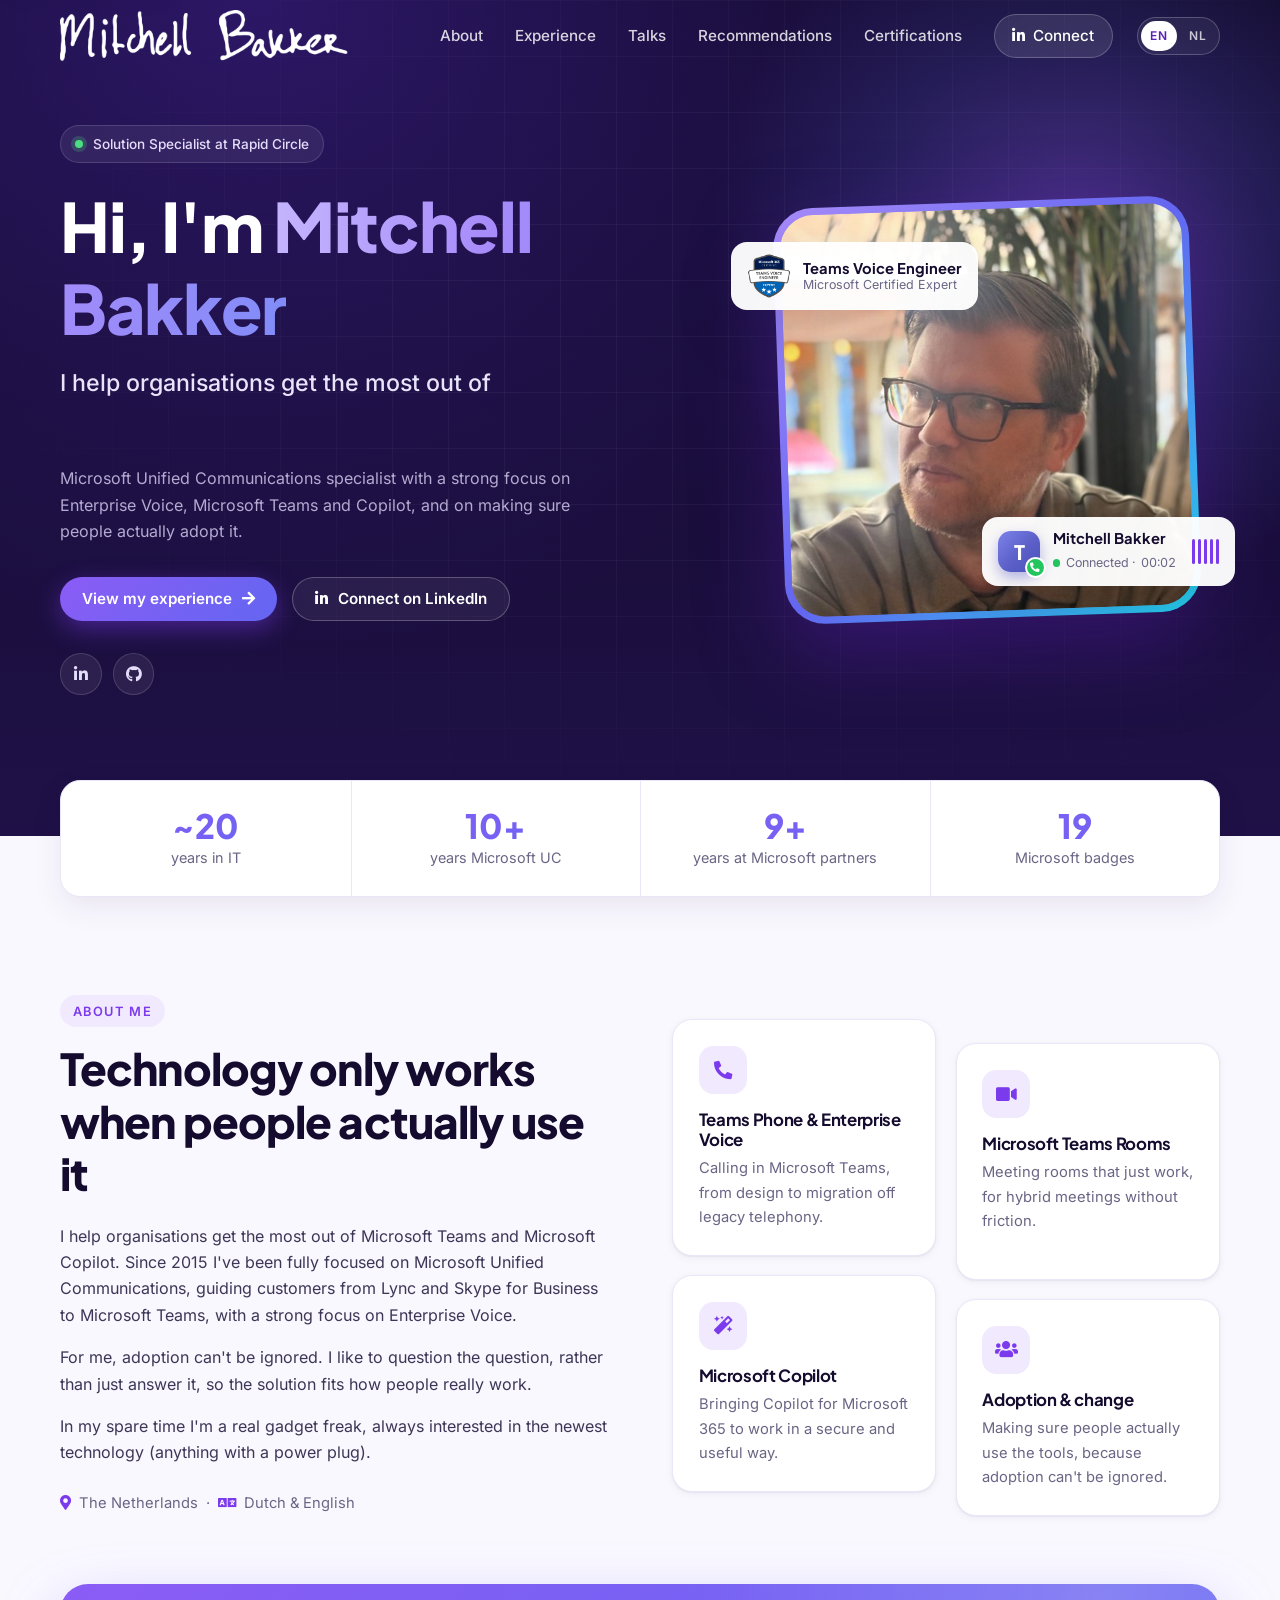
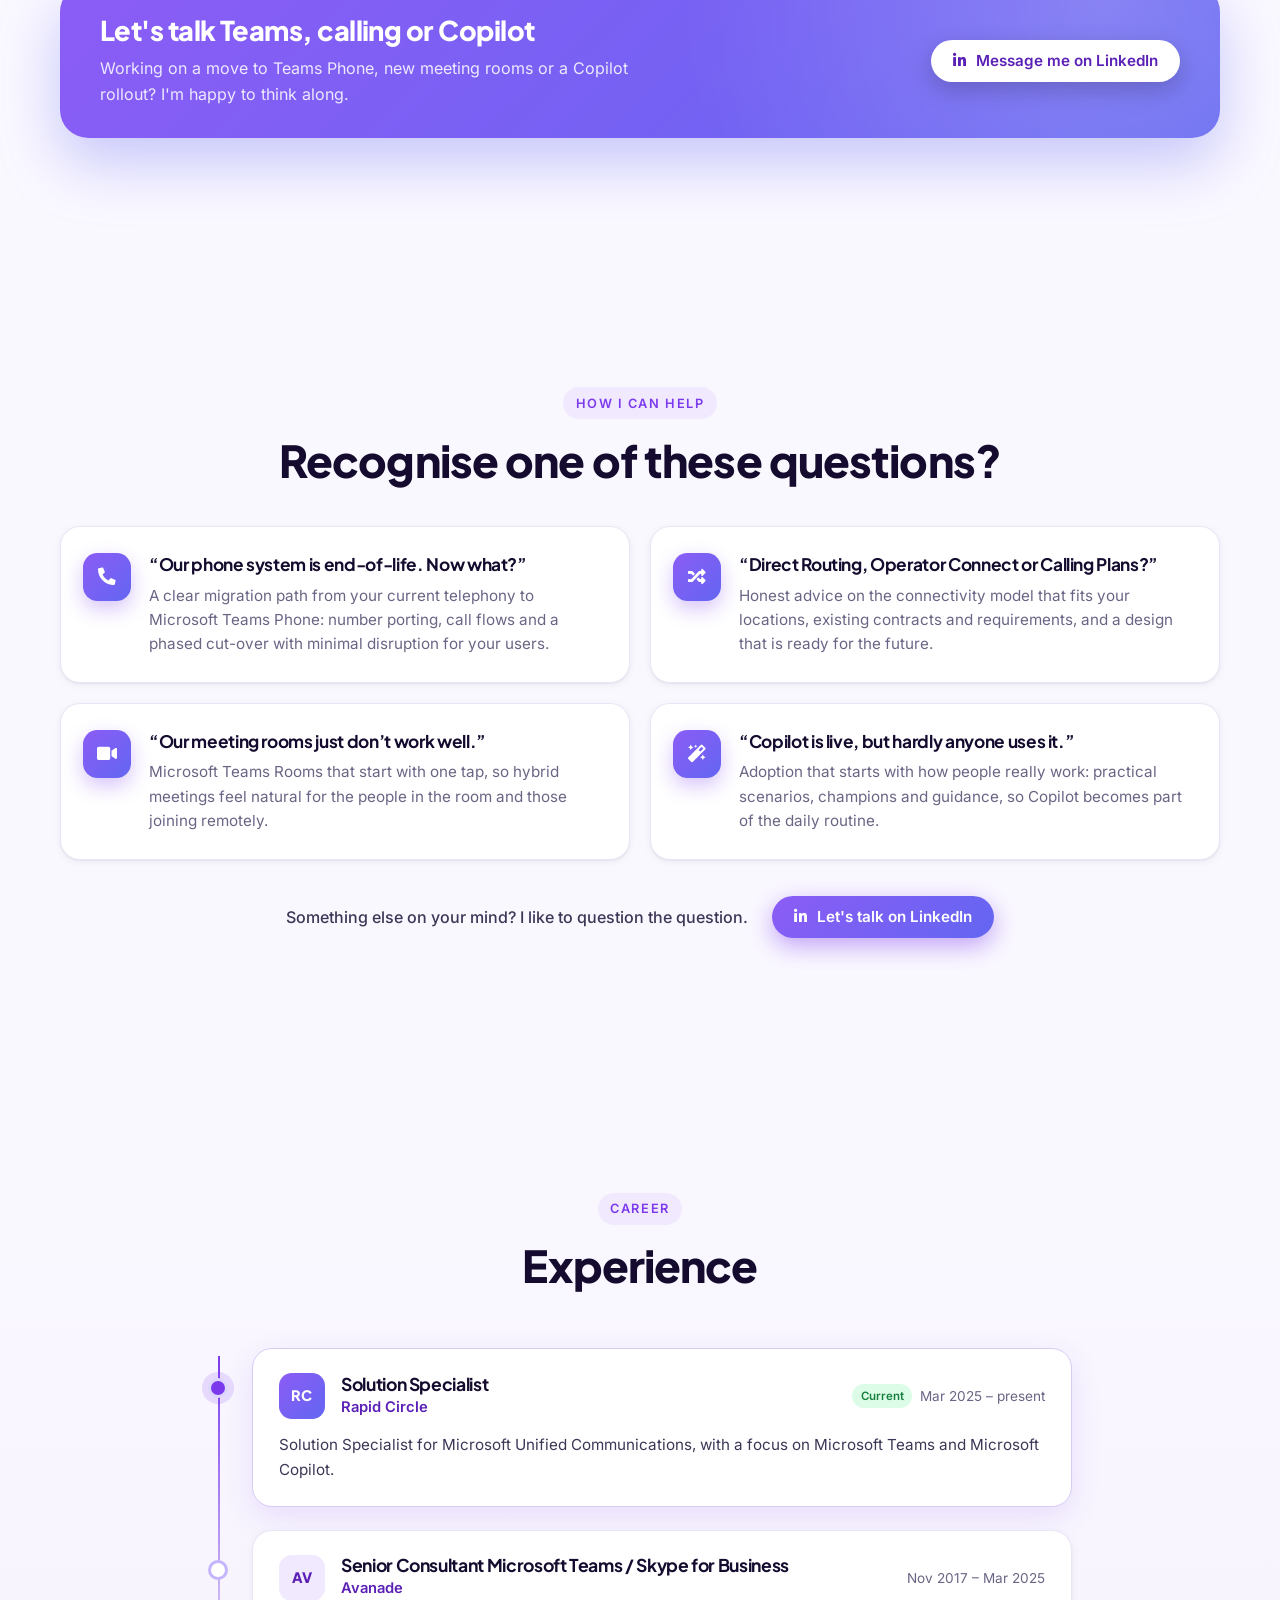
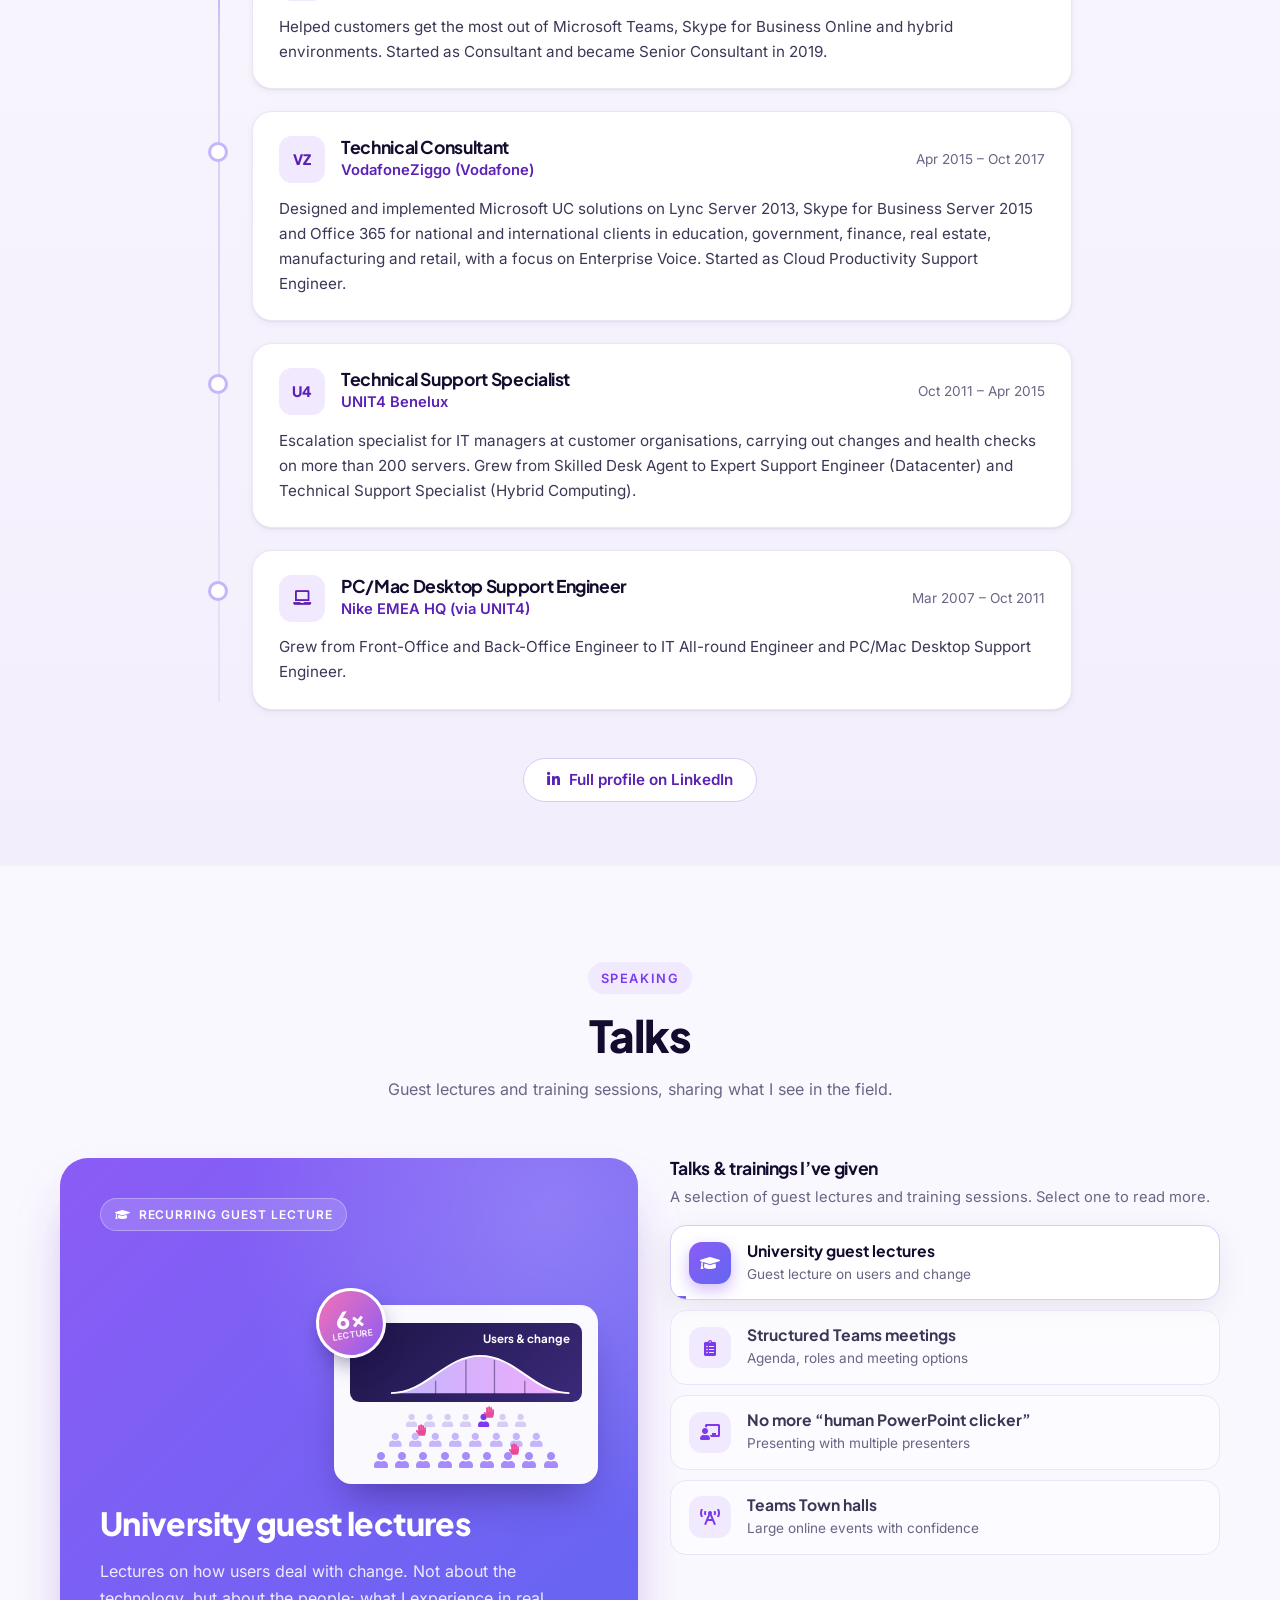
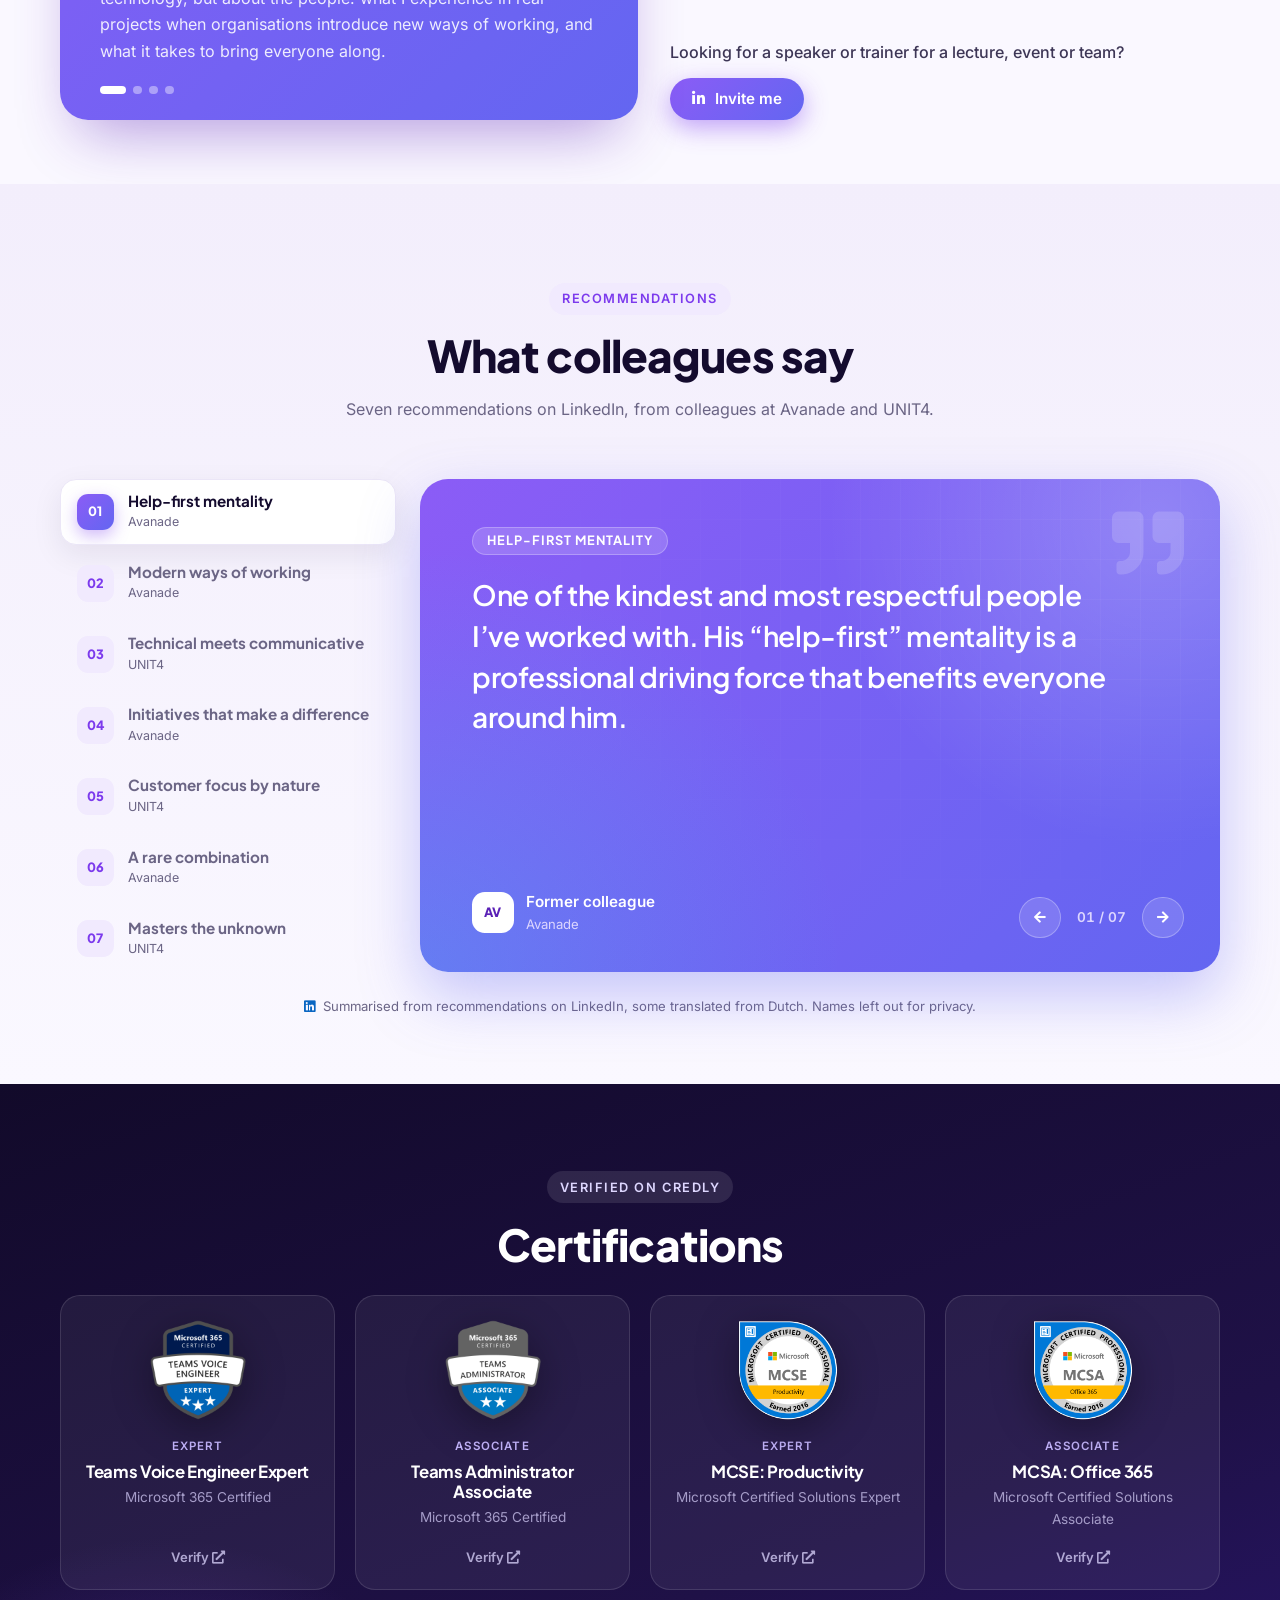
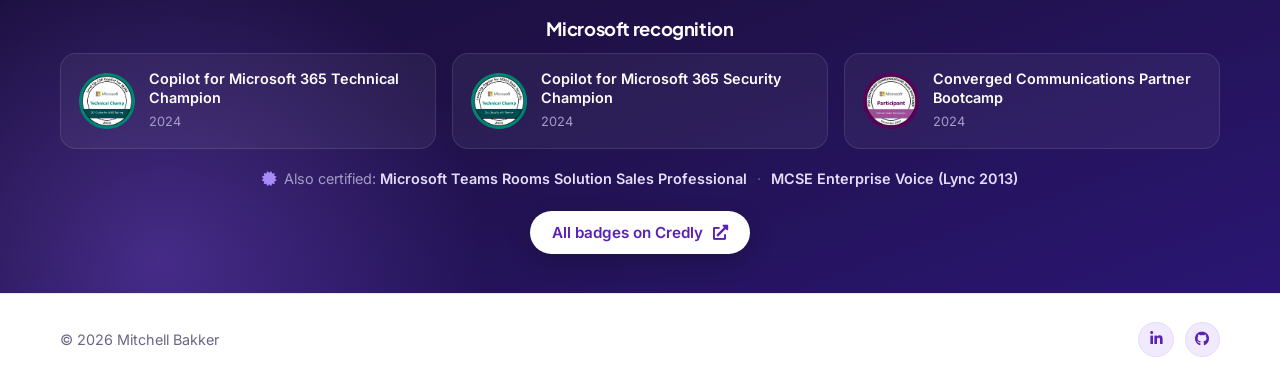
==== index.html @ b96e9a80 "Birthday on 16 November: confetti, party hat on the photo and a dismissable note Runs every year on " ====
<!DOCTYPE html>
<html lang="en">
<head>
    <meta charset="UTF-8">
    <meta name="viewport" content="width=device-width, initial-scale=1.0">
    <title>Mitchell Bakker &ndash; Microsoft Teams &amp; Copilot specialist</title>
    <meta name="description" content="Mitchell Bakker helps organisations get the most out of Microsoft Teams and Copilot. Solution Specialist and certified Teams Voice Engineer Expert.">
    <meta name="referrer" content="strict-origin-when-cross-origin">
    <meta name="theme-color" content="#120a2a">

    <!-- Link previews (LinkedIn, Teams, etc.) -->
    <meta property="og:type" content="website">
    <meta property="og:url" content="https://mitchellbakker.nl/">
    <link rel="canonical" href="https://mitchellbakker.nl/">
    <link rel="alternate" hreflang="en" href="https://mitchellbakker.nl/">
    <link rel="alternate" hreflang="nl" href="https://mitchellbakker.nl/nl/">
    <link rel="alternate" hreflang="x-default" href="https://mitchellbakker.nl/">
    <meta property="og:site_name" content="Mitchell Bakker">
    <meta property="og:locale" content="en_GB">
    <meta property="og:locale:alternate" content="nl_NL">
    <meta property="og:title" content="Mitchell Bakker &ndash; Microsoft Teams &amp; Copilot specialist">
    <meta property="og:description" content="Microsoft Unified Communications specialist at Rapid Circle: Teams Phone, Enterprise Voice, Teams Rooms and Copilot. Certified Teams Voice Engineer Expert with ~20 years in IT.">
    <meta property="og:image" content="https://mitchellbakker.nl/assets/images/profile.jpg">
    <meta property="og:image:secure_url" content="https://mitchellbakker.nl/assets/images/profile.jpg">
    <meta property="og:image:type" content="image/jpeg">
    <meta property="og:image:width" content="600">
    <meta property="og:image:height" content="600">
    <meta property="og:image:alt" content="Photo of Mitchell Bakker">
    <meta name="twitter:card" content="summary">
    <meta name="twitter:title" content="Mitchell Bakker &ndash; Microsoft Teams &amp; Copilot specialist">
    <meta name="twitter:description" content="Microsoft Unified Communications specialist: Teams Phone, Enterprise Voice, Teams Rooms and Copilot.">
    <meta name="twitter:image" content="https://mitchellbakker.nl/assets/images/profile.jpg">

    <link rel="icon" href="./assets/images/favicon.png" type="image/png">
    <link rel="apple-touch-icon" href="./assets/images/apple-touch-icon.png">

    <link rel="preload" href="./assets/fonts/inter-latin.woff2" as="font" type="font/woff2" crossorigin>
    <link rel="preload" href="./assets/fonts/plus-jakarta-sans-latin.woff2" as="font" type="font/woff2" crossorigin>
    <link rel="stylesheet" href="./assets/css/fonts.css">
    <link rel="stylesheet" href="https://cdnjs.cloudflare.com/ajax/libs/font-awesome/5.15.3/css/all.min.css" integrity="sha512-iBBXm8fW90+nuLcSKlbmrPcLa0OT92xO1BIsZ+ywDWZCvqsWgccV3gFoRBv0z+8dLJgyAHIhR35VZc2oM/gI1w==" crossorigin="anonymous" referrerpolicy="no-referrer">
    <link rel="stylesheet" href="./assets/css/main.css?v=20261116a">
    <script>document.documentElement.classList.add("js");</script>
    <script type="application/ld+json">
    {
        "@context": "https://schema.org",
        "@graph": [
            {
                "@type": "WebSite",
                "@id": "https://mitchellbakker.nl/#website",
                "url": "https://mitchellbakker.nl/",
                "name": "Mitchell Bakker",
                "inLanguage": ["en", "nl"],
                "publisher": { "@id": "https://mitchellbakker.nl/#person" }
            },
            {
                "@type": "ProfilePage",
                "@id": "https://mitchellbakker.nl/#profile",
                "url": "https://mitchellbakker.nl/",
                "name": "Mitchell Bakker - Microsoft Teams & Copilot specialist",
                "inLanguage": "en",
                "isPartOf": { "@id": "https://mitchellbakker.nl/#website" },
                "mainEntity": { "@id": "https://mitchellbakker.nl/#person" },
                "dateModified": "2026-11-12T12:00:00+01:00"
            },
            {
                "@type": "Person",
                "@id": "https://mitchellbakker.nl/#person",
                "name": "Mitchell Bakker",
                "url": "https://mitchellbakker.nl/",
                "image": "https://mitchellbakker.nl/assets/images/profile.jpg",
                "description": "Solution Specialist Microsoft Teams & Copilot at Rapid Circle and certified Teams Voice Engineer Expert.",
                "jobTitle": "Solution Specialist Microsoft Teams & Copilot",
                "worksFor": { "@type": "Organization", "name": "Rapid Circle", "url": "https://rapidcircle.com/" },
                "address": { "@type": "PostalAddress", "addressCountry": "NL" },
                "knowsLanguage": ["nl", "en"],
                "knowsAbout": ["Microsoft Teams", "Microsoft Teams Phone", "Enterprise Voice", "Direct Routing", "Operator Connect", "Microsoft Teams Rooms", "Microsoft Copilot", "Unified Communications"],
                "sameAs": [
                    "https://www.linkedin.com/in/mitchelljoshuabakker/",
                    "https://github.com/mitchelljb",
                    "https://www.credly.com/users/mitchell-bakker"
                ]
            }
        ]
    }
    </script>
</head>
<body>

<a class="skip-link" href="#main">Skip to content</a>

<!-- ===== Navigation ===== -->
<header class="nav" id="nav">
    <div class="container nav-inner">
        <a href="#top" class="brand" aria-label="Mitchell Bakker, back to top">
            <span class="signature" aria-hidden="true"></span>
        </a>
        <nav class="nav-links" id="navLinks" aria-label="Main">
            <a href="#about">About</a>
            <a href="#experience">Experience</a>
            <a href="#talks">Talks</a>
            <a href="#recommendations">Recommendations</a>
            <a href="#certifications">Certifications</a>
            <a href="https://www.linkedin.com/in/mitchelljoshuabakker/" class="nav-cta" target="_blank" rel="noopener noreferrer">
                <i class="fab fa-linkedin-in" aria-hidden="true"></i> Connect
            </a>
        </nav>
        <div class="lang-switch" role="group" aria-label="Language">
            <a href="/" lang="en" hreflang="en" aria-current="page" aria-label="English">EN</a>
            <a href="/nl/" lang="nl" hreflang="nl" aria-label="Nederlands">NL</a>
        </div>
        <button class="nav-toggle" id="navToggle" aria-label="Open menu" aria-expanded="false" aria-controls="navLinks">
            <i class="fas fa-bars" aria-hidden="true"></i>
        </button>
    </div>
</header>

<main id="main">

<!-- ===== Hero ===== -->
<section class="hero" id="top">
    <div class="hero-glow" aria-hidden="true"></div>
    <div class="container hero-inner">
        <div class="hero-text">
            <span class="eyebrow"><span class="dot" aria-hidden="true"></span> Solution Specialist at Rapid Circle</span>
            <h1>Hi, I'm <span class="gradient-text">Mitchell Bakker</span></h1>
            <p class="hero-lead">
                I help organisations get the most out of
                <span class="rotator" id="rotator" aria-live="polite">Microsoft Teams</span>
            </p>
            <p class="hero-sub">Microsoft Unified Communications specialist with a strong focus on Enterprise Voice, Microsoft Teams and Copilot, and on making sure people actually adopt it.</p>
            <div class="hero-actions">
                <a href="#experience" class="btn btn-primary">View my experience <i class="fas fa-arrow-right" aria-hidden="true"></i></a>
                <a href="https://www.linkedin.com/in/mitchelljoshuabakker/" class="btn btn-ghost" target="_blank" rel="noopener noreferrer"><i class="fab fa-linkedin-in" aria-hidden="true"></i> Connect on LinkedIn</a>
            </div>
            <ul class="socials" aria-label="Social profiles">
                <li><a href="https://www.linkedin.com/in/mitchelljoshuabakker/" aria-label="LinkedIn" target="_blank" rel="noopener noreferrer"><i class="fab fa-linkedin-in" aria-hidden="true"></i></a></li>
                <li><a href="https://github.com/mitchelljb" aria-label="GitHub" target="_blank" rel="noopener noreferrer"><i class="fab fa-github" aria-hidden="true"></i></a></li>
            </ul>
        </div>

        <div class="hero-visual">
            <div class="ring-pulse" aria-hidden="true"><span></span><span></span><span></span></div>
            <div class="photo-frame">
                <img src="./assets/images/profile.jpg" alt="Mitchell Bakker" width="600" height="600">
            </div>
            <div class="float-card float-card-top">
                <img src="./assets/images/badges/teams-voice-engineer-expert.png" alt="" width="44" height="44">
                <div>
                    <strong>Teams Voice Engineer</strong>
                    <span>Microsoft Certified Expert</span>
                </div>
            </div>
            <div class="float-card float-card-bottom call-card" aria-hidden="true">
                <span class="float-icon call-icon"><span class="teams-tile">T</span><i class="fas fa-phone-alt call-badge"></i></span>
                <div>
                    <strong>Mitchell Bakker</strong>
                    <span class="call-status"><span class="live-dot"></span> Connected · <span class="call-timer" id="callTimer">00:00</span></span>
                </div>
                <span class="wave"><i></i><i></i><i></i><i></i><i></i></span>
            </div>
        </div>
    </div>
</section>

<!-- ===== Key figures ===== -->
<section class="stats" aria-label="Key figures">
    <div class="container stats-grid">
        <div class="stat"><span class="stat-num" data-count="20" data-prefix="~">~20</span><span class="stat-label">years in IT</span></div>
        <div class="stat"><span class="stat-num" data-count="10" data-suffix="+">10+</span><span class="stat-label">years Microsoft UC</span></div>
        <div class="stat"><span class="stat-num" data-count="9" data-suffix="+">9+</span><span class="stat-label">years at Microsoft partners</span></div>
        <div class="stat"><span class="stat-num" data-count="19">19</span><span class="stat-label">Microsoft badges</span></div>
    </div>
</section>


<!-- ===== About ===== -->
<section class="section about" id="about">
    <div class="container about-grid">
        <div class="about-text reveal">
            <span class="section-kicker">About me</span>
            <h2 class="section-title">Technology only works when people actually use it</h2>
            <p>I help organisations get the most out of Microsoft Teams and Microsoft Copilot. Since 2015 I've been fully focused on Microsoft Unified Communications, guiding customers from Lync and Skype for Business to Microsoft Teams, with a strong focus on Enterprise Voice.</p>
            <p>For me, adoption can't be ignored. I like to question the question, rather than just answer it, so the solution fits how people really work.</p>
            <p>In my spare time I'm a real gadget freak, always interested in the newest technology (anything with a power plug).</p>
            <p class="about-meta"><i class="fas fa-map-marker-alt" aria-hidden="true"></i> The Netherlands &nbsp;·&nbsp; <i class="fas fa-language" aria-hidden="true"></i> Dutch &amp; English</p>
        </div>

        <div class="focus-grid">
            <article class="focus-card reveal">
                <span class="focus-icon" aria-hidden="true"><i class="fas fa-phone-alt"></i></span>
                <h3>Teams Phone &amp; Enterprise Voice</h3>
                <p>Calling in Microsoft Teams, from design to migration off legacy telephony.</p>
            </article>
            <article class="focus-card reveal">
                <span class="focus-icon" aria-hidden="true"><i class="fas fa-video"></i></span>
                <h3>Microsoft Teams Rooms</h3>
                <p>Meeting rooms that just work, for hybrid meetings without friction.</p>
            </article>
            <article class="focus-card reveal">
                <span class="focus-icon" aria-hidden="true"><i class="fas fa-magic"></i></span>
                <h3>Microsoft Copilot</h3>
                <p>Bringing Copilot for Microsoft 365 to work in a secure and useful way.</p>
            </article>
            <article class="focus-card reveal">
                <span class="focus-icon" aria-hidden="true"><i class="fas fa-users"></i></span>
                <h3>Adoption &amp; change</h3>
                <p>Making sure people actually use the tools, because adoption can't be ignored.</p>
            </article>
        </div>
    </div>

    <div class="container">
        <div class="contact-card about-contact reveal">
            <div>
                <h2>Let's talk Teams, calling or Copilot</h2>
                <p>Working on a move to Teams Phone, new meeting rooms or a Copilot rollout? I'm happy to think along.</p>
            </div>
            <a href="https://www.linkedin.com/in/mitchelljoshuabakker/" class="btn btn-light" target="_blank" rel="noopener noreferrer"><i class="fab fa-linkedin-in" aria-hidden="true"></i> Message me on LinkedIn</a>
        </div>
    </div>
</section>

<!-- ===== How I can help ===== -->
<section class="section help-section" id="help">
    <div class="container help">
        <div class="help-head reveal">
            <span class="section-kicker">How I can help</span>
            <h2 class="section-title" id="helpTitle">Recognise one of these questions?</h2>
        </div>

        <div class="help-grid">
            <article class="help-card reveal">
                <span class="help-icon" aria-hidden="true"><i class="fas fa-phone-alt"></i></span>
                <h3>&ldquo;Our phone system is end-of-life. Now what?&rdquo;</h3>
                <p>A clear migration path from your current telephony to Microsoft Teams Phone: number porting, call flows and a phased cut-over with minimal disruption for your users.</p>
            </article>
            <article class="help-card reveal">
                <span class="help-icon" aria-hidden="true"><i class="fas fa-random"></i></span>
                <h3>&ldquo;Direct Routing, Operator Connect or Calling Plans?&rdquo;</h3>
                <p>Honest advice on the connectivity model that fits your locations, existing contracts and requirements, and a design that is ready for the future.</p>
            </article>
            <article class="help-card reveal">
                <span class="help-icon" aria-hidden="true"><i class="fas fa-video"></i></span>
                <h3>&ldquo;Our meeting rooms just don&rsquo;t work well.&rdquo;</h3>
                <p>Microsoft Teams Rooms that start with one tap, so hybrid meetings feel natural for the people in the room and those joining remotely.</p>
            </article>
            <article class="help-card reveal">
                <span class="help-icon" aria-hidden="true"><i class="fas fa-magic"></i></span>
                <h3>&ldquo;Copilot is live, but hardly anyone uses it.&rdquo;</h3>
                <p>Adoption that starts with how people really work: practical scenarios, champions and guidance, so Copilot becomes part of the daily routine.</p>
            </article>
        </div>

        <div class="help-cta reveal">
            <p>Something else on your mind? I like to question the question.</p>
            <a href="https://www.linkedin.com/in/mitchelljoshuabakker/" class="btn btn-primary" target="_blank" rel="noopener noreferrer"><i class="fab fa-linkedin-in" aria-hidden="true"></i> Let's talk on LinkedIn</a>
        </div>
    </div>
</section>

<!-- ===== Experience ===== -->
<section class="section experience" id="experience">
    <div class="container">
        <div class="section-head reveal">
            <span class="section-kicker">Career</span>
            <h2 class="section-title">Experience</h2>
        </div>

        <ol class="timeline draw-line">
            <li class="job job-current reveal">
                <div class="job-card">
                    <div class="job-top">
                        <span class="job-logo" aria-hidden="true">RC</span>
                        <div>
                            <h3>Solution Specialist</h3>
                            <p class="job-company">Rapid Circle</p>
                        </div>
                        <span class="job-period"><span class="pill">Current</span> Mar 2025 – present</span>
                    </div>
                    <p>Solution Specialist for Microsoft Unified Communications, with a focus on Microsoft Teams and Microsoft Copilot.</p>
                </div>
            </li>
            <li class="job reveal">
                <div class="job-card">
                    <div class="job-top">
                        <span class="job-logo" aria-hidden="true">AV</span>
                        <div>
                            <h3>Senior Consultant Microsoft Teams / Skype for Business</h3>
                            <p class="job-company">Avanade</p>
                        </div>
                        <span class="job-period">Nov 2017 – Mar 2025</span>
                    </div>
                    <p>Helped customers get the most out of Microsoft Teams, Skype for Business Online and hybrid environments. Started as Consultant and became Senior Consultant in 2019.</p>
                </div>
            </li>
            <li class="job reveal">
                <div class="job-card">
                    <div class="job-top">
                        <span class="job-logo" aria-hidden="true">VZ</span>
                        <div>
                            <h3>Technical Consultant</h3>
                            <p class="job-company">VodafoneZiggo (Vodafone)</p>
                        </div>
                        <span class="job-period">Apr 2015 – Oct 2017</span>
                    </div>
                    <p>Designed and implemented Microsoft UC solutions on Lync Server 2013, Skype for Business Server 2015 and Office 365 for national and international clients in education, government, finance, real estate, manufacturing and retail, with a focus on Enterprise Voice. Started as Cloud Productivity Support Engineer.</p>
                </div>
            </li>
            <li class="job reveal">
                <div class="job-card">
                    <div class="job-top">
                        <span class="job-logo" aria-hidden="true">U4</span>
                        <div>
                            <h3>Technical Support Specialist</h3>
                            <p class="job-company">UNIT4 Benelux</p>
                        </div>
                        <span class="job-period">Oct 2011 – Apr 2015</span>
                    </div>
                    <p>Escalation specialist for IT managers at customer organisations, carrying out changes and health checks on more than 200 servers. Grew from Skilled Desk Agent to Expert Support Engineer (Datacenter) and Technical Support Specialist (Hybrid Computing).</p>
                </div>
            </li>
            <li class="job reveal">
                <div class="job-card">
                    <div class="job-top">
                        <span class="job-logo" aria-hidden="true"><i class="fas fa-laptop"></i></span>
                        <div>
                            <h3>PC/Mac Desktop Support Engineer</h3>
                            <p class="job-company">Nike EMEA HQ (via UNIT4)</p>
                        </div>
                        <span class="job-period">Mar 2007 – Oct 2011</span>
                    </div>
                    <p>Grew from Front-Office and Back-Office Engineer to IT All-round Engineer and PC/Mac Desktop Support Engineer.</p>
                </div>
            </li>
        </ol>

        <div class="center reveal">
            <a href="https://www.linkedin.com/in/mitchelljoshuabakker/" class="btn btn-outline" target="_blank" rel="noopener noreferrer"><i class="fab fa-linkedin-in" aria-hidden="true"></i> Full profile on LinkedIn</a>
        </div>
    </div>
</section>

<!-- ===== Talks ===== -->
<section class="section talks" id="talks">
    <div class="container">
        <div class="section-head reveal">
            <span class="section-kicker">Speaking</span>
            <h2 class="section-title">Talks</h2>
            <p class="section-sub">Guest lectures and training sessions, sharing what I see in the field.</p>
        </div>

        <div class="talks-grid" id="talksCarousel">
            <div class="talk-feature reveal">
                <article class="talk-slide is-active" id="talk-1" role="tabpanel" aria-labelledby="talk-tab-1">
                    <span class="talk-badge"><i class="fas fa-graduation-cap" aria-hidden="true"></i> Recurring guest lecture</span>
                    <div class="talk-visual tv-hall">
                        <span class="tv-stamp"><strong>6&times;</strong><small>lecture</small></span>
                        <div class="tv-projector" aria-hidden="true">
                            <span class="tv-slide-title">Users &amp; change</span>
                            <svg class="tv-curve" viewBox="0 0 200 60" preserveAspectRatio="none" focusable="false">
                                <defs><linearGradient id="tvCurveFill" x1="0" y1="0" x2="1" y2="0"><stop offset="0" stop-color="#c4b5fd"/><stop offset="1" stop-color="#f0abfc"/></linearGradient></defs>
                                <path class="tv-curve-area" d="M0 58 C40 58 60 4 100 4 C140 4 160 58 200 58 Z" fill="url(#tvCurveFill)"/>
                                <path class="tv-curve-line" d="M0 58 C40 58 60 4 100 4 C140 4 160 58 200 58" fill="none" stroke="#fff" stroke-width="2.5"/>
                                <g stroke="rgba(30,20,70,.45)" stroke-width="1.5"><line x1="50" y1="40" x2="50" y2="60"/><line x1="84" y1="10" x2="84" y2="60"/><line x1="116" y1="10" x2="116" y2="60"/><line x1="150" y1="40" x2="150" y2="60"/></g>
                            </svg>
                        </div>
                        <div class="tv-audience" aria-hidden="true"><span><i class="fas fa-user"></i><i class="fas fa-user"></i><i class="fas fa-user"></i><i class="fas fa-user"></i><i class="fas fa-user up"><b class="fas fa-hand-paper"></b></i><i class="fas fa-user"></i><i class="fas fa-user"></i></span><span><i class="fas fa-user"></i><i class="fas fa-user up"><b class="fas fa-hand-paper"></b></i><i class="fas fa-user"></i><i class="fas fa-user"></i><i class="fas fa-user"></i><i class="fas fa-user"></i><i class="fas fa-user"></i><i class="fas fa-user"></i></span><span><i class="fas fa-user"></i><i class="fas fa-user"></i><i class="fas fa-user"></i><i class="fas fa-user"></i><i class="fas fa-user"></i><i class="fas fa-user"></i><i class="fas fa-user up"><b class="fas fa-hand-paper"></b></i><i class="fas fa-user"></i><i class="fas fa-user"></i></span></div>
                    </div>
                    <h3>University guest lectures</h3>
                    <p class="talk-text">Lectures on how users deal with change. Not about the technology, but about the people: what I experience in real projects when organisations introduce new ways of working, and what it takes to bring everyone along.</p>
                </article>
                <article class="talk-slide" id="talk-2" role="tabpanel" aria-labelledby="talk-tab-2">
                    <span class="talk-badge"><i class="fas fa-clipboard-list" aria-hidden="true"></i> Training session</span>
                    <div class="talk-visual" aria-hidden="true">
                        <div class="tv-head"><span class="tv-ico"><i class="fas fa-calendar-alt"></i></span><span><strong>Weekly sync</strong><small>10:00 – 10:30</small></span><span class="tv-pill tv-ok">On time</span></div>
                        <ul class="tv-agenda">
                            <li class="done"><i class="fas fa-check-circle"></i> Welcome &amp; goals</li>
                            <li class="done"><i class="fas fa-check-circle"></i> Decisions</li>
                            <li class="now"><i class="fas fa-dot-circle"></i> Action items</li>
                        </ul>
                        <div class="tv-chips"><span><i class="fas fa-user-tie"></i> Organizer</span><span><i class="fas fa-pen"></i> Note taker</span></div>
                    </div>
                    <h3>Structured Teams meetings</h3>
                    <p class="talk-text">Getting more out of every meeting: preparing with a clear agenda, assigning roles and using the right meeting options, so meetings start on time, stay on track and end with clear outcomes.</p>
                </article>
                <article class="talk-slide" id="talk-3" role="tabpanel" aria-labelledby="talk-tab-3">
                    <span class="talk-badge"><i class="fas fa-chalkboard-teacher" aria-hidden="true"></i> Training session</span>
                    <div class="talk-visual" aria-hidden="true">
                        <div class="tv-screen"><span class="tv-slidenr">Slide 4 / 12</span><span class="tv-bar"></span><span class="tv-bar short"></span></div>
                        <div class="tv-person"><span class="tv-avatar">MB</span><span><strong>Presenting</strong><small>Controls own slides</small></span><span class="tv-pill"><i class="fas fa-mouse-pointer"></i></span></div>
                        <div class="tv-person tv-next"><span class="tv-avatar alt">LS</span><span><strong>Up next</strong><small>Takes over in one click</small></span></div>
                    </div>
                    <h3>No more &ldquo;human PowerPoint clicker&rdquo;</h3>
                    <p class="talk-text">Presenting together without anyone having to say &ldquo;next slide, please&rdquo;. Every presenter takes control of their own part of the presentation, so the hand-overs are smooth and the audience stays engaged.</p>
                </article>
                <article class="talk-slide" id="talk-4" role="tabpanel" aria-labelledby="talk-tab-4">
                    <span class="talk-badge"><i class="fas fa-broadcast-tower" aria-hidden="true"></i> Training session</span>
                    <div class="talk-visual" aria-hidden="true">
                        <div class="tv-head"><span class="tv-live">LIVE</span><span><strong>Town hall</strong><small>All-hands Q4</small></span></div>
                        <p class="tv-big">1,250 <small>attendees</small></p>
                        <div class="tv-wave"><i></i><i></i><i></i><i></i><i></i><i></i><i></i><i></i><i></i><i></i></div>
                        <div class="tv-chips"><span><i class="fas fa-comments"></i> Q&amp;A · 24 questions</span><span><i class="fas fa-heart"></i> 312</span></div>
                    </div>
                    <h3>Teams Town halls</h3>
                    <p class="talk-text">Large online events done right: setting up a town hall, preparing presenters and organisers, and running the event so a large audience gets a professional experience.</p>
                </article>
                <div class="talk-dots"><button class="talk-dot is-active" type="button" tabindex="-1" aria-hidden="true"></button><button class="talk-dot" type="button" tabindex="-1" aria-hidden="true"></button><button class="talk-dot" type="button" tabindex="-1" aria-hidden="true"></button><button class="talk-dot" type="button" tabindex="-1" aria-hidden="true"></button></div>
            </div>

            <div class="talk-side">
                <h3 class="talk-side-title reveal">Talks &amp; trainings I&rsquo;ve given</h3>
                <p class="talk-side-sub reveal">A selection of guest lectures and training sessions. Select one to read more.</p>
                <div class="talk-tabs reveal" role="tablist" aria-label="Talks">
                    <button class="talk-tab is-active" type="button" role="tab" id="talk-tab-1" aria-controls="talk-1" aria-selected="true">
                        <span class="talk-icon" aria-hidden="true"><i class="fas fa-graduation-cap"></i></span>
                        <span class="talk-tab-text"><strong>University guest lectures</strong><small>Guest lecture on users and change</small></span>
                        <span class="talk-progress" aria-hidden="true"></span>
                    </button>
                    <button class="talk-tab" type="button" role="tab" id="talk-tab-2" aria-controls="talk-2" aria-selected="false" tabindex="-1">
                        <span class="talk-icon" aria-hidden="true"><i class="fas fa-clipboard-list"></i></span>
                        <span class="talk-tab-text"><strong>Structured Teams meetings</strong><small>Agenda, roles and meeting options</small></span>
                        <span class="talk-progress" aria-hidden="true"></span>
                    </button>
                    <button class="talk-tab" type="button" role="tab" id="talk-tab-3" aria-controls="talk-3" aria-selected="false" tabindex="-1">
                        <span class="talk-icon" aria-hidden="true"><i class="fas fa-chalkboard-teacher"></i></span>
                        <span class="talk-tab-text"><strong>No more &ldquo;human PowerPoint clicker&rdquo;</strong><small>Presenting with multiple presenters</small></span>
                        <span class="talk-progress" aria-hidden="true"></span>
                    </button>
                    <button class="talk-tab" type="button" role="tab" id="talk-tab-4" aria-controls="talk-4" aria-selected="false" tabindex="-1">
                        <span class="talk-icon" aria-hidden="true"><i class="fas fa-broadcast-tower"></i></span>
                        <span class="talk-tab-text"><strong>Teams Town halls</strong><small>Large online events with confidence</small></span>
                        <span class="talk-progress" aria-hidden="true"></span>
                    </button>
                </div>
                <div class="talk-cta reveal">
                    <p>Looking for a speaker or trainer for a lecture, event or team?</p>
                    <a href="https://www.linkedin.com/in/mitchelljoshuabakker/" class="btn btn-primary" target="_blank" rel="noopener noreferrer"><i class="fab fa-linkedin-in" aria-hidden="true"></i> Invite me</a>
                </div>
            </div>
        </div>
    </div>
</section>

<!-- ===== Recommendations ===== -->
<section class="section recommendations" id="recommendations">
    <div class="container">
        <div class="section-head reveal">
            <span class="section-kicker">Recommendations</span>
            <h2 class="section-title">What colleagues say</h2>
            <p class="section-sub">Seven recommendations on LinkedIn, from colleagues at Avanade and UNIT4.</p>
        </div>

        <div class="reco reveal" id="reco">
            <div class="reco-tabs" role="tablist" aria-label="Recommendations">
                <button class="reco-tab is-active" type="button" role="tab" id="reco-tab-1" aria-controls="reco-1" aria-selected="true">
                    <span class="reco-num">01</span>
                    <span class="reco-tab-text"><strong>Help-first mentality</strong><small>Avanade</small></span>
                    <span class="reco-progress" aria-hidden="true"></span>
                </button>
                <button class="reco-tab" type="button" role="tab" id="reco-tab-2" aria-controls="reco-2" aria-selected="false" tabindex="-1">
                    <span class="reco-num">02</span>
                    <span class="reco-tab-text"><strong>Modern ways of working</strong><small>Avanade</small></span>
                    <span class="reco-progress" aria-hidden="true"></span>
                </button>
                <button class="reco-tab" type="button" role="tab" id="reco-tab-3" aria-controls="reco-3" aria-selected="false" tabindex="-1">
                    <span class="reco-num">03</span>
                    <span class="reco-tab-text"><strong>Technical meets communicative</strong><small>UNIT4</small></span>
                    <span class="reco-progress" aria-hidden="true"></span>
                </button>
                <button class="reco-tab" type="button" role="tab" id="reco-tab-4" aria-controls="reco-4" aria-selected="false" tabindex="-1">
                    <span class="reco-num">04</span>
                    <span class="reco-tab-text"><strong>Initiatives that make a difference</strong><small>Avanade</small></span>
                    <span class="reco-progress" aria-hidden="true"></span>
                </button>
                <button class="reco-tab" type="button" role="tab" id="reco-tab-5" aria-controls="reco-5" aria-selected="false" tabindex="-1">
                    <span class="reco-num">05</span>
                    <span class="reco-tab-text"><strong>Customer focus by nature</strong><small>UNIT4</small></span>
                    <span class="reco-progress" aria-hidden="true"></span>
                </button>
                <button class="reco-tab" type="button" role="tab" id="reco-tab-6" aria-controls="reco-6" aria-selected="false" tabindex="-1">
                    <span class="reco-num">06</span>
                    <span class="reco-tab-text"><strong>A rare combination</strong><small>Avanade</small></span>
                    <span class="reco-progress" aria-hidden="true"></span>
                </button>
                <button class="reco-tab" type="button" role="tab" id="reco-tab-7" aria-controls="reco-7" aria-selected="false" tabindex="-1">
                    <span class="reco-num">07</span>
                    <span class="reco-tab-text"><strong>Masters the unknown</strong><small>UNIT4</small></span>
                    <span class="reco-progress" aria-hidden="true"></span>
                </button>
            </div>

            <div class="reco-stage">
                <span class="reco-mark" aria-hidden="true"><i class="fas fa-quote-right"></i></span>
                <figure class="reco-slide is-active" id="reco-1" role="tabpanel" aria-labelledby="reco-tab-1">
                    <h3>Help-first mentality</h3>
                    <blockquote>One of the kindest and most respectful people I&rsquo;ve worked with. His &ldquo;help-first&rdquo; mentality is a professional driving force that benefits everyone around him.</blockquote>
                    <figcaption><span class="reco-org">AV</span><span><strong>Former colleague</strong><small>Avanade</small></span></figcaption>
                </figure>
                <figure class="reco-slide" id="reco-2" role="tabpanel" aria-labelledby="reco-tab-2">
                    <h3>Modern ways of working</h3>
                    <blockquote>A very skilled consultant, not only in Microsoft Teams, but especially in guiding teams towards modern ways of working. A gentle yet firm trainer.</blockquote>
                    <figcaption><span class="reco-org">AV</span><span><strong>Former colleague</strong><small>Avanade</small></span></figcaption>
                </figure>
                <figure class="reco-slide" id="reco-3" role="tabpanel" aria-labelledby="reco-tab-3">
                    <h3>Technical meets communicative</h3>
                    <blockquote>A living example of the combination of technical and communication skills. He turns problems into challenges.</blockquote>
                    <figcaption><span class="reco-org">U4</span><span><strong>Former colleague</strong><small>UNIT4</small></span></figcaption>
                </figure>
                <figure class="reco-slide" id="reco-4" role="tabpanel" aria-labelledby="reco-tab-4">
                    <h3>Initiatives that make a difference</h3>
                    <blockquote>He asks good questions and is always willing to help. His own initiatives at customers led to breakthroughs more than once.</blockquote>
                    <figcaption><span class="reco-org">AV</span><span><strong>Former colleague</strong><small>Avanade</small></span></figcaption>
                </figure>
                <figure class="reco-slide" id="reco-5" role="tabpanel" aria-labelledby="reco-tab-5">
                    <h3>Customer focus by nature</h3>
                    <blockquote>Customer focus is something he doesn&rsquo;t need to learn; he simply has it. He keeps his agreements and makes no empty promises.</blockquote>
                    <figcaption><span class="reco-org">U4</span><span><strong>Former colleague</strong><small>UNIT4</small></span></figcaption>
                </figure>
                <figure class="reco-slide" id="reco-6" role="tabpanel" aria-labelledby="reco-tab-6">
                    <h3>A rare combination</h3>
                    <blockquote>His technical side in combination with his communication side is quite rare. Always making time, bringing great energy and taking ownership.</blockquote>
                    <figcaption><span class="reco-org">AV</span><span><strong>Former HR colleague</strong><small>Avanade</small></span></figcaption>
                </figure>
                <figure class="reco-slide" id="reco-7" role="tabpanel" aria-labelledby="reco-tab-7">
                    <h3>Masters the unknown</h3>
                    <blockquote>Unknown territory is a challenge he explores with pleasure and passion until he masters it. A reliable and knowledgeable colleague.</blockquote>
                    <figcaption><span class="reco-org">U4</span><span><strong>Former technical colleague</strong><small>UNIT4</small></span></figcaption>
                </figure>
                <div class="reco-nav">
                    <button class="reco-arrow" type="button" id="recoPrev" aria-label="Previous recommendation"><i class="fas fa-arrow-left" aria-hidden="true"></i></button>
                    <span class="reco-count" id="recoCount" aria-hidden="true">01 / 07</span>
                    <button class="reco-arrow" type="button" id="recoNext" aria-label="Next recommendation"><i class="fas fa-arrow-right" aria-hidden="true"></i></button>
                </div>
            </div>
        </div>

        <p class="reco-note reveal"><i class="fab fa-linkedin" aria-hidden="true"></i> Summarised from recommendations on LinkedIn, some translated from Dutch. Names left out for privacy.</p>
    </div>
</section>

<!-- ===== Certifications ===== -->
<section class="section certifications" id="certifications">
    <div class="certs-glow" aria-hidden="true"></div>
    <div class="container">
        <div class="section-head reveal">
            <span class="section-kicker kicker-light">Verified on Credly</span>
            <h2 class="section-title">Certifications</h2>
        </div>

        <div class="cert-grid">
            <a class="cert reveal" href="https://www.credly.com/badges/181684f0-67d7-4929-856a-082e7b8ff54a" target="_blank" rel="noopener noreferrer">
                <img src="./assets/images/badges/teams-voice-engineer-expert.png" alt="Teams Voice Engineer Expert badge" loading="lazy" width="120" height="120">
                <span class="cert-level">Expert</span>
                <h3>Teams Voice Engineer Expert</h3>
                <p>Microsoft 365 Certified</p>
                <span class="cert-link">Verify <i class="fas fa-external-link-alt" aria-hidden="true"></i></span>
            </a>
            <a class="cert reveal" href="https://www.credly.com/badges/367732a5-4a5f-4462-ab70-3dc1d523ff4a" target="_blank" rel="noopener noreferrer">
                <img src="./assets/images/badges/teams-administrator-associate.png" alt="Teams Administrator Associate badge" loading="lazy" width="120" height="120">
                <span class="cert-level">Associate</span>
                <h3>Teams Administrator Associate</h3>
                <p>Microsoft 365 Certified</p>
                <span class="cert-link">Verify <i class="fas fa-external-link-alt" aria-hidden="true"></i></span>
            </a>
            <a class="cert reveal" href="https://www.credly.com/badges/d22a4619-54c8-4c70-91ab-75a980134766" target="_blank" rel="noopener noreferrer">
                <img src="./assets/images/badges/mcse-productivity.png" alt="MCSE: Productivity badge" loading="lazy" width="120" height="120">
                <span class="cert-level">Expert</span>
                <h3>MCSE: Productivity</h3>
                <p>Microsoft Certified Solutions Expert</p>
                <span class="cert-link">Verify <i class="fas fa-external-link-alt" aria-hidden="true"></i></span>
            </a>
            <a class="cert reveal" href="https://www.credly.com/badges/f7c8e473-79fa-46b7-988f-339f30c01029" target="_blank" rel="noopener noreferrer">
                <img src="./assets/images/badges/mcsa-office365.png" alt="MCSA: Office 365 badge" loading="lazy" width="120" height="120">
                <span class="cert-level">Associate</span>
                <h3>MCSA: Office 365</h3>
                <p>Microsoft Certified Solutions Associate</p>
                <span class="cert-link">Verify <i class="fas fa-external-link-alt" aria-hidden="true"></i></span>
            </a>
        </div>

        <h3 class="recognition-title reveal">Microsoft recognition</h3>
        <div class="recognition-grid">
            <a class="recognition reveal" href="https://www.credly.com/badges/03fb0992-9df7-4ef9-8bad-7c4cf33e3658" target="_blank" rel="noopener noreferrer">
                <img src="./assets/images/badges/copilot-technical-champion.png" alt="Copilot for Microsoft 365 Technical Champion badge" loading="lazy" width="56" height="56">
                <div><strong>Copilot for Microsoft 365 Technical Champion</strong><span>2024</span></div>
            </a>
            <a class="recognition reveal" href="https://www.credly.com/badges/a45adf00-aac7-4d8d-9649-2f53030bc73b" target="_blank" rel="noopener noreferrer">
                <img src="./assets/images/badges/copilot-security-champion.png" alt="Copilot for Microsoft 365 Security Champion badge" loading="lazy" width="56" height="56">
                <div><strong>Copilot for Microsoft 365 Security Champion</strong><span>2024</span></div>
            </a>
            <a class="recognition reveal" href="https://www.credly.com/badges/7e3f49d0-f2a8-4c89-b8b0-32f3e580a378" target="_blank" rel="noopener noreferrer">
                <img src="./assets/images/badges/converged-communications-bootcamp.png" alt="Converged Communications Partner Bootcamp badge" loading="lazy" width="56" height="56">
                <div><strong>Converged Communications Partner Bootcamp</strong><span>2024</span></div>
            </a>
        </div>

        <p class="also-certified reveal">
            <i class="fas fa-certificate" aria-hidden="true"></i> Also certified:
            <strong>Microsoft Teams Rooms Solution Sales Professional</strong>
            <span class="sep" aria-hidden="true">·</span>
            <strong>MCSE Enterprise Voice (Lync 2013)</strong>
        </p>

        <div class="center reveal">
            <a href="https://www.credly.com/users/mitchell-bakker" class="btn btn-light" target="_blank" rel="noopener noreferrer">All badges on Credly <i class="fas fa-external-link-alt" aria-hidden="true"></i></a>
        </div>
    </div>
</section>

</main>

<footer class="footer">
    <div class="container footer-inner">
        <p>© <span id="year">2026</span> Mitchell Bakker</p>
        <ul class="socials socials-small" aria-label="Social profiles">
            <li><a href="https://www.linkedin.com/in/mitchelljoshuabakker/" aria-label="LinkedIn" target="_blank" rel="noopener noreferrer"><i class="fab fa-linkedin-in" aria-hidden="true"></i></a></li>
            <li><a href="https://github.com/mitchelljb" aria-label="GitHub" target="_blank" rel="noopener noreferrer"><i class="fab fa-github" aria-hidden="true"></i></a></li>
        </ul>
    </div>
</footer>

<a href="#top" class="to-top" id="toTop" aria-label="Back to top">
    <svg class="to-top-ring" viewBox="0 0 52 52" aria-hidden="true" focusable="false"><circle class="to-top-track" cx="26" cy="26" r="24"/><circle class="to-top-progress" id="toTopProgress" cx="26" cy="26" r="24"/></svg>
    <i class="fas fa-arrow-up" aria-hidden="true"></i>
</a>

<script src="./assets/js/main.js?v=20261116a"></script>
</body>
</html>
---- assets/css/fonts.css ----
/* Self-hosted fonts, SIL Open Font License 1.1: Inter (Rasmus Andersson), Plus Jakarta Sans (Tokotype) */
@font-face {
  font-family: "Inter"; font-style: normal; font-weight: 400 600; font-display: swap;
  src: url("../fonts/inter-latin-ext.woff2") format("woff2");
  unicode-range: U+0100-02BA, U+02BD-02C5, U+02C7-02CC, U+02CE-02D7, U+02DD-02FF, U+0304, U+0308, U+0329, U+1D00-1DBF, U+1E00-1E9F, U+1EF2-1EFF, U+2020, U+20A0-20AB, U+20AD-20C4, U+2113, U+2C60-2C7F, U+A720-A7FF;
}
@font-face {
  font-family: "Inter"; font-style: normal; font-weight: 400 600; font-display: swap;
  src: url("../fonts/inter-latin.woff2") format("woff2");
  unicode-range: U+0000-00FF, U+0131, U+0152-0153, U+02BB-02BC, U+02C6, U+02DA, U+02DC, U+0304, U+0308, U+0329, U+2000-206F, U+20AC, U+2122, U+2191, U+2193, U+2212, U+2215, U+FEFF, U+FFFD;
}
@font-face {
  font-family: "Plus Jakarta Sans"; font-style: normal; font-weight: 600 800; font-display: swap;
  src: url("../fonts/plus-jakarta-sans-latin-ext.woff2") format("woff2");
  unicode-range: U+0100-02BA, U+02BD-02C5, U+02C7-02CC, U+02CE-02D7, U+02DD-02FF, U+0304, U+0308, U+0329, U+1D00-1DBF, U+1E00-1E9F, U+1EF2-1EFF, U+2020, U+20A0-20AB, U+20AD-20C4, U+2113, U+2C60-2C7F, U+A720-A7FF;
}
@font-face {
  font-family: "Plus Jakarta Sans"; font-style: normal; font-weight: 600 800; font-display: swap;
  src: url("../fonts/plus-jakarta-sans-latin.woff2") format("woff2");
  unicode-range: U+0000-00FF, U+0131, U+0152-0153, U+02BB-02BC, U+02C6, U+02DA, U+02DC, U+0304, U+0308, U+0329, U+2000-206F, U+20AC, U+2122, U+2191, U+2193, U+2212, U+2215, U+FEFF, U+FFFD;
}
---- assets/css/main.css ----
/* =========================================================
   Mitchell Bakker - personal site
   ========================================================= */
:root {
  --ink: #140b2e;
  --ink-soft: #3d3656;
  --muted: #6b6585;
  --bg: #faf8ff;
  --surface: #ffffff;
  --line: #ebe6f7;
  --violet: #7c3aed;
  --violet-dark: #5b21b6;
  --night: #120a2a;
  --night-2: #1f1147;
  --grad: linear-gradient(135deg, #8b5cf6 0%, #6366f1 100%);
  --radius: 1.25rem;
  --shadow-sm: 0 1px 2px rgba(20, 11, 46, 0.06), 0 2px 8px rgba(20, 11, 46, 0.05);
  --shadow-md: 0 10px 30px rgba(20, 11, 46, 0.08);
  --shadow-lg: 0 24px 60px rgba(20, 11, 46, 0.16);
  --font-head: "Plus Jakarta Sans", "Inter", system-ui, sans-serif;
  --font-body: "Inter", system-ui, -apple-system, "Segoe UI", sans-serif;
}

*, *::before, *::after { box-sizing: border-box; margin: 0; padding: 0; }
html { scroll-behavior: smooth; scroll-padding-top: 5rem; -webkit-text-size-adjust: 100%; }
body {
  font-family: var(--font-body);
  font-size: 1rem;
  line-height: 1.65;
  color: var(--ink-soft);
  background: var(--bg);
  -webkit-font-smoothing: antialiased;
  overflow-x: hidden;
}
img { max-width: 100%; display: block; }
a { color: inherit; text-decoration: none; }
ul, ol { list-style: none; }
h1, h2, h3 { font-family: var(--font-head); color: var(--ink); line-height: 1.2; letter-spacing: -0.02em; }
::selection { background: var(--violet); color: #fff; }
:focus-visible { outline: 3px solid #a78bfa; outline-offset: 3px; border-radius: 6px; }

.container { width: min(1160px, 100% - 2.5rem); margin-inline: auto; }
.center { text-align: center; margin-top: 3rem; }

.skip-link {
  position: absolute; left: 1rem; top: -4rem; z-index: 200;
  background: var(--surface); color: var(--ink); padding: 0.6rem 1rem; border-radius: 0.6rem;
  font-weight: 600; box-shadow: var(--shadow-md);
}
.skip-link:focus { top: 1rem; }

/* ---------- Buttons ---------- */
.btn {
  display: inline-flex; align-items: center; gap: 0.6rem;
  padding: 0.85rem 1.4rem; border-radius: 999px;
  font-weight: 600; font-size: 0.95rem; line-height: 1;
  transition: transform 0.2s ease, box-shadow 0.2s ease, background 0.2s ease, color 0.2s ease;
}
.btn:hover { transform: translateY(-2px); }
.btn-primary { background: var(--grad); color: #fff; box-shadow: 0 8px 24px rgba(124, 58, 237, 0.45); }
.btn-primary:hover { box-shadow: 0 12px 30px rgba(124, 58, 237, 0.6); }
.btn-primary i { transition: transform 0.2s ease; }
.btn-primary:hover i { transform: translateX(3px); }
.btn-ghost { color: #fff; border: 1px solid rgba(255, 255, 255, 0.25); background: rgba(255, 255, 255, 0.06); }
.btn-ghost:hover { background: rgba(255, 255, 255, 0.14); }
.btn-outline { color: var(--violet-dark); border: 1.5px solid #d8ccf5; background: var(--surface); }
.btn-outline:hover { border-color: var(--violet); box-shadow: var(--shadow-md); }
.btn-light { background: #fff; color: var(--violet-dark); box-shadow: 0 8px 24px rgba(0, 0, 0, 0.2); }
.btn-light:hover { box-shadow: 0 12px 30px rgba(0, 0, 0, 0.3); }

/* ---------- Navigation ---------- */
.nav {
  position: fixed; inset: 0 0 auto 0; z-index: 100;
  transition: background 0.3s ease, box-shadow 0.3s ease;
}
.nav-inner { display: flex; align-items: center; gap: 1.5rem; height: 4.5rem; }
.nav-inner .brand { margin-right: auto; }
.brand { display: flex; align-items: center; color: #fff; }
.signature {
  display: block; width: 18rem; aspect-ratio: 800 / 144; background: #fff;
  -webkit-mask: url("../images/signature.png") no-repeat center / contain;
          mask: url("../images/signature.png") no-repeat center / contain;
  transition: background 0.3s ease;
}
.nav.scrolled .signature { background: linear-gradient(90deg, #6d28d9, #4f46e5); }
.nav-links { display: flex; align-items: center; gap: 2rem; }
.nav-links a { color: rgba(255, 255, 255, 0.82); font-weight: 500; font-size: 0.95rem; position: relative; }
.nav-links a:not(.nav-cta)::after {
  content: ""; position: absolute; left: 0; right: 0; bottom: -0.35rem; height: 2px; border-radius: 2px;
  background: currentColor; transform: scaleX(0); transition: transform 0.2s ease;
}
.nav-links a:hover::after, .nav-links a.active::after { transform: scaleX(1); }
.nav-links a:hover, .nav-links a.active { color: #fff; }
.nav-cta {
  display: inline-flex; align-items: center; gap: 0.5rem;
  padding: 0.55rem 1.1rem; border-radius: 999px;
  background: rgba(255, 255, 255, 0.1); border: 1px solid rgba(255, 255, 255, 0.22); color: #fff !important;
}
.nav-cta:hover { background: rgba(255, 255, 255, 0.2); }
.nav-toggle { display: none; background: none; border: 0; color: #fff; font-size: 1.4rem; cursor: pointer; padding: 0.4rem; }

.nav.scrolled { background: rgba(255, 255, 255, 0.88); backdrop-filter: saturate(180%) blur(14px); -webkit-backdrop-filter: saturate(180%) blur(14px); box-shadow: 0 1px 0 var(--line); }
.nav.scrolled .brand, .nav.scrolled .nav-toggle { color: var(--ink); }
.nav.scrolled .nav-links a { color: var(--ink-soft); }
.nav.scrolled .nav-links a:hover, .nav.scrolled .nav-links a.active { color: var(--violet-dark); }
.nav.scrolled .nav-cta { background: var(--grad); border-color: transparent; color: #fff !important; }

/* ---------- Hero ---------- */
.hero {
  position: relative; overflow: hidden; isolation: isolate;
  background: radial-gradient(ellipse at 20% 0%, #2c1766 0%, transparent 55%), linear-gradient(180deg, var(--night) 0%, var(--night-2) 100%);
  color: #c9c2e3;
  padding: 9rem 0 8rem;
}
.hero::before {
  content: ""; position: absolute; inset: 0; z-index: -1;
  background-image: linear-gradient(rgba(255, 255, 255, 0.045) 1px, transparent 1px), linear-gradient(90deg, rgba(255, 255, 255, 0.045) 1px, transparent 1px);
  background-size: 56px 56px;
  -webkit-mask-image: radial-gradient(ellipse at 60% 40%, #000 30%, transparent 75%);
          mask-image: radial-gradient(ellipse at 60% 40%, #000 30%, transparent 75%);
}
.hero-glow {
  position: absolute; z-index: -1; width: 46rem; height: 46rem; right: -10rem; top: -8rem; border-radius: 50%;
  background: radial-gradient(circle, rgba(139, 92, 246, 0.45) 0%, rgba(99, 102, 241, 0.18) 40%, transparent 70%);
}
.hero-inner { display: grid; grid-template-columns: 1.15fr 0.85fr; gap: 4rem; align-items: center; }
.eyebrow {
  display: inline-flex; align-items: center; gap: 0.6rem;
  padding: 0.4rem 0.9rem; border-radius: 999px; font-size: 0.85rem; font-weight: 500; color: #e4ddfb;
  background: rgba(255, 255, 255, 0.07); border: 1px solid rgba(255, 255, 255, 0.14);
}
.eyebrow .dot { width: 0.5rem; height: 0.5rem; border-radius: 50%; background: #4ade80; box-shadow: 0 0 0 4px rgba(74, 222, 128, 0.2); }
.hero h1 { color: #fff; font-size: clamp(2.5rem, 5.5vw, 4.25rem); font-weight: 800; margin: 1.4rem 0 1rem; }
.gradient-text { background: linear-gradient(90deg, #c4b5fd 0%, #a78bfa 45%, #818cf8 100%); -webkit-background-clip: text; background-clip: text; color: transparent; }
.hero-lead { font-size: clamp(1.15rem, 2vw, 1.45rem); color: #e9e4fb; font-weight: 500; }
.rotator { display: block; width: fit-content; margin-top: 0.35rem; white-space: nowrap; color: #fff; font-weight: 700; border-bottom: 3px solid #8b5cf6; transition: opacity 0.35s ease, transform 0.35s ease; }
.rotator.out { opacity: 0; transform: translateY(6px); }
.hero-sub { margin-top: 1rem; max-width: 34rem; color: #b3abd1; }
.hero-actions { display: flex; flex-wrap: wrap; gap: 0.9rem; margin-top: 2rem; }

.socials { display: flex; gap: 0.7rem; margin-top: 2rem; }
.socials a {
  display: grid; place-items: center; width: 2.6rem; height: 2.6rem; border-radius: 50%;
  color: #e4ddfb; background: rgba(255, 255, 255, 0.07); border: 1px solid rgba(255, 255, 255, 0.14);
  transition: background 0.2s ease, transform 0.2s ease;
}
.socials a:hover { background: var(--violet); color: #fff; transform: translateY(-2px); }

.hero-visual { position: relative; justify-self: center; width: min(26rem, 100%); }
.photo-frame {
  position: relative; aspect-ratio: 1; padding: 0.45rem; border-radius: 2.5rem;
  background: linear-gradient(135deg, #a78bfa, #6366f1 50%, #22d3ee);
  box-shadow: 0 30px 80px rgba(76, 29, 149, 0.55);
  transform: rotate(-2deg);
}
.photo-frame img { width: 100%; height: 100%; object-fit: cover; border-radius: 2.1rem; }
.float-card {
  position: absolute; display: flex; align-items: center; gap: 0.75rem;
  padding: 0.75rem 1rem; border-radius: 1rem; background: rgba(255, 255, 255, 0.96);
  box-shadow: var(--shadow-lg); color: var(--ink); animation: float 6s ease-in-out infinite;
}
.float-card img { width: 2.75rem; height: 2.75rem; }
.float-card strong { display: block; font-family: var(--font-head); font-size: 0.92rem; line-height: 1.25; }
.float-card span { display: block; font-size: 0.78rem; color: var(--muted); line-height: 1.3; }
.float-card-top { left: -3rem; top: 2.5rem; }
.float-card-bottom { right: -2.5rem; bottom: 2rem; animation-delay: -3s; }
.float-card .float-icon { display: grid; place-items: center; width: 2.6rem; height: 2.6rem; border-radius: 0.8rem; background: var(--grad); color: #fff; font-size: 1.05rem; }
@keyframes float { 0%, 100% { transform: translateY(0); } 50% { transform: translateY(-10px); } }

/* ---------- Stats ---------- */
.stats { position: relative; z-index: 2; margin-top: -3.5rem; }
.stats-grid {
  display: grid; grid-template-columns: repeat(4, 1fr);
  background: var(--surface); border: 1px solid var(--line); border-radius: var(--radius); box-shadow: var(--shadow-md);
}
.stat { padding: 1.6rem 1rem; text-align: center; }
.stat + .stat { border-left: 1px solid var(--line); }
.stat-num { display: block; font-family: var(--font-head); font-size: 2.1rem; font-weight: 800; background: var(--grad); -webkit-background-clip: text; background-clip: text; color: transparent; line-height: 1.1; }
.stat-num.pop { animation: stat-pop 0.6s cubic-bezier(0.34, 1.56, 0.64, 1); }
@keyframes stat-pop { 0% { transform: scale(1); } 40% { transform: scale(1.35); } 100% { transform: scale(1); } }
.stat-label { font-size: 0.9rem; color: var(--muted); }

/* ---------- Sections ---------- */
.section { padding: 6.5rem 0; position: relative; }
.section-head { text-align: center; margin-bottom: 3.5rem; }
.section-kicker {
  display: inline-block; font-size: 0.8rem; font-weight: 600; letter-spacing: 0.12em; text-transform: uppercase;
  color: var(--violet); background: #f1eafe; padding: 0.35rem 0.8rem; border-radius: 999px;
}
.kicker-light { color: #ddd6fe; background: rgba(255, 255, 255, 0.1); }
.section-title { font-size: clamp(1.9rem, 3.6vw, 2.75rem); font-weight: 800; margin-top: 0.9rem; }

/* ---------- About ---------- */
.about { padding-top: 6rem; }
.about-grid { display: grid; grid-template-columns: 1fr 1fr; gap: 4rem; align-items: center; }
.about-text .section-title { margin-bottom: 1.4rem; }
.about-text p + p { margin-top: 1rem; }
.about-text .about-meta { margin-top: 1.6rem; font-size: 0.92rem; color: var(--muted); }
.about-meta i { color: var(--violet); margin-right: 0.25rem; }
.focus-grid { display: grid; grid-template-columns: 1fr 1fr; gap: 1.2rem; }
.focus-card {
  background: var(--surface); border: 1px solid var(--line); border-radius: var(--radius); padding: 1.6rem;
  box-shadow: var(--shadow-sm); transition: box-shadow 0.25s ease, border-color 0.25s ease;
}
.focus-card:nth-child(even) { margin-top: 1.5rem; margin-bottom: -1.5rem; }
.focus-card:hover { box-shadow: var(--shadow-md); border-color: #d8ccf5; }
.focus-icon { display: grid; place-items: center; width: 3rem; height: 3rem; border-radius: 0.9rem; background: #f1eafe; color: var(--violet); font-size: 1.15rem; margin-bottom: 1rem; }
.focus-card h3 { font-size: 1.05rem; margin-bottom: 0.4rem; }
.focus-card p { font-size: 0.92rem; color: var(--muted); }

/* ---------- Experience ---------- */
.experience { background: linear-gradient(180deg, var(--bg) 0%, #f3eefc 100%); }
.timeline { position: relative; max-width: 54rem; margin-inline: auto; padding-left: 2.75rem; }
.timeline::before { content: ""; position: absolute; left: 0.6rem; top: 0.5rem; bottom: 0.5rem; width: 2px; background: linear-gradient(180deg, var(--violet), #d8ccf5 30%, #e9e3f7); }
.job { position: relative; }
.job + .job { margin-top: 1.4rem; }
.job::before {
  content: ""; position: absolute; left: -2.75rem; top: 1.9rem; width: 1.25rem; height: 1.25rem; border-radius: 50%;
  background: var(--surface); border: 3px solid #c4b5fd;
}
.job-current::before { background: var(--violet); border-color: #ddd6fe; box-shadow: 0 0 0 6px rgba(124, 58, 237, 0.15); }
.job-card {
  background: var(--surface); border: 1px solid var(--line); border-radius: var(--radius); padding: 1.5rem 1.6rem;
  box-shadow: var(--shadow-sm); transition: box-shadow 0.25s ease, transform 0.25s ease;
}
.job-card:hover { box-shadow: var(--shadow-md); transform: translateX(4px); }
.job-current .job-card { border-color: #d8ccf5; box-shadow: 0 10px 30px rgba(124, 58, 237, 0.12); }
.job-top { display: grid; grid-template-columns: auto 1fr auto; gap: 1rem; align-items: center; margin-bottom: 0.8rem; }
.job-logo { display: grid; place-items: center; width: 2.9rem; height: 2.9rem; border-radius: 0.8rem; background: #f1eafe; color: var(--violet-dark); font-family: var(--font-head); font-weight: 800; font-size: 0.9rem; }
.job-current .job-logo { background: var(--grad); color: #fff; }
.job h3 { font-size: 1.1rem; }
.job-company { color: var(--violet-dark); font-weight: 600; font-size: 0.92rem; }
.job-period { font-size: 0.85rem; color: var(--muted); white-space: nowrap; display: inline-flex; align-items: center; gap: 0.5rem; }
.pill { font-size: 0.72rem; font-weight: 600; color: #15803d; background: #dcfce7; padding: 0.15rem 0.55rem; border-radius: 999px; }
.job-card > p { font-size: 0.95rem; }

/* ---------- Certifications ---------- */
.certifications {
  overflow: hidden; isolation: isolate; color: #c9c2e3;
  background: linear-gradient(160deg, var(--night) 0%, var(--night-2) 60%, #2a1673 100%);
}
.certs-glow { position: absolute; z-index: -1; left: -12rem; bottom: -20rem; width: 44rem; height: 44rem; border-radius: 50%; background: radial-gradient(circle, rgba(139, 92, 246, 0.35), transparent 65%); }
.certifications .section-title { color: #fff; }
.cert-grid { display: grid; grid-template-columns: repeat(4, 1fr); gap: 1.25rem; }
.cert {
  position: relative; display: flex; flex-direction: column; align-items: center; text-align: center;
  padding: 2rem 1.25rem 1.5rem; border-radius: var(--radius);
  background: rgba(255, 255, 255, 0.06); border: 1px solid rgba(255, 255, 255, 0.12);
  transition: transform 0.25s ease, background 0.25s ease, border-color 0.25s ease;
}
.cert:hover { transform: translateY(-6px); background: rgba(255, 255, 255, 0.1); border-color: rgba(196, 181, 253, 0.5); }
.cert img { width: 7.5rem; height: 7.5rem; object-fit: contain; filter: drop-shadow(0 10px 20px rgba(0, 0, 0, 0.35)); }
.cert-level { margin-top: 1.1rem; font-size: 0.72rem; font-weight: 600; letter-spacing: 0.1em; text-transform: uppercase; color: #c4b5fd; }
.cert h3 { color: #fff; font-size: 1.05rem; margin-top: 0.35rem; }
.cert p { font-size: 0.85rem; color: #a59cc8; margin-top: 0.25rem; }
.cert-link { margin-top: auto; padding-top: 1rem; font-size: 0.82rem; font-weight: 600; color: #ddd6fe; opacity: 0.75; transition: opacity 0.2s ease; }
.cert:hover .cert-link { opacity: 1; }
.recognition-title { color: #fff; text-align: center; font-size: 1.15rem; margin: 3.5rem 0 1.25rem; }
.recognition-grid { display: grid; grid-template-columns: repeat(3, 1fr); gap: 1rem; }
.recognition {
  display: flex; align-items: center; gap: 0.9rem; padding: 0.9rem 1.1rem; border-radius: 1rem;
  background: rgba(255, 255, 255, 0.05); border: 1px solid rgba(255, 255, 255, 0.1); transition: background 0.2s ease;
}
.recognition:hover { background: rgba(255, 255, 255, 0.1); }
.recognition img { width: 3.5rem; height: 3.5rem; flex-shrink: 0; }
.recognition strong { display: block; color: #fff; font-size: 0.9rem; font-weight: 600; line-height: 1.35; }
.recognition span { font-size: 0.8rem; color: #a59cc8; }
.also-certified { margin: 1.5rem auto 0; max-width: 60rem; text-align: center; font-size: 0.9rem; line-height: 1.7; color: #a59cc8; }
.also-certified i { color: #a78bfa; margin-right: 0.25rem; }
.also-certified strong { color: #e4ddfb; font-weight: 600; white-space: nowrap; }
.also-certified .sep { margin: 0 0.4rem; color: #6b628f; }

/* ---------- Contact ---------- */
.contact-card {
  display: flex; align-items: center; justify-content: space-between; gap: 2rem; flex-wrap: wrap;
  padding: 2.75rem 3rem; border-radius: 1.75rem; color: #ede9fe;
  background: radial-gradient(circle at 90% 10%, rgba(255, 255, 255, 0.2), transparent 40%), var(--grad);
  box-shadow: 0 24px 60px rgba(99, 102, 241, 0.35);
}
.contact-card h2 { color: #fff; font-size: clamp(1.5rem, 2.8vw, 2rem); font-weight: 800; }
.contact-card p { margin-top: 0.5rem; max-width: 36rem; }

/* ---------- Footer ---------- */
.footer { background: var(--surface); color: var(--muted); border-top: 1px solid var(--line); padding: 1.75rem 0; font-size: 0.9rem; }
.footer .socials a { color: var(--violet-dark); background: #f1eafe; border-color: #e4dafa; }
.footer .socials a:hover { color: #fff; background: var(--violet); border-color: var(--violet); }
.footer-inner { display: flex; align-items: center; justify-content: space-between; gap: 1rem; flex-wrap: wrap; }
.socials-small { margin-top: 0; }
.socials-small a { width: 2.2rem; height: 2.2rem; font-size: 0.9rem; }

/* ---------- Back to top ---------- */
.to-top {
  position: fixed; right: 1.5rem; bottom: 1.5rem; z-index: 90;
  display: grid; place-items: center; width: 3.25rem; height: 3.25rem; border-radius: 50%;
  color: #fff; font-size: 1.05rem; background: var(--grad);
  box-shadow: 0 10px 28px rgba(124, 58, 237, 0.45), 0 0 0 4px rgba(255, 255, 255, 0.55);
  opacity: 0; visibility: hidden; transform: translateY(1rem) scale(0.85);
  transition: opacity 0.3s ease, transform 0.3s ease, visibility 0s linear 0.3s, box-shadow 0.2s ease;
}
.to-top.show { opacity: 1; visibility: visible; transform: none; transition: opacity 0.3s ease, transform 0.3s ease, visibility 0s, box-shadow 0.2s ease; }
.to-top:hover { box-shadow: 0 14px 34px rgba(124, 58, 237, 0.6), 0 0 0 4px rgba(255, 255, 255, 0.75); }
.to-top:hover i { transform: translateY(-3px); }
.to-top:focus-visible { outline: 3px solid var(--violet); outline-offset: 4px; }
.to-top i { position: relative; transition: transform 0.2s ease; }
/* ring around the button that fills up as you scroll down the page */
.to-top-ring { position: absolute; inset: 0; width: 100%; height: 100%; transform: rotate(-90deg); }
.to-top-ring circle { fill: none; stroke-width: 2.5; }
.to-top-track { stroke: rgba(255, 255, 255, 0.25); }
.to-top-progress { stroke: #fff; stroke-linecap: round; stroke-dasharray: 150.8; stroke-dashoffset: 150.8; }
html:not(.js) .to-top { opacity: 1; visibility: visible; transform: none; }
html:not(.js) .to-top-ring { display: none; }
@media (max-width: 640px) {
  .to-top { right: 1rem; bottom: 1rem; width: 2.9rem; height: 2.9rem; font-size: 0.95rem; }
}

/* ---------- Reveal on scroll ---------- */
.js .reveal { opacity: 0; transform: translateY(24px); transition: opacity 0.7s ease, transform 0.7s ease; }
.js .reveal.visible { opacity: 1; transform: none; }

/* ---------- Responsive ---------- */
@media (max-width: 960px) {
  .hero { padding: 7.5rem 0 7rem; }
  .hero-inner { grid-template-columns: 1fr; gap: 3.5rem; text-align: center; }
  .hero-sub, .rotator { margin-inline: auto; }
  .hero-actions, .socials { justify-content: center; }
  .hero-visual { width: min(20rem, 78%); }
  .float-card { text-align: left; }
  .float-card-top { left: -2.5rem; }
  .float-card-bottom { right: -2rem; }
  .about-grid { grid-template-columns: 1fr; gap: 3rem; }
  .cert-grid { grid-template-columns: repeat(2, 1fr); }
  .recognition-grid { grid-template-columns: 1fr; max-width: 32rem; margin-inline: auto; }
}
@media (max-width: 760px) {
  .stats-grid { grid-template-columns: repeat(2, 1fr); }
  .stat:nth-child(3) { border-left: 0; }
  .stat:nth-child(n+3) { border-top: 1px solid var(--line); }
  .job-top { grid-template-columns: auto 1fr; }
  .job-period { grid-column: 1 / -1; }
  .contact-card { padding: 2rem; }
}
@media (max-width: 520px) {
  .signature { width: 14rem; }
  .container { width: calc(100% - 2rem); }
  .section { padding: 4.5rem 0; }
  .focus-grid { grid-template-columns: 1fr; }
  .focus-card:nth-child(even) { margin: 0; }
  .cert-grid { grid-template-columns: 1fr 1fr; gap: 0.8rem; }
  .cert { padding: 1.4rem 0.8rem 1.1rem; }
  .cert img { width: 5.5rem; height: 5.5rem; }
  .cert h3 { font-size: 0.95rem; }
  .timeline { padding-left: 2rem; }
  .timeline::before { left: 0.45rem; }
  .job::before { left: -2rem; width: 1rem; height: 1rem; }
  .float-card { padding: 0.55rem 0.75rem; gap: 0.55rem; }
  .float-card-top { left: -1.5rem; top: 1rem; }
  .float-card-bottom { right: -1.25rem; bottom: 0.5rem; }
  .float-card strong { font-size: 0.8rem; }
  .float-card span { font-size: 0.7rem; }
  .float-card img, .float-card .float-icon { width: 2.1rem; height: 2.1rem; }
}
/* Phones: the whole hero fits on the first screen, with the photo between
   the heading and the rest of the text. The text block is "unwrapped" with
   display: contents so its parts can be ordered around the photo; desktop
   and tablet keep the normal two-block layout. */
@media (max-width: 640px) {
  .hero { padding: 5.5rem 0 4.75rem; }
  .hero-inner { display: flex; flex-direction: column; align-items: center; gap: 0; }
  .hero-text { display: contents; }
  .eyebrow { display: none; }
  .hero h1 { order: 1; margin: 0 0 0.6rem; font-size: clamp(2rem, 9vw, 2.5rem); }
  .hero-lead { order: 2; font-size: 1.1rem; }
  .hero-visual { order: 3; width: min(15rem, 60%); margin: 1.6rem 0 1.5rem; }
  .hero-sub { order: 4; margin-top: 0; font-size: 0.95rem; line-height: 1.55; }
  .hero-actions { order: 5; flex-wrap: nowrap; gap: 0.6rem; margin-top: 1.1rem; width: 100%; justify-content: center; }
  .hero-actions .btn { padding: 0.75rem 1rem; font-size: 0.85rem; gap: 0.45rem; white-space: nowrap; }
  .socials { order: 6; margin-top: 1rem; }
}
/* narrow phones (360px and similar): keep both buttons and the menu button inside the screen */
@media (max-width: 380px) {
  .signature { width: 12rem; }
  .hero-actions { gap: 0.45rem; }
  .hero-actions .btn { padding: 0.7rem 0.75rem; font-size: 0.8rem; gap: 0.35rem; }
}
@media (prefers-reduced-motion: reduce) {
  html { scroll-behavior: auto; }
  *, *::before, *::after { animation: none !important; transition: none !important; }
  .js .reveal { opacity: 1; transform: none; }
}

/* =========================================================
   Motion & Teams calling touches
   ========================================================= */

/* drifting hero glow */
.hero-glow { animation: drift 18s ease-in-out infinite alternate; }
@keyframes drift {
  0% { transform: translate(0, 0) scale(1); }
  50% { transform: translate(-6rem, 4rem) scale(1.1); }
  100% { transform: translate(-2rem, -3rem) scale(0.95); }
}

/* incoming-call ripples behind the photo */
.ring-pulse { position: absolute; inset: 0; z-index: -1; pointer-events: none; }
.ring-pulse span {
  position: absolute; inset: 8%; border-radius: 50%;
  border: 2px solid rgba(167, 139, 250, 0.55);
  animation: ripple 3.6s cubic-bezier(0.2, 0.6, 0.4, 1) infinite;
}
.ring-pulse span:nth-child(2) { animation-delay: 1.2s; }
.ring-pulse span:nth-child(3) { animation-delay: 2.4s; }
@keyframes ripple {
  0% { transform: scale(0.85); opacity: 0.9; }
  100% { transform: scale(1.55); opacity: 0; }
}

/* "Teams Phone · Connected" card */
.call-card { gap: 0.8rem; }
.float-card .call-icon { position: relative; overflow: visible; background: linear-gradient(135deg, #7b83eb 0%, #5b5fc7 55%, #4b53bc 100%); box-shadow: 0 6px 14px rgba(91, 95, 199, 0.45); }
.float-card .teams-tile { display: block; font-family: var(--font-head); font-weight: 800; font-size: 1.25rem; color: #fff; line-height: 1; }
.float-card .call-badge {
  position: absolute; right: -0.35rem; bottom: -0.35rem; display: grid; place-items: center;
  width: 1.3rem; height: 1.3rem; border-radius: 50%; font-size: 0.6rem; color: #fff;
  background: #22c55e; border: 2px solid #fff; animation: phone-ring 4s ease-in-out infinite;
}
.call-status { display: inline-flex !important; align-items: center; gap: 0.35rem; font-variant-numeric: tabular-nums; }
.live-dot { width: 0.45rem; height: 0.45rem; border-radius: 50%; background: #22c55e; animation: blink 1.6s ease-in-out infinite; }
@keyframes blink { 50% { opacity: 0.3; } }
.float-card .wave { display: inline-flex; align-items: center; gap: 3px; height: 1.6rem; margin-left: 0.2rem; }
.wave i { display: block; width: 3px; height: 100%; border-radius: 3px; background: var(--violet); transform-origin: center; animation: wave 1.1s ease-in-out infinite; }
.wave i:nth-child(2) { animation-delay: -0.9s; }
.wave i:nth-child(3) { animation-delay: -0.6s; }
.wave i:nth-child(4) { animation-delay: -0.3s; }
.wave i:nth-child(5) { animation-delay: -0.75s; }
@keyframes wave { 0%, 100% { transform: scaleY(0.3); } 50% { transform: scaleY(1); } }
@keyframes phone-ring {
  0%, 70%, 100% { transform: rotate(0); }
  74% { transform: rotate(-14deg); } 78% { transform: rotate(14deg); }
  82% { transform: rotate(-10deg); } 86% { transform: rotate(10deg); } 90% { transform: rotate(0); }
}


/* ringing phone icon on hover */
.focus-card:hover .fa-phone-alt { display: inline-block; animation: phone-ring-fast 0.8s ease-in-out; }
@keyframes phone-ring-fast {
  0%, 100% { transform: rotate(0); }
  15% { transform: rotate(-18deg); } 30% { transform: rotate(18deg); }
  45% { transform: rotate(-12deg); } 60% { transform: rotate(12deg); } 75% { transform: rotate(-5deg); }
}
.focus-card { transition: box-shadow 0.25s ease, border-color 0.25s ease, translate 0.25s ease; }
.focus-card:hover { translate: 0 -4px; }

/* How I can help */
.help { margin-top: 0; }
.help-head { text-align: center; margin-bottom: 2.5rem; }
.help-grid { display: grid; grid-template-columns: repeat(2, 1fr); gap: 1.25rem; }
.help-card {
  position: relative; display: grid; grid-template-columns: auto 1fr; column-gap: 1.1rem; align-items: start;
  padding: 1.6rem 1.6rem 1.6rem 1.4rem; border-radius: var(--radius); overflow: hidden;
  background: var(--surface); border: 1px solid var(--line); box-shadow: var(--shadow-sm);
  transition: box-shadow 0.25s ease, border-color 0.25s ease, translate 0.25s ease;
}
.help-card::before {
  content: ""; position: absolute; left: 0; top: 0; bottom: 0; width: 4px;
  background: var(--grad); transform: scaleY(0); transform-origin: top; transition: transform 0.35s ease;
}
.help-card:hover { translate: 0 -4px; box-shadow: var(--shadow-md); border-color: #d8ccf5; }
.help-card:hover::before { transform: scaleY(1); }
.help-icon {
  grid-row: span 2; display: grid; place-items: center; width: 3rem; height: 3rem; border-radius: 0.9rem;
  background: var(--grad); color: #fff; font-size: 1.1rem; box-shadow: 0 8px 20px rgba(124, 58, 237, 0.3);
}
.help-card h3 { font-size: 1.08rem; line-height: 1.35; margin-bottom: 0.45rem; }
.help-card p { color: var(--muted); font-size: 0.95rem; line-height: 1.6; }
.help-card:hover .fa-phone-alt { display: inline-block; animation: phone-ring-fast 0.8s ease-in-out; }
.help-cta { display: flex; flex-wrap: wrap; align-items: center; justify-content: center; gap: 1rem 1.5rem; margin-top: 2.25rem; text-align: center; }
.help-cta p { color: var(--ink-soft); font-weight: 500; }

/* timeline line draws itself */
.js .draw-line::before { transform: scaleY(0); transform-origin: top; transition: transform 1.8s ease; }
.js .draw-line.visible::before { transform: scaleY(1); }

/* card shine on certifications */
.cert { overflow: hidden; }
.cert::after {
  content: ""; position: absolute; top: 0; left: -60%; width: 40%; height: 100%;
  background: linear-gradient(100deg, transparent, rgba(255, 255, 255, 0.12), transparent);
  transform: skewX(-20deg); transition: left 0.7s ease;
}
.cert:hover::after { left: 120%; }

@media (max-width: 760px) {
  .help { margin-top: 0; }
  .help-grid { grid-template-columns: 1fr; }
  .help-card { padding: 1.3rem 1.2rem; column-gap: 0.9rem; }
  .help-icon { width: 2.6rem; height: 2.6rem; font-size: 1rem; }
}
@media (max-width: 520px) {
  .float-card .wave { display: none; }
}

/* =========================================================
   404 page
   ========================================================= */
.page-404 { display: flex; flex-direction: column; min-height: 100vh; background: var(--night); }
.hero-404 { flex: 1; display: flex; align-items: center; padding: 7.5rem 0 5rem; text-align: center; }
.notfound { display: flex; flex-direction: column; align-items: center; }
.notfound .hero-sub { margin-inline: auto; }
.notfound .hero-actions { justify-content: center; }
.hero-404 h1 { margin: 0.25rem 0 0.5rem; font-size: clamp(2rem, 4.5vw, 3.25rem); }
.code-404 {
  font-family: var(--font-head); font-weight: 800; line-height: 1; letter-spacing: -0.04em;
  font-size: clamp(6rem, 20vw, 11rem); margin-top: 1.75rem;
}
.call-ended {
  /* everything below is in em, so this one font-size scales the whole card (4x the original) */
  font-size: min(4rem, 7.5vw);
  display: inline-flex; align-items: center; gap: 0.8em; padding: 0.7em 1.1em 0.7em 0.75em;
  border-radius: 1em; background: rgba(255, 255, 255, 0.96); color: var(--ink); text-align: left;
  box-shadow: var(--shadow-lg); animation: blob-float 6s ease-in-out infinite;
}
.call-ended strong { display: block; font-family: var(--font-head); font-size: 0.92em; line-height: 1.25; }
.call-ended span:not(.call-ended-icon) { display: block; font-size: 0.78em; color: var(--muted); }
.call-ended-icon {
  display: grid; place-items: center; width: 2.63em; height: 2.63em; border-radius: 50%; /* 2.5x the card em, own font-size is 0.95em */
  background: #c4314b; color: #fff; font-size: 0.95em;
}
@keyframes blob-float { 0%, 100% { transform: translateY(0); } 50% { transform: translateY(-0.5em); } }

/* =========================================================
   Recommendations
   ========================================================= */
.recommendations { padding-top: 1.5rem; background: linear-gradient(180deg, #f3eefc 0%, var(--bg) 100%); }
.section-sub { margin: 0.9rem auto 0; max-width: 40rem; color: var(--muted); }

.reco { display: grid; grid-template-columns: 21rem 1fr; gap: 1.5rem; align-items: stretch; }

/* selector list */
.reco-tabs { display: flex; flex-direction: column; gap: 0.3rem; }
.reco-tab {
  position: relative; display: flex; align-items: center; gap: 0.9rem; width: 100%; overflow: hidden;
  padding: 0.7rem 1rem; border-radius: 1rem; text-align: left; cursor: pointer;
  font: inherit; color: var(--muted); background: transparent; border: 1px solid transparent;
  transition: background 0.25s ease, border-color 0.25s ease, box-shadow 0.25s ease, color 0.25s ease;
}
.reco-tab:hover { background: rgba(255, 255, 255, 0.6); color: var(--ink-soft); }
.reco-tab:focus-visible { outline: 2px solid var(--violet); outline-offset: 2px; }
.reco-tab.is-active { background: var(--surface); border-color: var(--line); box-shadow: var(--shadow-md); color: var(--ink); }
.reco-num {
  display: grid; place-items: center; flex-shrink: 0; width: 2.3rem; height: 2.3rem; border-radius: 0.7rem;
  font-family: var(--font-head); font-weight: 800; font-size: 0.8rem; color: var(--violet); background: #f1eafe;
  transition: background 0.25s ease, color 0.25s ease;
}
.reco-tab.is-active .reco-num { background: var(--grad); color: #fff; box-shadow: 0 6px 16px rgba(124, 58, 237, 0.35); }
.reco-tab-text strong { display: block; font-family: var(--font-head); font-size: 0.95rem; font-weight: 700; line-height: 1.3; }
.reco-tab-text small { display: block; font-size: 0.78rem; color: var(--muted); margin-top: 0.1rem; }
.reco-progress { position: absolute; left: 0; bottom: 0; height: 3px; width: 0; background: var(--grad); }
.reco-progress { transition: width 0.1s linear; }
.reco-tab:not(.is-active) .reco-progress { transition: none; }

/* stage */
.reco-stage {
  position: relative; display: grid; overflow: hidden; isolation: isolate;
  padding: 3rem 3.25rem 2.25rem; border-radius: 1.75rem; color: #ede9fe;
  background: radial-gradient(circle at 92% 8%, rgba(255, 255, 255, 0.22), transparent 38%),
              radial-gradient(circle at 0% 100%, rgba(34, 211, 238, 0.25), transparent 45%), var(--grad);
  box-shadow: 0 24px 60px rgba(99, 102, 241, 0.35);
}
.reco-stage::after {
  content: ""; position: absolute; inset: 0; z-index: -1; opacity: 0.5;
  background-image: linear-gradient(rgba(255, 255, 255, 0.07) 1px, transparent 1px), linear-gradient(90deg, rgba(255, 255, 255, 0.07) 1px, transparent 1px);
  background-size: 40px 40px;
  -webkit-mask-image: radial-gradient(ellipse at 80% 20%, #000 10%, transparent 65%);
          mask-image: radial-gradient(ellipse at 80% 20%, #000 10%, transparent 65%);
}
.reco-mark { position: absolute; right: 2.25rem; top: 1.75rem; font-size: 4.5rem; line-height: 1; color: rgba(255, 255, 255, 0.16); }
.reco-slide { grid-area: 1 / 1; display: flex; flex-direction: column; margin: 0; }
.js .reco-slide { opacity: 0; visibility: hidden; transform: translateY(-8px); transition: opacity 0.25s ease, transform 0.25s ease, visibility 0s linear 0.25s; }
.js .reco-slide.is-active { opacity: 1; visibility: visible; transform: none; transition: opacity 0.45s ease 0.25s, transform 0.45s ease 0.25s, visibility 0s linear 0.25s; }
.reco-slide h3 {
  display: inline-block; align-self: flex-start; margin-bottom: 1.25rem; padding: 0.35rem 0.85rem; border-radius: 999px;
  font-size: 0.8rem; font-weight: 700; letter-spacing: 0.08em; text-transform: uppercase; color: #fff;
  background: rgba(255, 255, 255, 0.16); border: 1px solid rgba(255, 255, 255, 0.25);
}
.reco-slide blockquote {
  max-width: 40rem; font-family: var(--font-head); font-weight: 600; letter-spacing: -0.01em;
  font-size: clamp(1.25rem, 2.3vw, 1.75rem); line-height: 1.45; color: #fff;
}
.reco-slide figcaption { display: flex; align-items: center; gap: 0.8rem; margin-top: auto; padding-top: 2rem; }
.reco-slide figcaption strong { display: block; color: #fff; font-size: 0.95rem; }
.reco-slide figcaption small { display: block; font-size: 0.82rem; color: #ddd6fe; }
.reco-org {
  display: grid; place-items: center; flex-shrink: 0; width: 2.6rem; height: 2.6rem; border-radius: 0.8rem;
  font-family: var(--font-head); font-size: 0.8rem; font-weight: 800; color: var(--violet-dark); background: #fff;
}
.reco-nav { position: absolute; right: 2.25rem; bottom: 2.1rem; display: flex; align-items: center; gap: 0.75rem; }
.reco-count { font-size: 0.85rem; font-weight: 600; color: #ddd6fe; font-variant-numeric: tabular-nums; min-width: 3.6rem; text-align: center; }
.reco-arrow {
  display: grid; place-items: center; width: 2.6rem; height: 2.6rem; border-radius: 50%; cursor: pointer;
  color: #fff; background: rgba(255, 255, 255, 0.14); border: 1px solid rgba(255, 255, 255, 0.28);
  transition: background 0.2s ease, transform 0.2s ease;
}
.reco-arrow:hover { background: rgba(255, 255, 255, 0.28); transform: translateY(-2px); }
.reco-arrow:focus-visible { outline: 2px solid #fff; outline-offset: 2px; }
.reco-note { margin-top: 1.5rem; text-align: center; font-size: 0.82rem; color: var(--muted); }
.reco-note i { color: #0a66c2; margin-right: 0.3rem; }

/* without JavaScript: show every recommendation, no controls */
html:not(.js) .reco-nav, html:not(.js) .reco-progress { display: none; }
html:not(.js) .reco-slide + .reco-slide { margin-top: 2.5rem; }

@media (max-width: 960px) {
  .reco { grid-template-columns: 1fr; }
  .reco-tabs {
    flex-direction: row; overflow-x: auto; scroll-snap-type: x mandatory; scrollbar-width: none;
    margin-inline: -1rem; padding: 0.25rem 1rem 0.75rem;
  }
  .reco-tabs::-webkit-scrollbar { display: none; }
  .reco-tab { flex: 0 0 auto; width: auto; scroll-snap-align: start; padding: 0.6rem 0.9rem; }
  .reco-tab-text small { display: none; }
  .reco-tab-text strong { white-space: nowrap; font-size: 0.88rem; }
  .reco-num { width: 1.9rem; height: 1.9rem; }
}
@media (max-width: 640px) {
  .reco-stage { padding: 2.25rem 1.5rem 5.5rem; border-radius: 1.4rem; }
  .reco-mark { right: 1.25rem; top: 1.25rem; font-size: 3.25rem; }
  .reco-nav { left: 1.5rem; right: 1.5rem; bottom: 1.5rem; justify-content: space-between; }
}

/* =========================================================
   One screen per section (desktop and laptop)
   Every section fills the viewport and scrolling snaps to the next one.
   Sections taller than the screen (e.g. Experience) scroll normally inside.
   ========================================================= */
@media (min-width: 961px) and (min-height: 600px) {
  html { scroll-snap-type: y mandatory; scroll-padding-top: 0; }
  main > section.section, .hero { scroll-snap-align: start; }

  /* hero + key figures together form the first screen */
  .hero { min-height: calc(100vh - 4rem); display: flex; flex-direction: column; justify-content: center; padding: 6.5rem 0 7.5rem; }
  .stats { margin-bottom: 0; }

  main > section.section { min-height: 100vh; display: flex; flex-direction: column; justify-content: center; padding: 6rem 0 4rem; }
  .recommendations { padding-top: 6rem; }

}
@media (min-width: 961px) and (min-height: 600px) {
  .certifications .section-head { margin-bottom: 2.25rem; }
  .certifications .recognition-title { margin: 2.25rem 0 1rem; }
  .certifications .center { margin-top: 1.75rem; }
}
@media (min-width: 961px) and (min-height: 600px) {
  main > section.certifications { padding: 5rem 0 3rem; }
}

/* contact banner at the bottom of the About screen */
.about-contact { margin-top: 4rem; padding: 1.9rem 2.5rem; }
.about-contact h2 { font-size: clamp(1.3rem, 2.3vw, 1.7rem); }
@media (min-width: 961px) and (min-height: 600px) {
  main > section.about { padding: 5rem 0 2.5rem; }
  .about-contact { margin-top: 4.25rem; }
  .footer { scroll-snap-align: end; }
}
/* Certifications + footer together form the last screen */
@media (min-width: 961px) and (min-height: 600px) {
  main > section.certifications { min-height: calc(100vh - 5.7rem); padding: 4.75rem 0 1.75rem; }
  .certifications .section-head { margin-bottom: 1.5rem; }
  .certifications .cert { padding: 1.5rem 1.25rem 1.25rem; }
  .certifications .cert img { width: 6.25rem; height: 6.25rem; }
  .certifications .recognition-title { margin: 1.75rem 0 0.85rem; }
  .certifications .also-certified { margin-top: 1.1rem; }
  .certifications .center { margin-top: 1.25rem; }
}
@media (max-width: 520px) {
  .about-contact { padding: 1.75rem 1.5rem; margin-top: 2.5rem; }
}

/* ===== Language switch ===== */
.lang-switch {
  display: inline-flex; padding: 3px; border-radius: 999px; gap: 2px;
  border: 1px solid rgba(255, 255, 255, 0.22); background: rgba(255, 255, 255, 0.06);
}
.lang-switch a {
  padding: 0.3rem 0.6rem; border-radius: 999px; font-size: 0.75rem; font-weight: 700; letter-spacing: 0.06em;
  color: rgba(255, 255, 255, 0.75); transition: background 0.2s ease, color 0.2s ease;
}
.lang-switch a:hover { color: #fff; }
.lang-switch a[aria-current] { background: #fff; color: var(--violet-dark); }
.nav.scrolled .lang-switch { border-color: var(--line); background: #f5f1fd; }
.nav.scrolled .lang-switch a { color: var(--ink-soft); }
.nav.scrolled .lang-switch a[aria-current] { background: var(--grad); color: #fff; }

/* Collapse the menu earlier now that it holds more items */
@media (max-width: 1180px) {
  .nav-inner { gap: 0.75rem; }
  .nav-toggle { display: block; }
  .nav-links {
    position: absolute; top: 4.5rem; left: 1rem; right: 1rem; flex-direction: column; align-items: stretch; gap: 0.25rem;
    padding: 0.75rem; border-radius: 1rem; background: #fff; box-shadow: var(--shadow-lg);
    opacity: 0; visibility: hidden; transform: translateY(-8px); transition: opacity 0.2s ease, transform 0.2s ease, visibility 0.2s;
  }
  .nav-links.open { opacity: 1; visibility: visible; transform: none; }
  .nav-links a { color: var(--ink) !important; padding: 0.75rem 1rem; border-radius: 0.6rem; }
  .nav-links a:hover { background: #f5f1fd; }
  .nav-links a::after { display: none; }
  .nav-links .nav-cta { justify-content: center; background: var(--grad); border: 0; color: #fff !important; margin-top: 0.25rem; }
  .nav.scrolled .nav-links a { color: var(--ink); }
}

/* ===== Talks ===== */
.talks-grid { display: grid; grid-template-columns: 1.05fr 1fr; gap: 2rem; align-items: stretch; }
.talk-feature {
  position: relative; overflow: hidden; display: grid;
  padding: 2.5rem 2.5rem 3.5rem; border-radius: 1.75rem; color: #fff; min-height: 25rem;
  background: radial-gradient(circle at 85% 10%, rgba(255, 255, 255, 0.18), transparent 45%), var(--grad);
  box-shadow: 0 30px 60px -20px rgba(91, 33, 182, 0.45);
}
.talk-slide { grid-area: 1 / 1; display: flex; flex-direction: column; justify-content: flex-end; }
.js .talk-slide { opacity: 0; visibility: hidden; transform: translateY(-8px); transition: opacity 0.25s ease, transform 0.25s ease, visibility 0s linear 0.25s; }
.js .talk-slide.is-active { opacity: 1; visibility: visible; transform: none; transition: opacity 0.45s ease 0.25s, transform 0.45s ease 0.25s, visibility 0s linear 0.25s; }
html:not(.js) .talk-feature { display: block; }
html:not(.js) .talk-slide + .talk-slide { margin-top: 2.5rem; }
html:not(.js) .talk-dots, html:not(.js) .talk-progress { display: none; }
.talk-watermark {
  position: absolute; right: -1.5rem; top: -1.5rem; font-size: 12rem; line-height: 1;
  color: rgba(255, 255, 255, 0.13); transform: rotate(-12deg); pointer-events: none;
}
.talk-badge {
  align-self: flex-start; display: inline-flex; align-items: center; gap: 0.5rem; margin-bottom: auto;
  padding: 0.35rem 0.85rem; border-radius: 999px; font-size: 0.75rem; font-weight: 700; letter-spacing: 0.08em; text-transform: uppercase;
  background: rgba(255, 255, 255, 0.16); border: 1px solid rgba(255, 255, 255, 0.3);
}
/* small Teams-style illustrations on the training slides */
.talk-visual {
  align-self: flex-end; width: 16.5rem; margin-top: 1rem; padding: 1rem; border-radius: 1.1rem;
  background: rgba(255, 255, 255, 0.96); color: var(--ink); font-size: 0.82rem; line-height: 1.3;
  box-shadow: 0 22px 40px -14px rgba(30, 12, 80, 0.45);
}
.is-active > .talk-visual { animation: float 6s ease-in-out infinite; }
.talk-visual strong { display: block; font-family: var(--font-head); font-size: 0.86rem; }
.talk-visual small { display: block; color: var(--muted); font-size: 0.72rem; }
.tv-head, .tv-person { display: flex; align-items: center; gap: 0.6rem; }
.tv-head > span:nth-child(2), .tv-person > span:nth-child(2) { flex: 1; min-width: 0; }
.tv-ico, .tv-avatar { flex: none; display: grid; place-items: center; width: 2rem; height: 2rem; border-radius: 0.6rem; background: var(--grad); color: #fff; font-size: 0.75rem; font-weight: 700; }
.tv-avatar { border-radius: 50%; }
.tv-avatar.alt { background: linear-gradient(135deg, #f59e0b, #ec4899); }
.tv-pill { flex: none; padding: 0.2rem 0.55rem; border-radius: 999px; font-size: 0.68rem; font-weight: 700; background: #f1eafe; color: var(--violet); }
.tv-ok { background: #dcfce7; color: #15803d; }
.tv-agenda { list-style: none; margin: 0.8rem 0 0; padding: 0; display: grid; gap: 0.35rem; }
.tv-agenda li { display: flex; align-items: center; gap: 0.5rem; padding: 0.4rem 0.55rem; border-radius: 0.55rem; background: #f7f4fe; }
.tv-agenda .done { color: var(--muted); }
.tv-agenda .done i { color: #22c55e; }
.tv-agenda .now { background: #ede4fe; color: var(--ink); font-weight: 600; }
.tv-agenda .now i { color: var(--violet); }
.tv-chips { display: flex; flex-wrap: wrap; gap: 0.35rem; margin-top: 0.75rem; }
.tv-chips span { display: inline-flex; align-items: center; gap: 0.35rem; padding: 0.2rem 0.55rem; border-radius: 999px; font-size: 0.7rem; font-weight: 600; background: #f1eafe; color: var(--violet); }
.tv-screen { display: grid; gap: 0.4rem; padding: 0.65rem 0.8rem 0.8rem; margin-bottom: 0.6rem; border-radius: 0.7rem; background: linear-gradient(135deg, #1e1446, #3b2a7a); }
.tv-slidenr { justify-self: end; font-size: 0.62rem; font-weight: 600; color: rgba(255, 255, 255, 0.7); }
.tv-bar { height: 0.45rem; width: 75%; border-radius: 999px; background: rgba(255, 255, 255, 0.85); }
.tv-bar.short { width: 45%; background: rgba(255, 255, 255, 0.45); }
.tv-person { padding: 0.35rem 0.5rem; border-radius: 0.6rem; background: #f7f4fe; }
.tv-person + .tv-person { margin-top: 0.35rem; }
.tv-next { opacity: 0.75; }
.tv-live { flex: none; display: inline-flex; align-items: center; gap: 0.3rem; padding: 0.2rem 0.5rem; border-radius: 0.4rem; background: #ef4444; color: #fff; font-size: 0.66rem; font-weight: 800; letter-spacing: 0.06em; }
.tv-live::before { content: ""; width: 0.4rem; height: 0.4rem; border-radius: 50%; background: #fff; animation: blink 1.4s ease-in-out infinite; }
.tv-big { margin: 0.7rem 0 0.3rem; font-family: var(--font-head); font-size: 1.6rem; font-weight: 800; line-height: 1; }
.tv-big small { display: inline; font-size: 0.75rem; font-weight: 600; }
/* guest lecture: a lecture hall with the adoption curve on screen */
.tv-hall { position: relative; padding-top: 1.1rem; }
.tv-stamp {
  position: absolute; top: -1.1rem; left: -1.1rem; z-index: 1; display: grid; place-items: center; align-content: center;
  width: 4.4rem; height: 4.4rem; border-radius: 50%; text-align: center; color: #fff;
  background: linear-gradient(135deg, #f472b6, #8b5cf6); border: 3px solid #fff; box-shadow: 0 10px 22px -6px rgba(30, 12, 80, 0.5);
  transform: rotate(-8deg);
}
.tv-stamp strong { font-family: var(--font-head); font-size: 1.45rem; font-weight: 800; line-height: 1; }
.tv-stamp small { display: block; color: rgba(255, 255, 255, 0.9); font-size: 0.55rem; font-weight: 700; letter-spacing: 0.04em; text-transform: uppercase; line-height: 1.1; max-width: 3.4rem; }
.tv-projector { display: grid; gap: 0.35rem; padding: 0.6rem 0.75rem 0.5rem 2.6rem; border-radius: 0.6rem; background: linear-gradient(135deg, #1e1446, #3b2a7a); }
.tv-slide-title { justify-self: end; color: #fff; font-family: var(--font-head); font-size: 0.72rem; font-weight: 700; }
.tv-curve { display: block; width: 100%; height: 2.6rem; overflow: visible; }
.tv-curve-line { stroke-dasharray: 260; stroke-dashoffset: 0; }
.is-active .tv-curve-line { animation: curve-draw 1.4s ease 0.4s both; }
@keyframes curve-draw { from { stroke-dashoffset: 260; } }
.tv-audience { display: grid; justify-items: center; gap: 0.3rem; margin-top: 0.8rem; }
.tv-audience span { display: flex; gap: 0.45rem; }
.tv-audience i { position: relative; font-size: 0.8rem; color: #d8ccf5; }
.tv-audience span:nth-child(2) i { font-size: 0.9rem; color: #c4b5fd; }
.tv-audience span:nth-child(3) i { font-size: 1rem; color: #a78bfa; }
.tv-audience i.up { color: var(--violet); }
.tv-audience i b { position: absolute; left: 55%; bottom: 85%; font-size: 0.72rem; color: #ec4899; transform-origin: bottom left; }
.is-active .tv-audience i b { animation: hand 1.6s ease-in-out infinite; }
@keyframes hand { 0%, 100% { transform: rotate(8deg); } 50% { transform: rotate(-10deg); } }
.tv-wave { display: flex; align-items: center; gap: 0.3rem; height: 1.5rem; }
.tv-wave i { flex: 1; height: 100%; border-radius: 0.2rem; background: var(--grad); animation: wave 1.2s ease-in-out infinite; }
.tv-wave i:nth-child(2n) { animation-delay: -0.4s; }
.tv-wave i:nth-child(3n) { animation-delay: -0.8s; }
.tv-wave i:nth-child(5n) { animation-delay: -0.2s; }
.talk-slide h3 { position: relative; color: #fff; font-size: clamp(1.5rem, 2.6vw, 2rem); font-weight: 800; margin-top: 2.5rem; }
.talk-visual + h3 { margin-top: 1.25rem; }
.talk-text { position: relative; margin-top: 1rem; color: rgba(255, 255, 255, 0.88); max-width: 32rem; }
.talk-dots { position: absolute; left: 2.5rem; bottom: 1.6rem; display: flex; gap: 0.45rem; }
.talk-dot {
  width: 0.55rem; height: 0.55rem; padding: 0; border: 0; border-radius: 999px; cursor: pointer;
  background: rgba(255, 255, 255, 0.4); transition: width 0.3s ease, background 0.3s ease;
}
.talk-dot.is-active { width: 1.6rem; background: #fff; }

.talk-side { display: flex; flex-direction: column; }
.talk-side-title { font-size: 1.1rem; margin-bottom: 0.35rem; }
.talk-side-sub { color: var(--muted); font-size: 0.92rem; margin-bottom: 1rem; }
.talk-tabs { display: grid; gap: 0.6rem; }
.talk-tab {
  position: relative; overflow: hidden; display: flex; align-items: center; gap: 1rem; width: 100%; text-align: left;
  padding: 0.9rem 1.15rem; border-radius: 1rem; cursor: pointer; font: inherit; color: var(--ink-soft);
  background: rgba(255, 255, 255, 0.55); border: 1px solid var(--line);
  transition: background 0.2s ease, box-shadow 0.2s ease, border-color 0.2s ease, transform 0.2s ease;
}
.talk-tab:hover { background: var(--surface); transform: translateX(4px); }
.talk-tab:focus-visible { outline: 2px solid var(--violet); outline-offset: 2px; }
.talk-tab.is-active { background: var(--surface); border-color: #d8ccf5; box-shadow: var(--shadow-md); color: var(--ink); }
.talk-icon {
  flex: none; display: grid; place-items: center; width: 2.6rem; height: 2.6rem; border-radius: 0.8rem;
  background: #f1eafe; color: var(--violet); transition: background 0.2s ease, color 0.2s ease, box-shadow 0.2s ease;
}
.talk-tab.is-active .talk-icon { background: var(--grad); color: #fff; box-shadow: 0 6px 16px rgba(124, 58, 237, 0.35); }
.talk-tab-text strong { display: block; font-family: var(--font-head); font-size: 0.98rem; line-height: 1.3; }
.talk-tab-text small { display: block; color: var(--muted); font-size: 0.85rem; margin-top: 0.1rem; }
.talk-progress { position: absolute; left: 0; bottom: 0; height: 3px; width: 0; background: var(--grad); transition: width 0.1s linear; }
.talk-tab:not(.is-active) .talk-progress { transition: none; }
.talk-cta { margin-top: auto; padding-top: 1.5rem; display: flex; flex-wrap: wrap; align-items: center; gap: 0.75rem 1.25rem; }
.talk-cta p { color: var(--ink-soft); font-weight: 500; }
@media (max-width: 960px) {
  .talks-grid { grid-template-columns: 1fr; }
  .talk-feature { min-height: 22rem; }
}
@media (max-width: 600px) {
  .talk-visual { align-self: stretch; width: auto; max-width: 17rem; margin-top: 1.25rem; }
  .is-active > .talk-visual { animation: none; }
}
@media (max-width: 520px) {
  .talk-feature { padding: 1.75rem 1.75rem 3.25rem; }
  .talk-dots { left: 1.75rem; }
  .talk-tab-text small { display: none; }
}
@media (prefers-reduced-motion: reduce) {
  .js .talk-slide, .js .talk-slide.is-active { transition: none; transform: none; }
  .is-active > .talk-visual, .tv-wave i, .tv-live::before, .is-active .tv-curve-line, 
}

/* Birthday (16 November): party hat, note and confetti; shown by main.js */
.bday-hat {
  position: absolute; z-index: 3; top: -3.3rem; right: 0.6rem; width: 4.2rem; height: 5.4rem;
  transform-origin: 50% 100%; transform: rotate(16deg); animation: bday-wiggle 2.6s ease-in-out infinite; pointer-events: none;
}
.bday-cone {
  position: absolute; left: 0; right: 0; bottom: 0; height: 5rem;
  background: repeating-linear-gradient(135deg, transparent 0 0.7rem, rgba(255, 255, 255, 0.35) 0.7rem 1.05rem), linear-gradient(160deg, #f472b6 0%, #8b5cf6 55%, #6366f1 100%);
  clip-path: polygon(50% 0, 100% 100%, 0 100%);
}
.bday-cone::after { content: ''; position: absolute; left: 0; right: 0; bottom: 0; height: 0.5rem; background: #facc15; }
.bday-pom { position: absolute; top: 0; left: 50%; width: 1.15rem; height: 1.15rem; margin-left: -0.575rem; border-radius: 50%; background: #facc15; box-shadow: 0 0 0 3px #fff; }
@keyframes bday-wiggle { 0%, 100% { transform: rotate(16deg); } 50% { transform: rotate(7deg); } }

.bday-note {
  position: fixed; z-index: 95; left: 50%; top: 5.25rem; display: flex; align-items: center; gap: 0.6rem;
  padding: 0.6rem 0.6rem 0.6rem 1.1rem; border-radius: 999px; color: #fff; font-family: var(--font-head); font-weight: 700;
  background: linear-gradient(135deg, #f472b6, #8b5cf6 55%, #6366f1); box-shadow: 0 14px 30px -10px rgba(30, 12, 80, 0.55);
  opacity: 0; transform: translate(-50%, -0.75rem); transition: opacity 0.4s ease, transform 0.4s ease; white-space: nowrap;
}
.bday-note.show { opacity: 1; transform: translate(-50%, 0); }
.bday-note.is-hiding { opacity: 0; transform: translate(-50%, -0.75rem); }
.bday-close {
  display: grid; place-items: center; width: 1.9rem; height: 1.9rem; border: 0; border-radius: 50%; cursor: pointer;
  color: #fff; background: rgba(255, 255, 255, 0.2); font-size: 0.85rem;
}
.bday-close:hover, .bday-close:focus-visible { background: rgba(255, 255, 255, 0.35); }
.bday-confetti { position: fixed; inset: 0; z-index: 150; width: 100%; height: 100%; pointer-events: none; }
@media (max-width: 640px) {
  .bday-note { top: auto; bottom: 1rem; left: 1rem; font-size: 0.9rem; transform: translateY(0.75rem); }
  .bday-note.show { transform: none; }
  .bday-note.is-hiding { transform: translateY(0.75rem); }
  .bday-hat { top: -2.5rem; right: 0.2rem; width: 3rem; height: 3.9rem; }
  .bday-cone { height: 3.6rem; }
  .bday-pom { width: 0.85rem; height: 0.85rem; margin-left: -0.425rem; }
}
@media (prefers-reduced-motion: reduce) {
  .bday-hat { animation: none; }
}
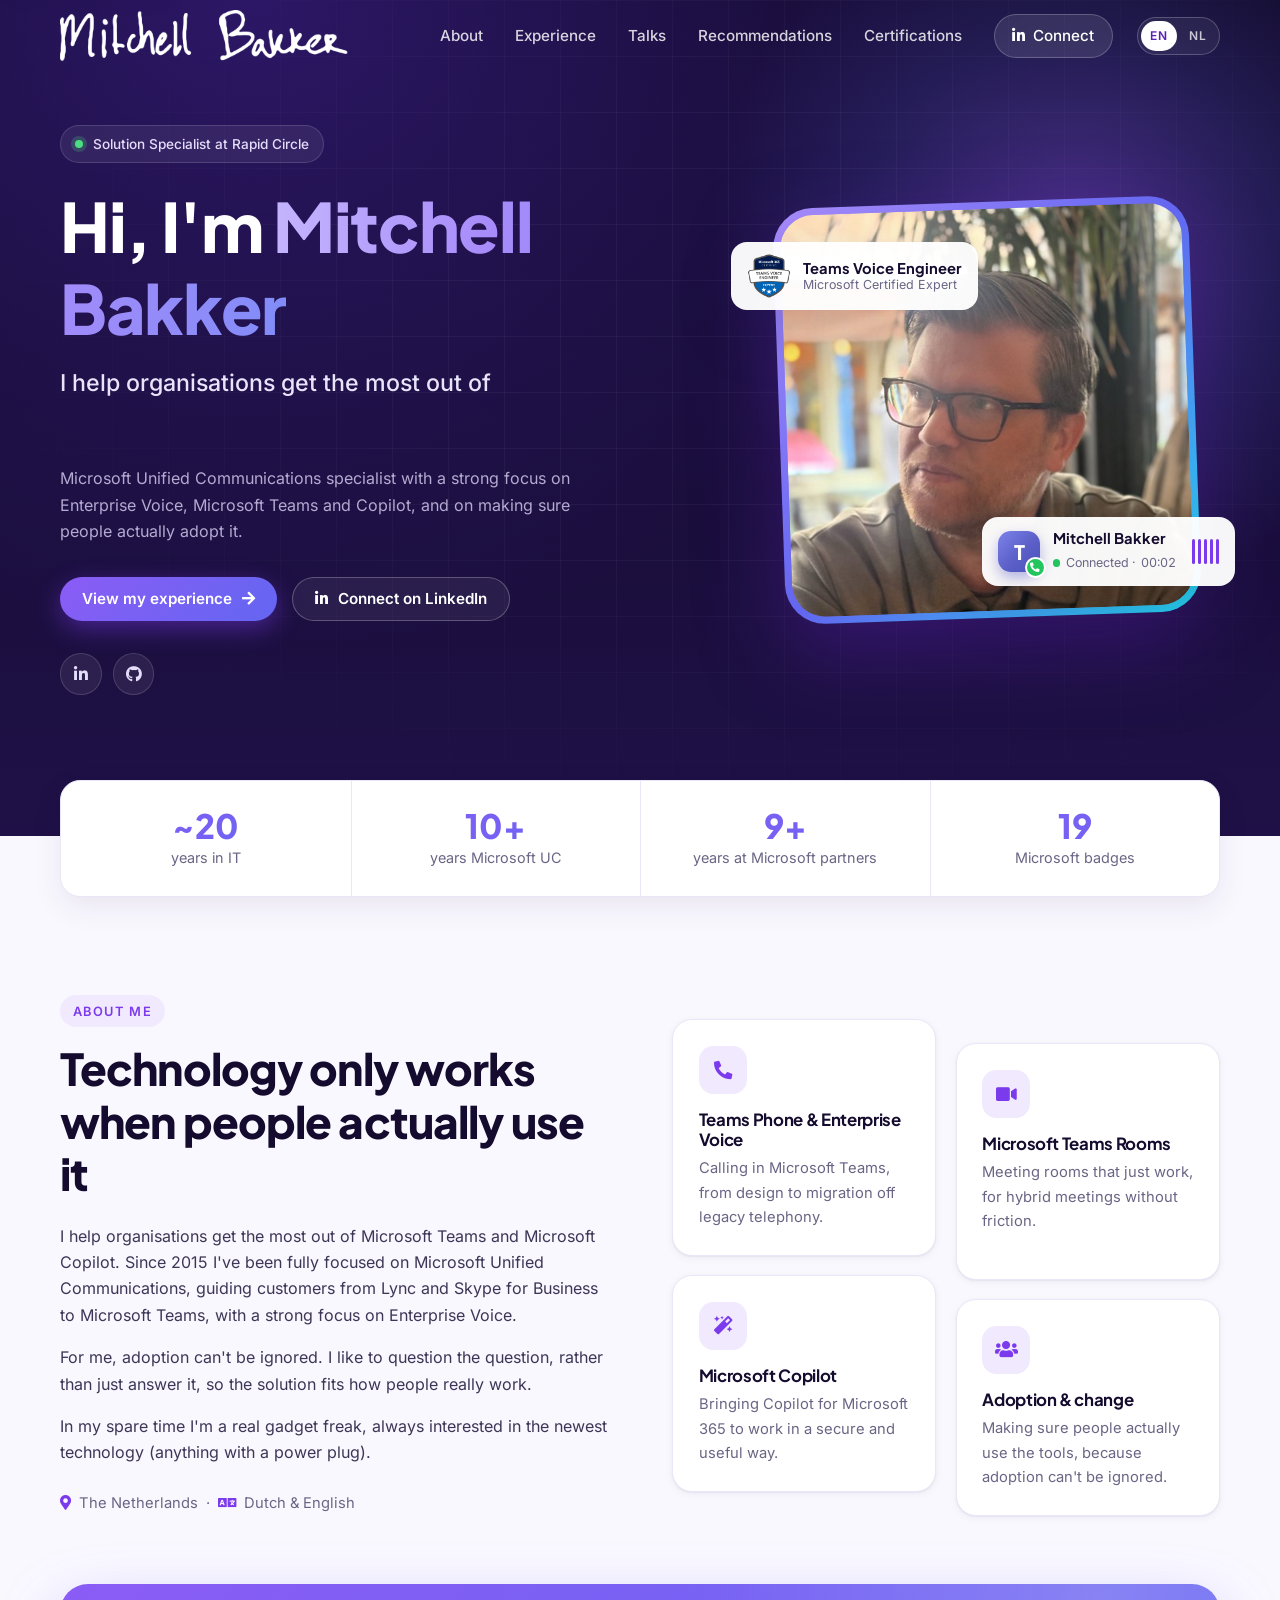
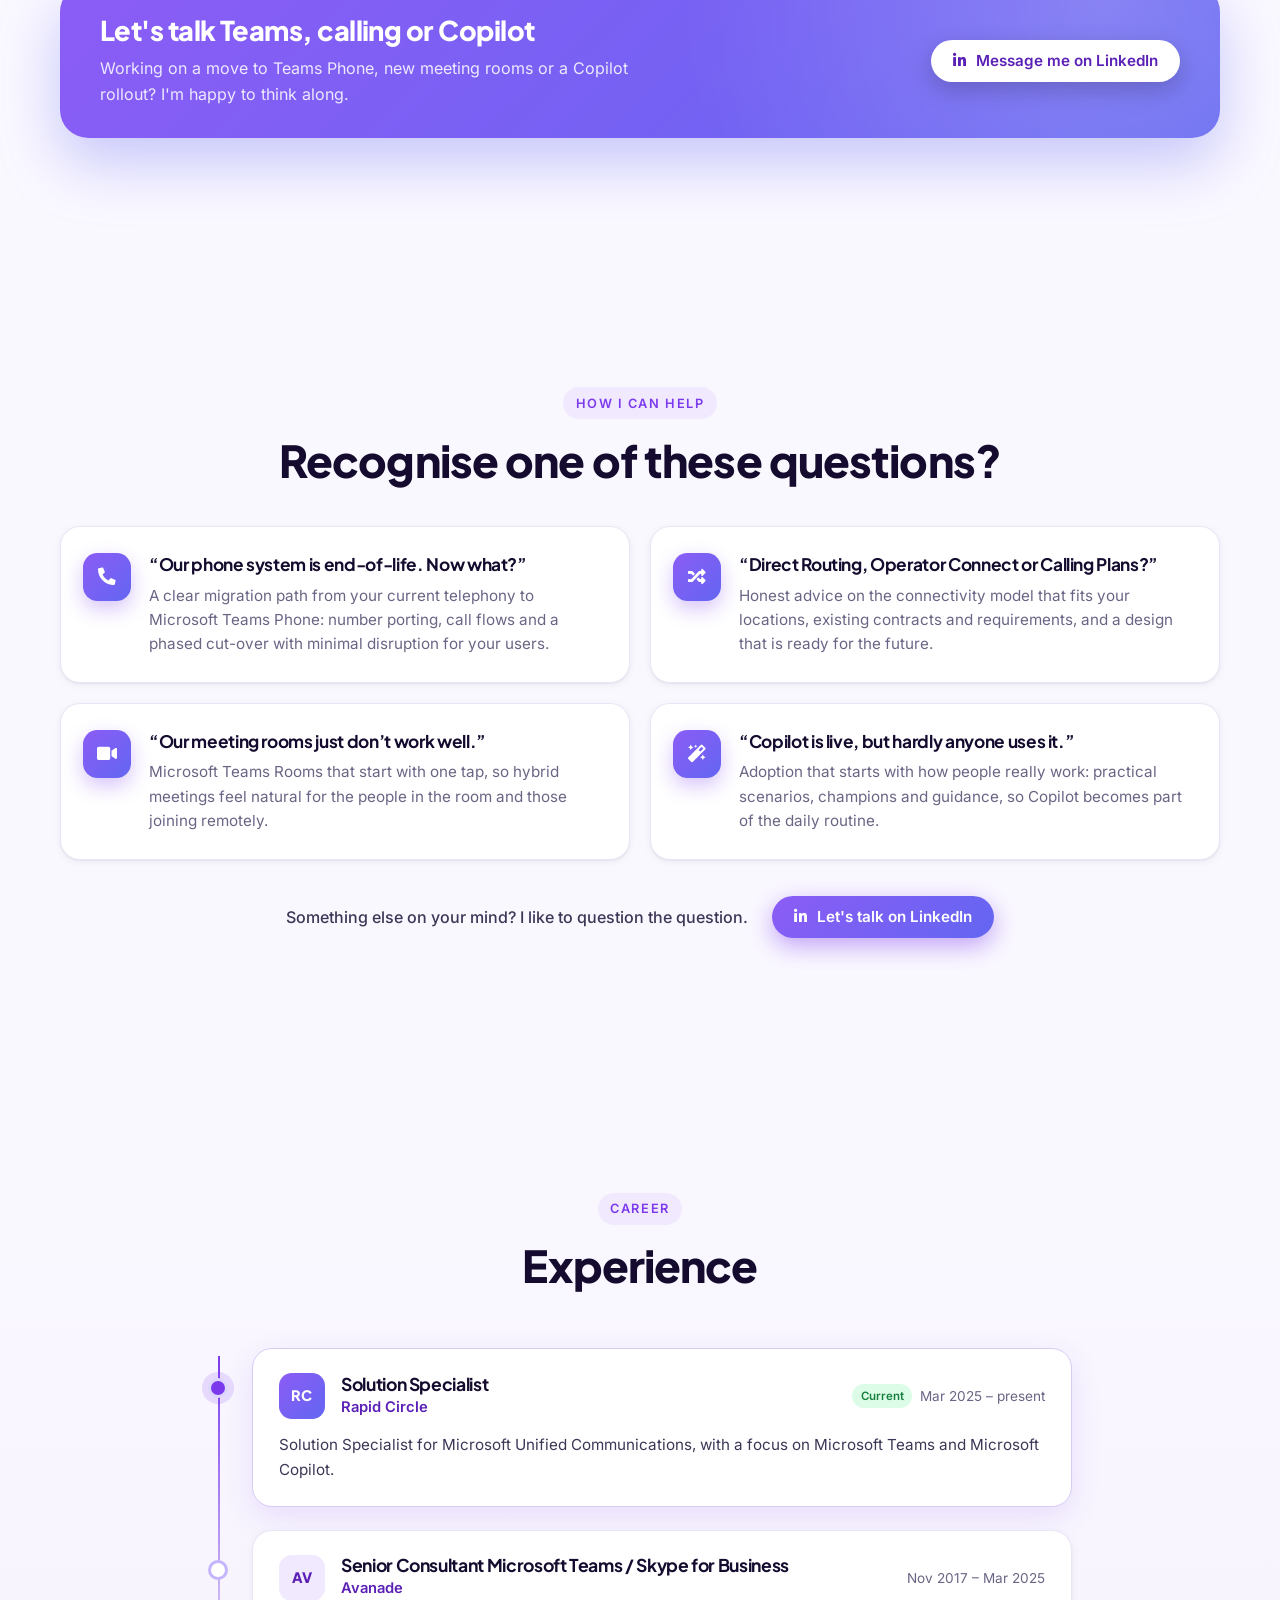
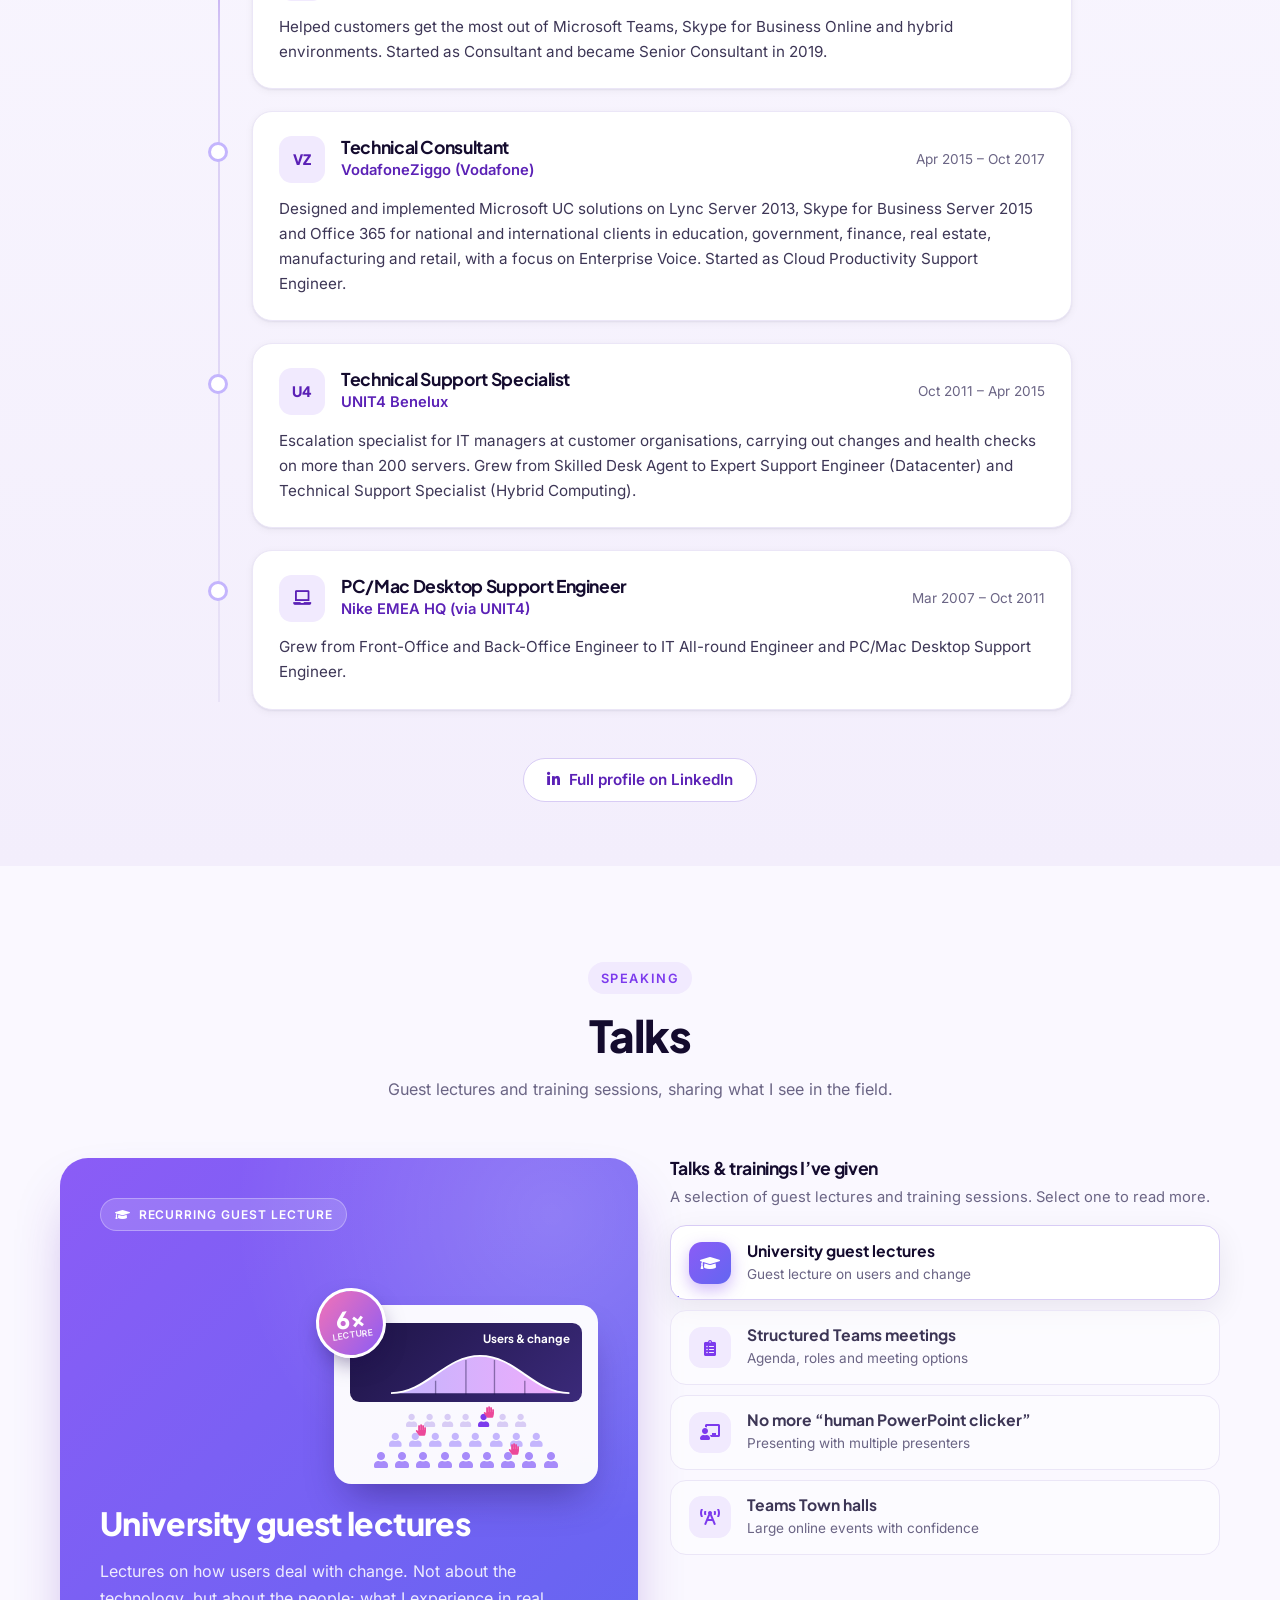
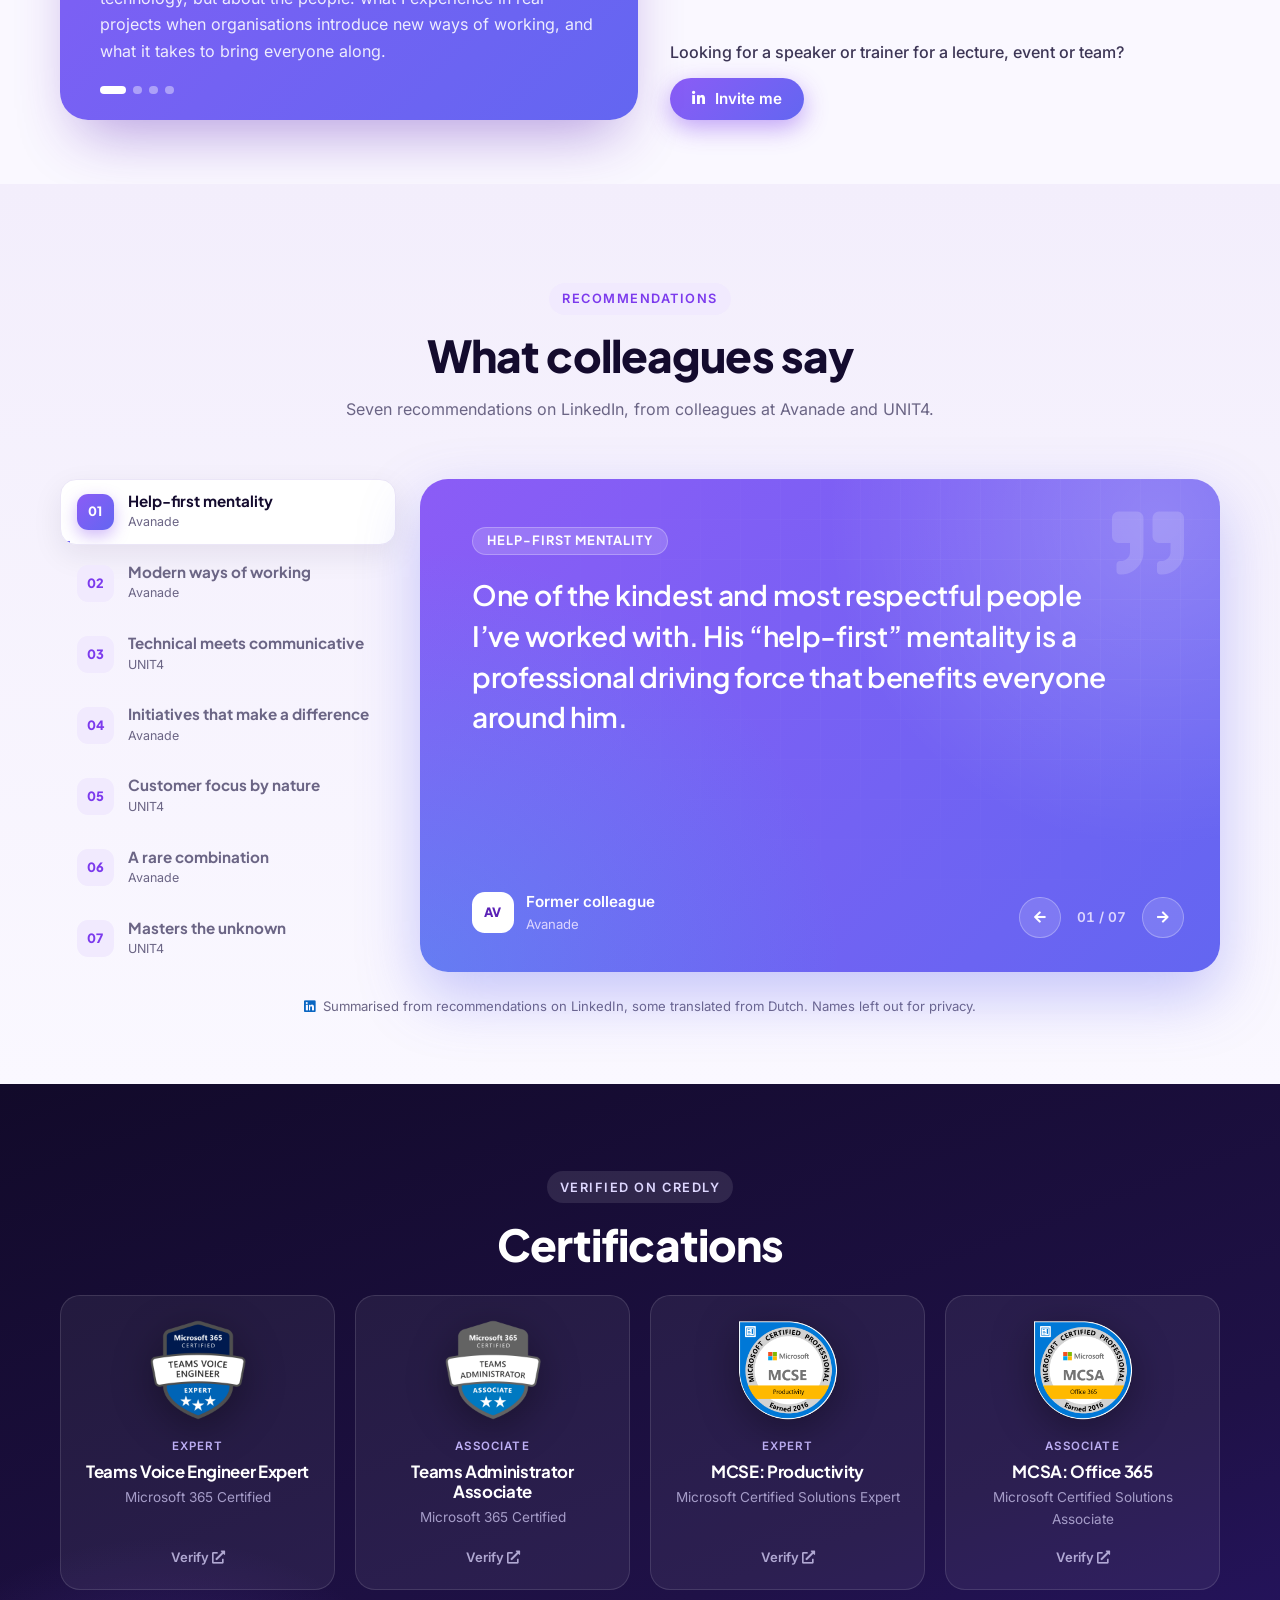
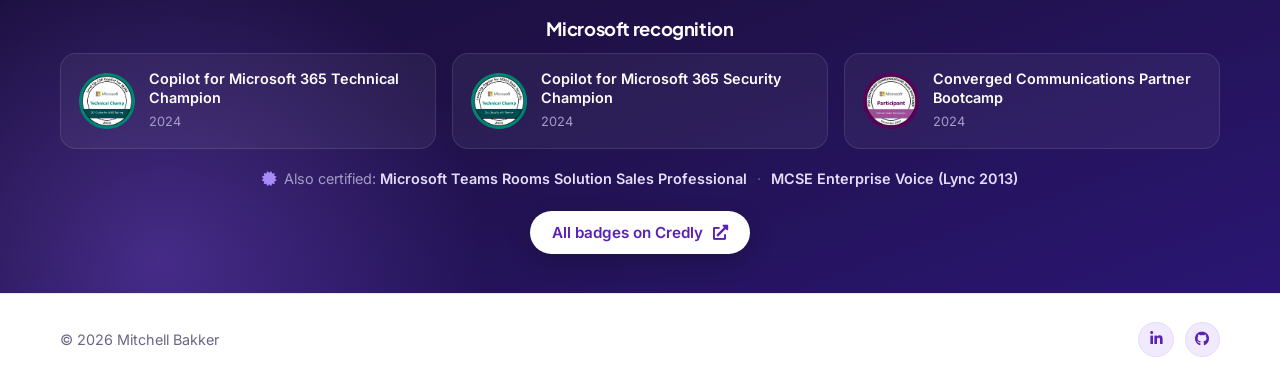
==== commit ec6442d9: "Birthday: confetti explosion over the whole screen Centre burst, two corner cannons, two extra pops " ====
--- a/index.html
+++ b/index.html
@@ -38,7 +38,7 @@
     <link rel="preload" href="./assets/fonts/plus-jakarta-sans-latin.woff2" as="font" type="font/woff2" crossorigin>
     <link rel="stylesheet" href="./assets/css/fonts.css">
     <link rel="stylesheet" href="https://cdnjs.cloudflare.com/ajax/libs/font-awesome/5.15.3/css/all.min.css" integrity="sha512-iBBXm8fW90+nuLcSKlbmrPcLa0OT92xO1BIsZ+ywDWZCvqsWgccV3gFoRBv0z+8dLJgyAHIhR35VZc2oM/gI1w==" crossorigin="anonymous" referrerpolicy="no-referrer">
-    <link rel="stylesheet" href="./assets/css/main.css?v=20261116a">
+    <link rel="stylesheet" href="./assets/css/main.css?v=20261116c">
     <script>document.documentElement.classList.add("js");</script>
     <script type="application/ld+json">
     {
@@ -624,6 +624,6 @@
     <i class="fas fa-arrow-up" aria-hidden="true"></i>
 </a>
 
-<script src="./assets/js/main.js?v=20261116a"></script>
+<script src="./assets/js/main.js?v=20261116c"></script>
 </body>
 </html>
--- a/assets/css/main.css
+++ b/assets/css/main.css
@@ -847,42 +847,65 @@
   .is-active > .talk-visual, .tv-wave i, .tv-live::before, .is-active .tv-curve-line, 
 }
 
-/* Birthday (16 November): party hat, note and confetti; shown by main.js */
+/* Birthday (16 November): party hat, LinkedIn note and confetti; shown by main.js */
 .bday-hat {
-  position: absolute; z-index: 3; top: -3.3rem; right: 0.6rem; width: 4.2rem; height: 5.4rem;
+  position: absolute; z-index: 3; top: -5rem; right: -0.4rem; width: 6.3rem; height: 8.1rem;
   transform-origin: 50% 100%; transform: rotate(16deg); animation: bday-wiggle 2.6s ease-in-out infinite; pointer-events: none;
 }
 .bday-cone {
-  position: absolute; left: 0; right: 0; bottom: 0; height: 5rem;
-  background: repeating-linear-gradient(135deg, transparent 0 0.7rem, rgba(255, 255, 255, 0.35) 0.7rem 1.05rem), linear-gradient(160deg, #f472b6 0%, #8b5cf6 55%, #6366f1 100%);
+  position: absolute; left: 0; right: 0; bottom: 0; height: 7.5rem;
+  background: repeating-linear-gradient(135deg, transparent 0 1rem, rgba(255, 255, 255, 0.35) 1rem 1.5rem), linear-gradient(160deg, #f472b6 0%, #8b5cf6 55%, #6366f1 100%);
   clip-path: polygon(50% 0, 100% 100%, 0 100%);
 }
-.bday-cone::after { content: ''; position: absolute; left: 0; right: 0; bottom: 0; height: 0.5rem; background: #facc15; }
-.bday-pom { position: absolute; top: 0; left: 50%; width: 1.15rem; height: 1.15rem; margin-left: -0.575rem; border-radius: 50%; background: #facc15; box-shadow: 0 0 0 3px #fff; }
-@keyframes bday-wiggle { 0%, 100% { transform: rotate(16deg); } 50% { transform: rotate(7deg); } }
+.bday-cone::after { content: ""; position: absolute; left: 0; right: 0; bottom: 0; height: 0.7rem; background: #facc15; }
+.bday-pom { position: absolute; top: 0; left: 50%; width: 1.6rem; height: 1.6rem; margin-left: -0.8rem; border-radius: 50%; background: #facc15; box-shadow: 0 0 0 3px #fff; }
+@keyframes bday-wiggle { 0%, 100% { transform: rotate(16deg); } 50% { transform: rotate(6deg); } }
 
 .bday-note {
-  position: fixed; z-index: 95; left: 50%; top: 5.25rem; display: flex; align-items: center; gap: 0.6rem;
-  padding: 0.6rem 0.6rem 0.6rem 1.1rem; border-radius: 999px; color: #fff; font-family: var(--font-head); font-weight: 700;
-  background: linear-gradient(135deg, #f472b6, #8b5cf6 55%, #6366f1); box-shadow: 0 14px 30px -10px rgba(30, 12, 80, 0.55);
-  opacity: 0; transform: translate(-50%, -0.75rem); transition: opacity 0.4s ease, transform 0.4s ease; white-space: nowrap;
-}
-.bday-note.show { opacity: 1; transform: translate(-50%, 0); }
-.bday-note.is-hiding { opacity: 0; transform: translate(-50%, -0.75rem); }
+  position: fixed; z-index: 95; left: 50%; top: 5.4rem; display: flex; align-items: center; gap: 0.5rem;
+  padding: 0.45rem; border-radius: 999px; color: #fff;
+  background: linear-gradient(135deg, #f472b6, #8b5cf6 55%, #6366f1);
+  box-shadow: 0 18px 40px -12px rgba(30, 12, 80, 0.6), 0 0 0 4px rgba(255, 255, 255, 0.18);
+  opacity: 0; visibility: hidden; transform: translate(-50%, -1rem) scale(0.95);
+  transition: opacity 0.45s ease, transform 0.45s cubic-bezier(0.2, 1.4, 0.4, 1), visibility 0s 0.45s;
+}
+.bday-note.show { opacity: 1; visibility: visible; transform: translate(-50%, 0); transition-delay: 0s; animation: bday-pulse 2.8s ease-in-out 1s infinite; }
+@keyframes bday-pulse {
+  0%, 100% { box-shadow: 0 18px 40px -12px rgba(30, 12, 80, 0.6), 0 0 0 4px rgba(255, 255, 255, 0.18); }
+  50% { box-shadow: 0 18px 40px -12px rgba(30, 12, 80, 0.6), 0 0 0 10px rgba(244, 114, 182, 0.25); }
+}
+.bday-link { display: flex; align-items: center; gap: 0.85rem; padding: 0.35rem 0.5rem 0.35rem 0.75rem; border-radius: 999px; color: #fff; text-decoration: none; }
+.bday-link:hover .bday-in, .bday-link:focus-visible .bday-in { transform: scale(1.1) rotate(-6deg); }
+.bday-link:focus-visible { outline: 3px solid #fff; outline-offset: 2px; }
+.bday-emoji { font-size: 2rem; line-height: 1; }
+.bday-text { display: grid; line-height: 1.2; }
+.bday-text strong { font-family: var(--font-head); font-size: 1.2rem; font-weight: 800; white-space: nowrap; }
+.bday-text small { font-size: 0.92rem; font-weight: 600; color: rgba(255, 255, 255, 0.92); white-space: nowrap; }
+.bday-in {
+  display: grid; place-items: center; flex: none; width: 2.7rem; height: 2.7rem; border-radius: 50%; background: #fff; color: #0a66c2;
+  font-size: 1.25rem; transition: transform 0.2s ease;
+}
 .bday-close {
-  display: grid; place-items: center; width: 1.9rem; height: 1.9rem; border: 0; border-radius: 50%; cursor: pointer;
-  color: #fff; background: rgba(255, 255, 255, 0.2); font-size: 0.85rem;
+  display: grid; place-items: center; flex: none; width: 2.1rem; height: 2.1rem; margin-right: 0.25rem; border: 0; border-radius: 50%; cursor: pointer;
+  color: #fff; background: rgba(255, 255, 255, 0.2); font-size: 0.9rem;
 }
 .bday-close:hover, .bday-close:focus-visible { background: rgba(255, 255, 255, 0.35); }
 .bday-confetti { position: fixed; inset: 0; z-index: 150; width: 100%; height: 100%; pointer-events: none; }
 @media (max-width: 640px) {
-  .bday-note { top: auto; bottom: 1rem; left: 1rem; font-size: 0.9rem; transform: translateY(0.75rem); }
+  .bday-note { top: auto; bottom: 1rem; left: 1rem; right: 1rem; transform: translateY(1rem) scale(0.95); }
   .bday-note.show { transform: none; }
-  .bday-note.is-hiding { transform: translateY(0.75rem); }
-  .bday-hat { top: -2.5rem; right: 0.2rem; width: 3rem; height: 3.9rem; }
-  .bday-cone { height: 3.6rem; }
-  .bday-pom { width: 0.85rem; height: 0.85rem; margin-left: -0.425rem; }
+  .bday-link { flex: 1; min-width: 0; gap: 0.6rem; padding-left: 0.5rem; padding-right: 0.25rem; }
+  .bday-text { min-width: 0; }
+  .bday-text strong, .bday-text small { white-space: normal; }
+  .bday-emoji { font-size: 1.6rem; }
+  .bday-text strong { font-size: 1.02rem; }
+  .bday-text small { font-size: 0.82rem; }
+  .bday-in { display: none; }
+  .bday-note-open .to-top { bottom: 6rem; }
+  .bday-hat { top: -3.6rem; right: -0.6rem; width: 4.5rem; height: 5.8rem; }
+  .bday-cone { height: 5.3rem; }
+  .bday-pom { width: 1.2rem; height: 1.2rem; margin-left: -0.6rem; }
 }
 @media (prefers-reduced-motion: reduce) {
-  .bday-hat { animation: none; }
-}
+  .bday-hat, .bday-note.show { animation: none; }
+}
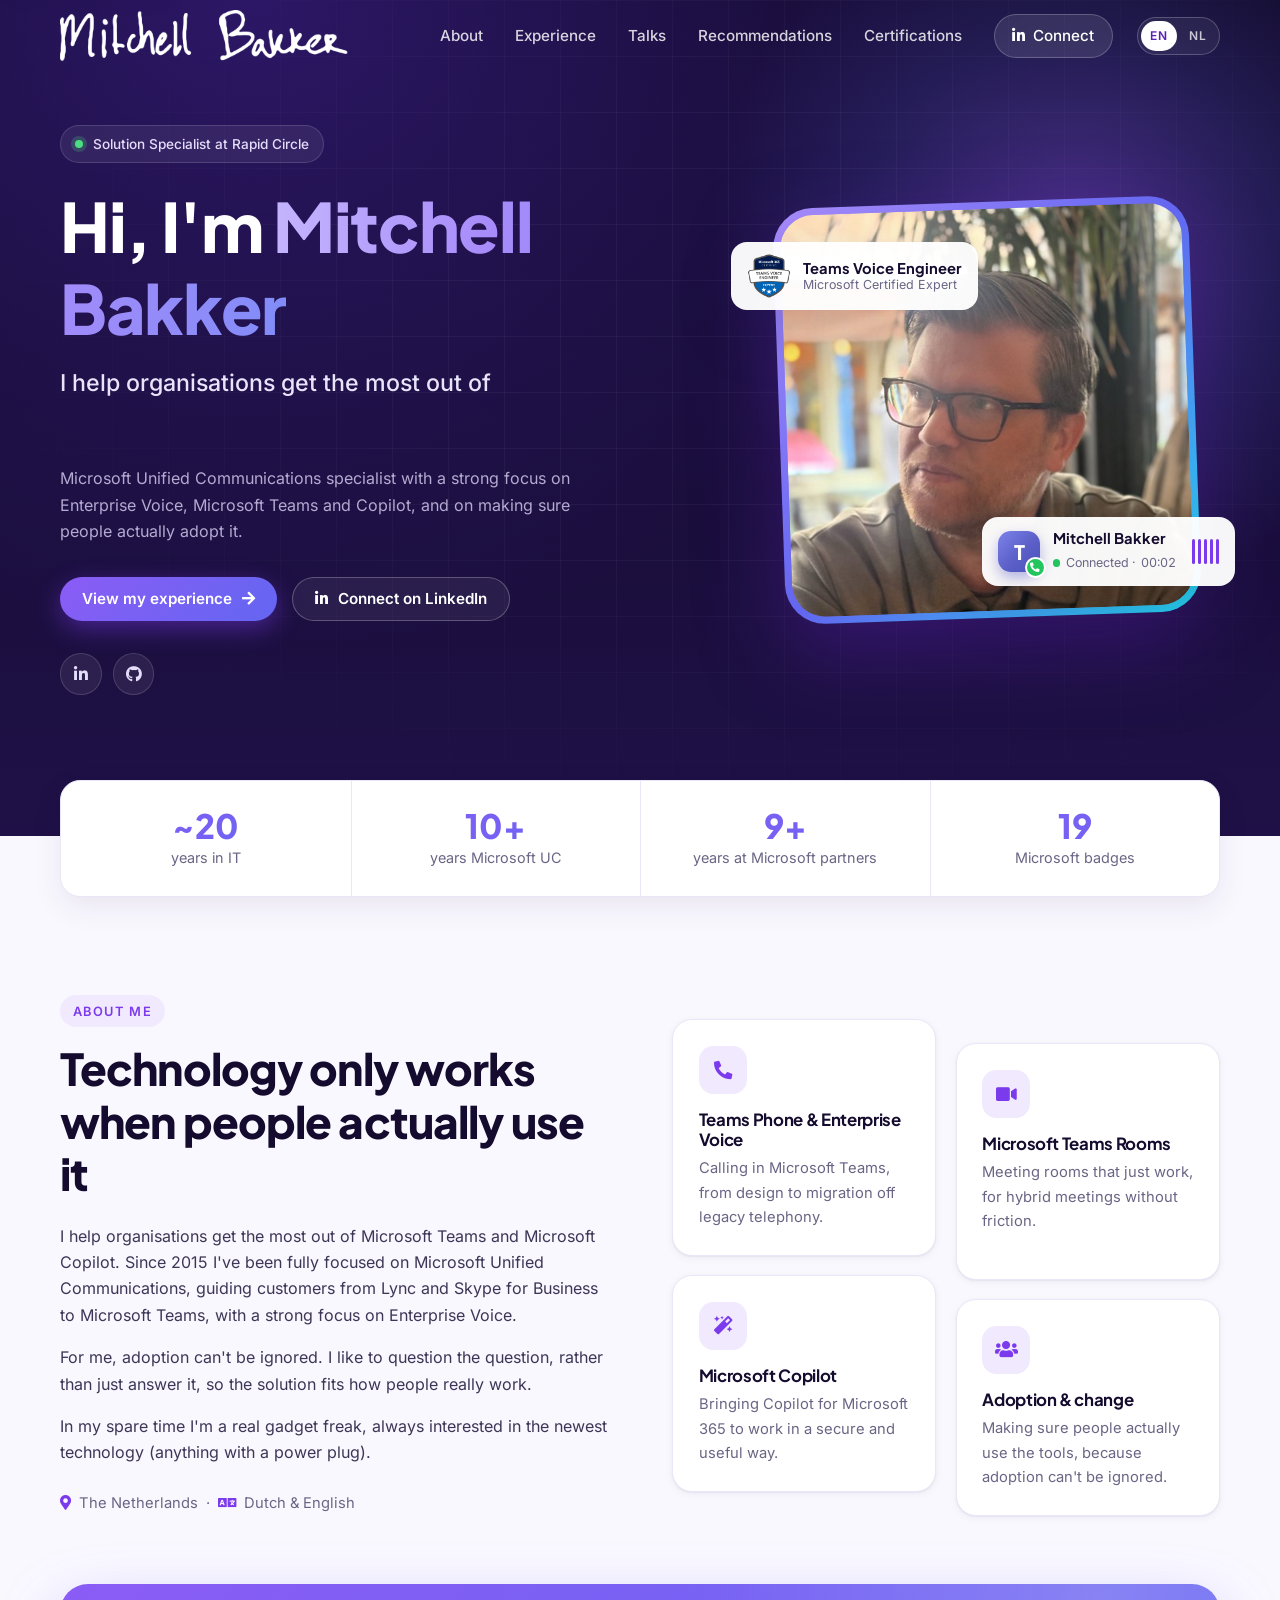
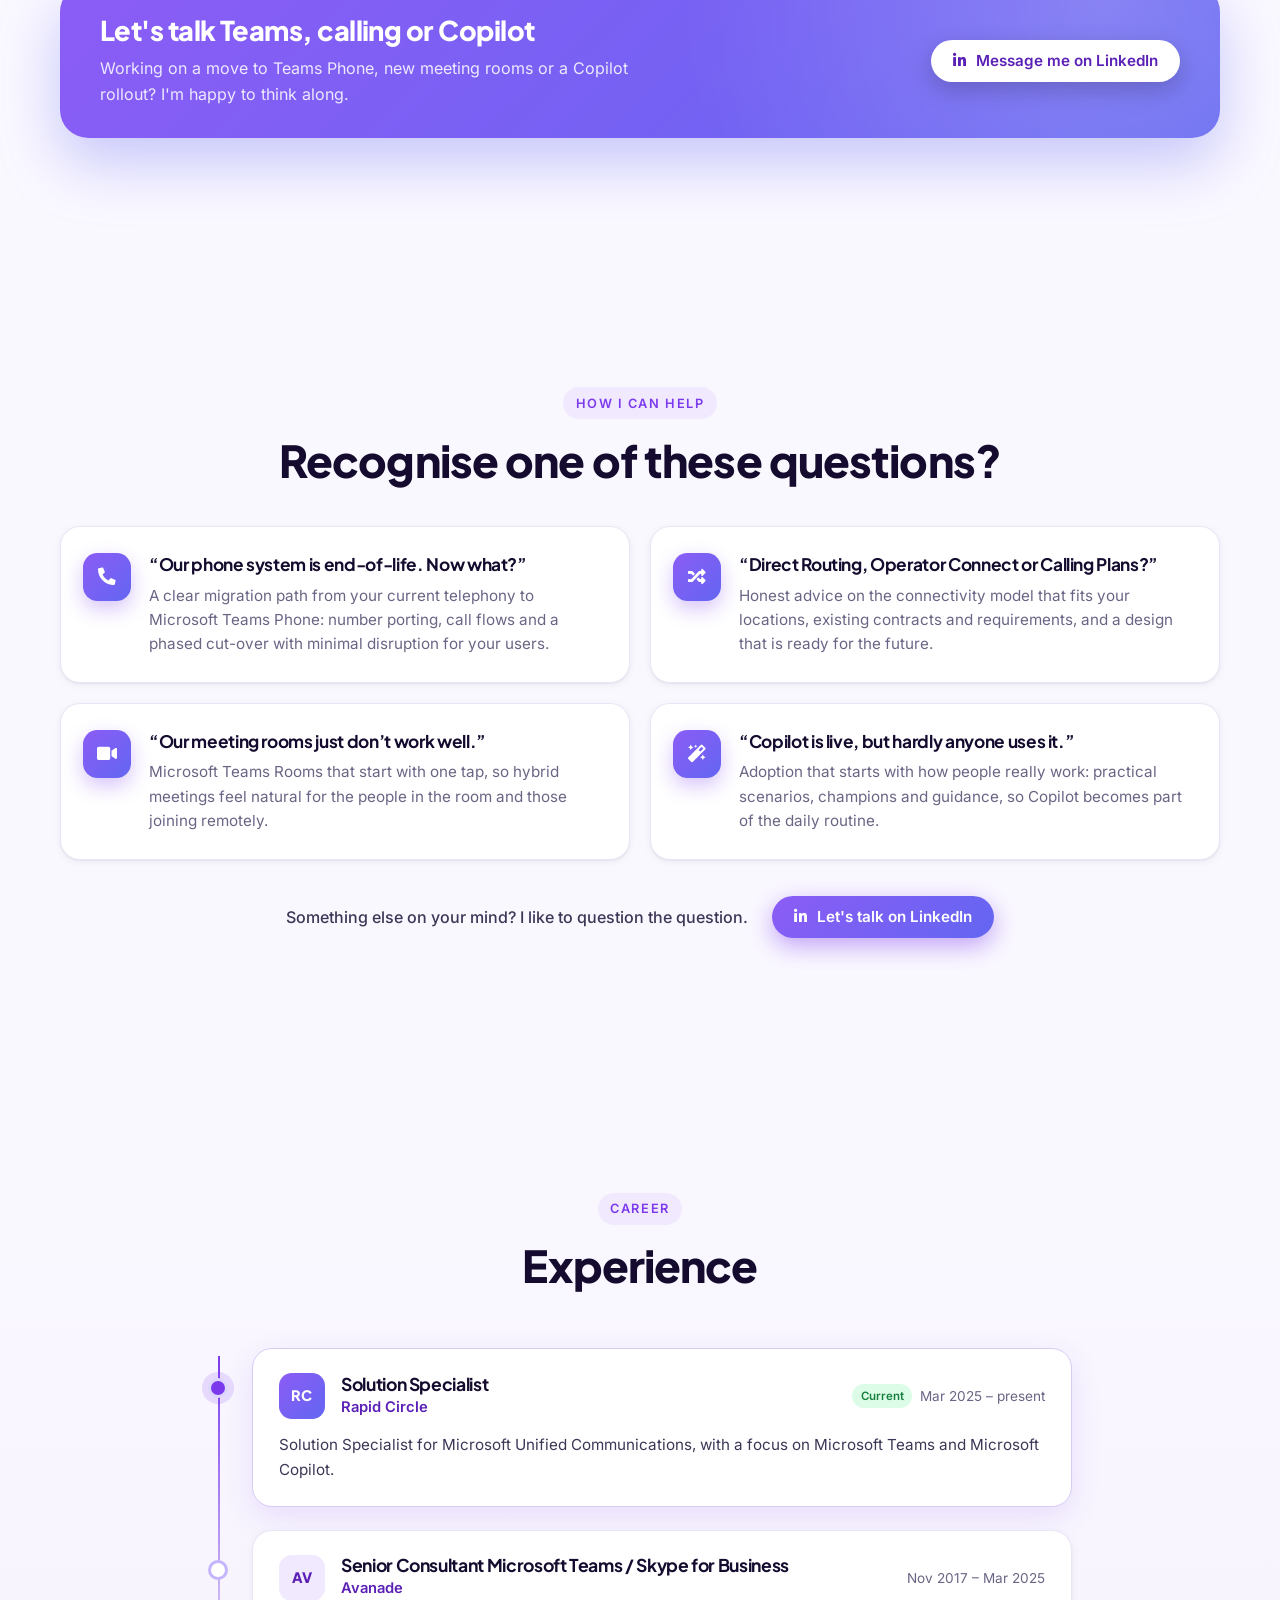
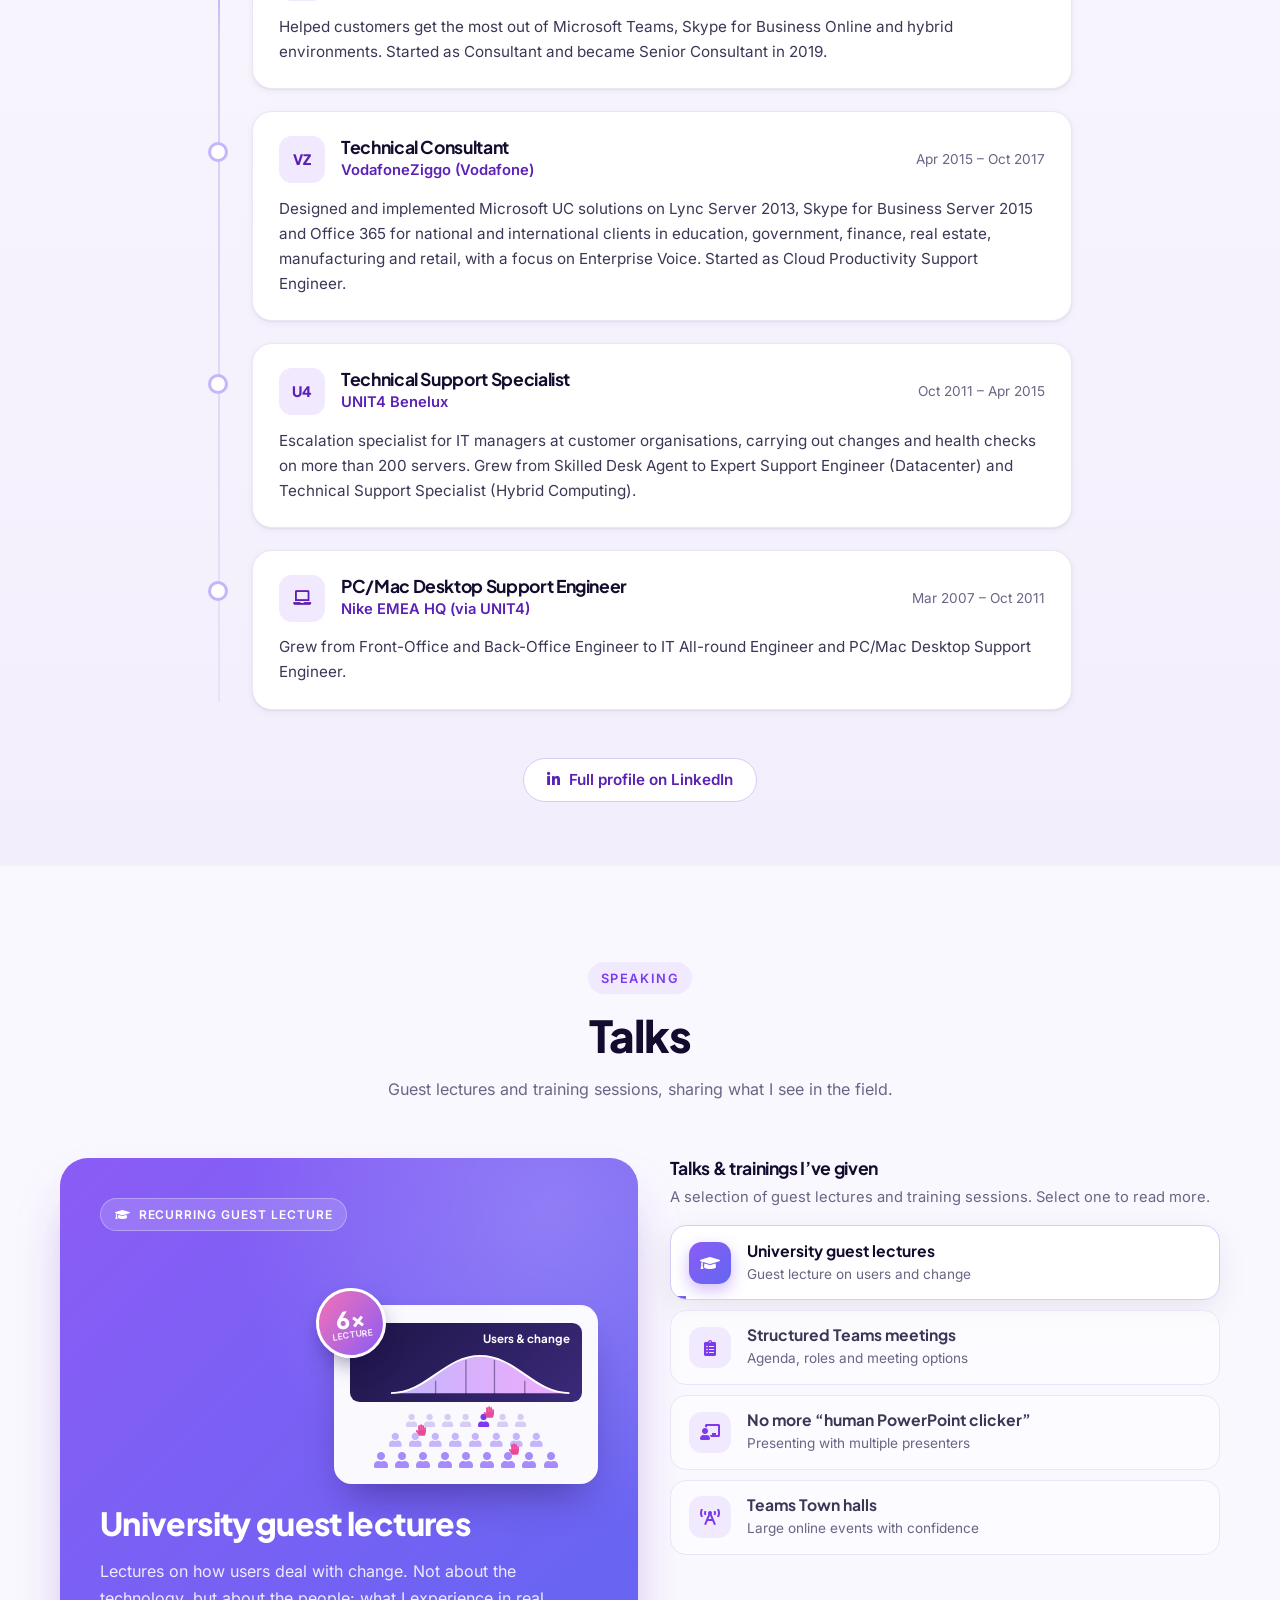
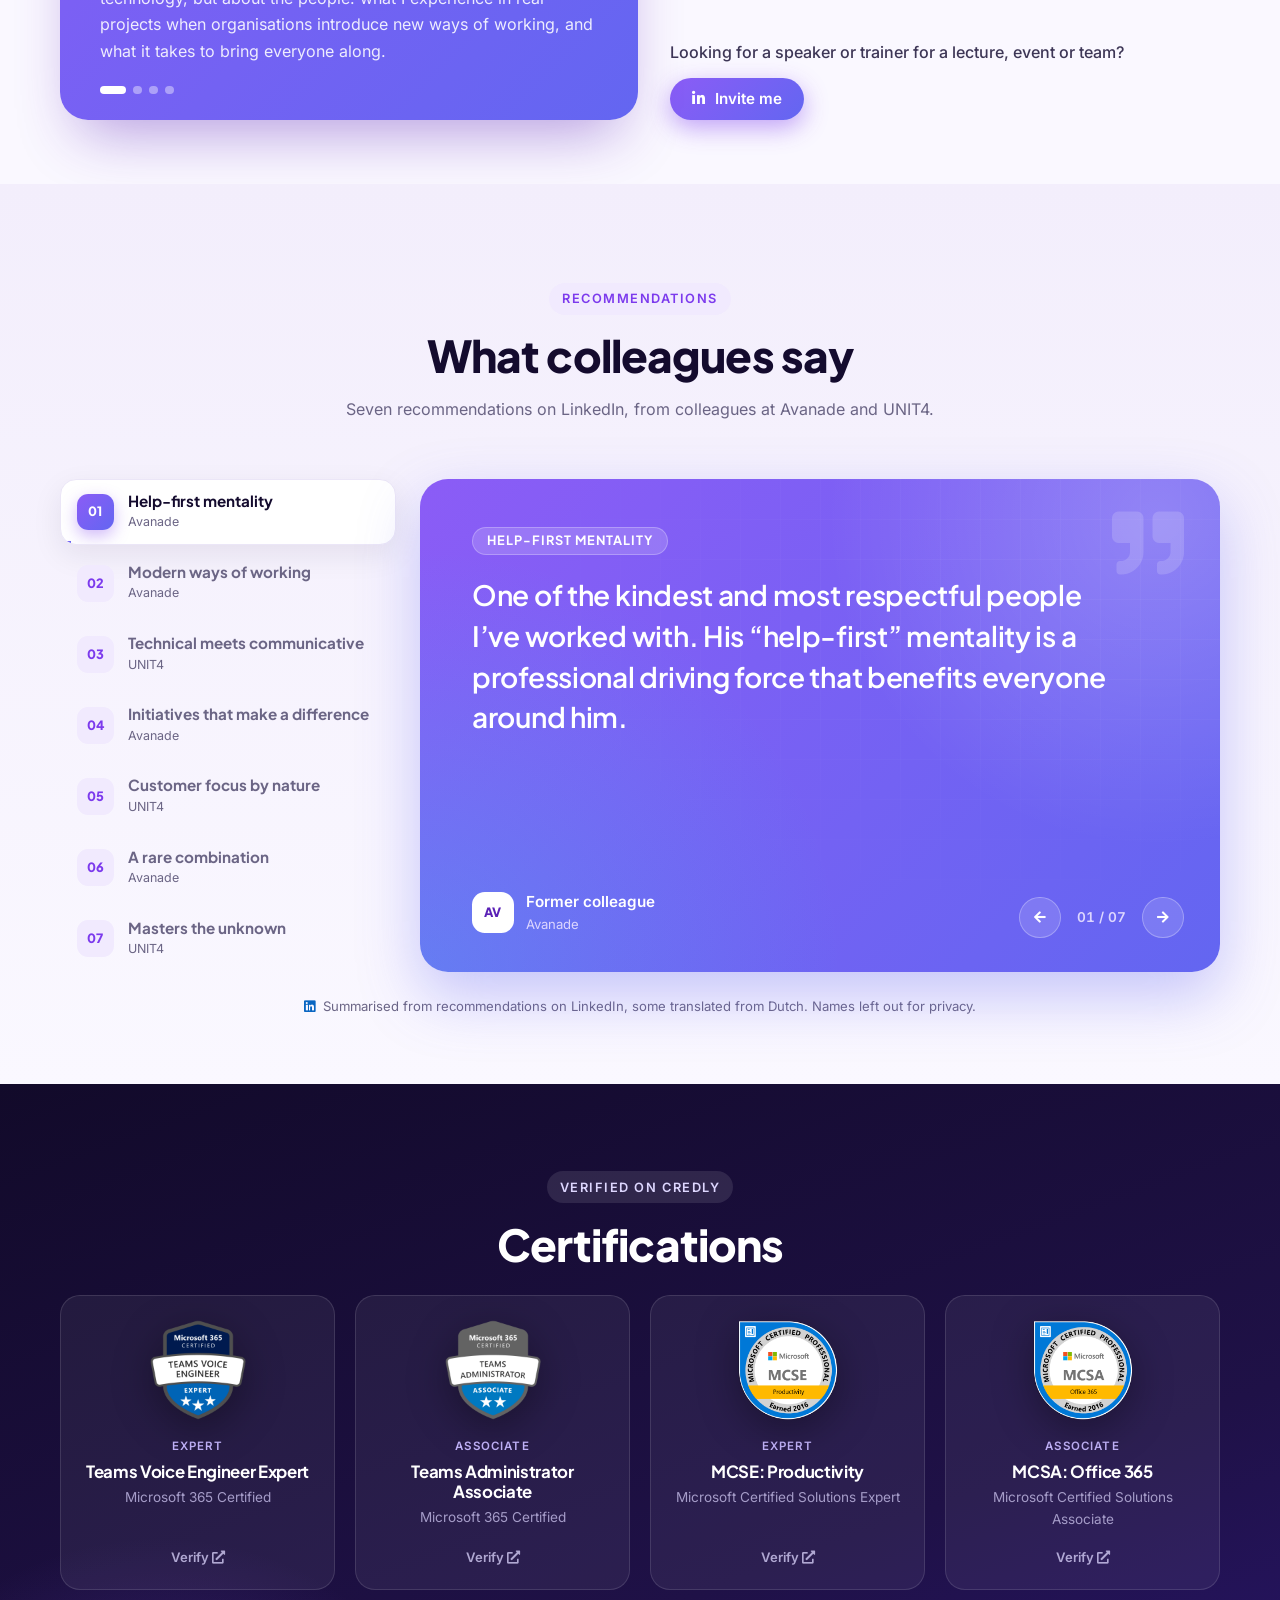
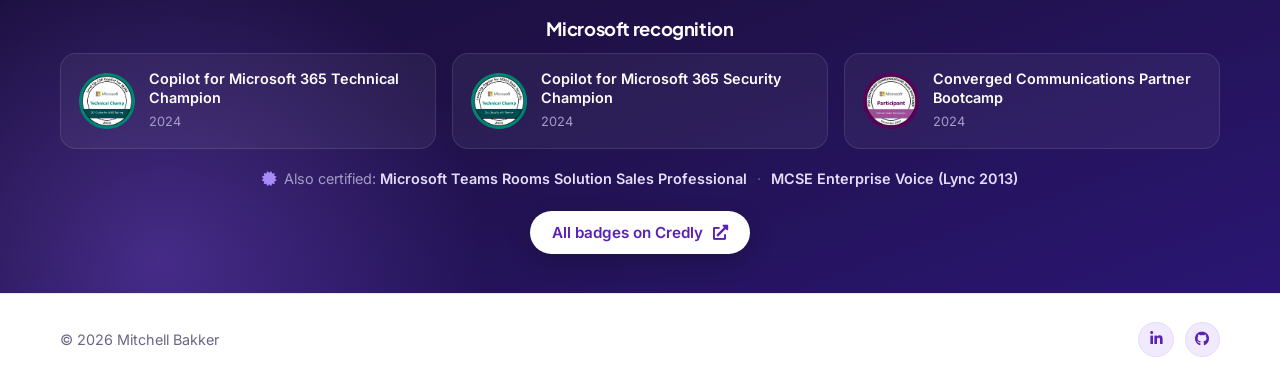
==== commit 0c9849b3: "Birthday: remove the party hat from the photo Co-Authored-By: Claude Opus 5.5 <noreply@anthropic.com" ====
--- a/index.html
+++ b/index.html
@@ -38,7 +38,7 @@
     <link rel="preload" href="./assets/fonts/plus-jakarta-sans-latin.woff2" as="font" type="font/woff2" crossorigin>
     <link rel="stylesheet" href="./assets/css/fonts.css">
     <link rel="stylesheet" href="https://cdnjs.cloudflare.com/ajax/libs/font-awesome/5.15.3/css/all.min.css" integrity="sha512-iBBXm8fW90+nuLcSKlbmrPcLa0OT92xO1BIsZ+ywDWZCvqsWgccV3gFoRBv0z+8dLJgyAHIhR35VZc2oM/gI1w==" crossorigin="anonymous" referrerpolicy="no-referrer">
-    <link rel="stylesheet" href="./assets/css/main.css?v=20261116c">
+    <link rel="stylesheet" href="./assets/css/main.css?v=20261116d">
     <script>document.documentElement.classList.add("js");</script>
     <script type="application/ld+json">
     {
@@ -624,6 +624,6 @@
     <i class="fas fa-arrow-up" aria-hidden="true"></i>
 </a>
 
-<script src="./assets/js/main.js?v=20261116c"></script>
+<script src="./assets/js/main.js?v=20261116d"></script>
 </body>
 </html>
--- a/assets/css/main.css
+++ b/assets/css/main.css
@@ -847,20 +847,7 @@
   .is-active > .talk-visual, .tv-wave i, .tv-live::before, .is-active .tv-curve-line, 
 }
 
-/* Birthday (16 November): party hat, LinkedIn note and confetti; shown by main.js */
-.bday-hat {
-  position: absolute; z-index: 3; top: -5rem; right: -0.4rem; width: 6.3rem; height: 8.1rem;
-  transform-origin: 50% 100%; transform: rotate(16deg); animation: bday-wiggle 2.6s ease-in-out infinite; pointer-events: none;
-}
-.bday-cone {
-  position: absolute; left: 0; right: 0; bottom: 0; height: 7.5rem;
-  background: repeating-linear-gradient(135deg, transparent 0 1rem, rgba(255, 255, 255, 0.35) 1rem 1.5rem), linear-gradient(160deg, #f472b6 0%, #8b5cf6 55%, #6366f1 100%);
-  clip-path: polygon(50% 0, 100% 100%, 0 100%);
-}
-.bday-cone::after { content: ""; position: absolute; left: 0; right: 0; bottom: 0; height: 0.7rem; background: #facc15; }
-.bday-pom { position: absolute; top: 0; left: 50%; width: 1.6rem; height: 1.6rem; margin-left: -0.8rem; border-radius: 50%; background: #facc15; box-shadow: 0 0 0 3px #fff; }
-@keyframes bday-wiggle { 0%, 100% { transform: rotate(16deg); } 50% { transform: rotate(6deg); } }
-
+/* Birthday (16 November): LinkedIn note and confetti; shown by main.js */
 .bday-note {
   position: fixed; z-index: 95; left: 50%; top: 5.4rem; display: flex; align-items: center; gap: 0.5rem;
   padding: 0.45rem; border-radius: 999px; color: #fff;
@@ -902,10 +889,7 @@
   .bday-text small { font-size: 0.82rem; }
   .bday-in { display: none; }
   .bday-note-open .to-top { bottom: 6rem; }
-  .bday-hat { top: -3.6rem; right: -0.6rem; width: 4.5rem; height: 5.8rem; }
-  .bday-cone { height: 5.3rem; }
-  .bday-pom { width: 1.2rem; height: 1.2rem; margin-left: -0.6rem; }
 }
 @media (prefers-reduced-motion: reduce) {
-  .bday-hat, .bday-note.show { animation: none; }
-}
+  .bday-note.show { animation: none; }
+}
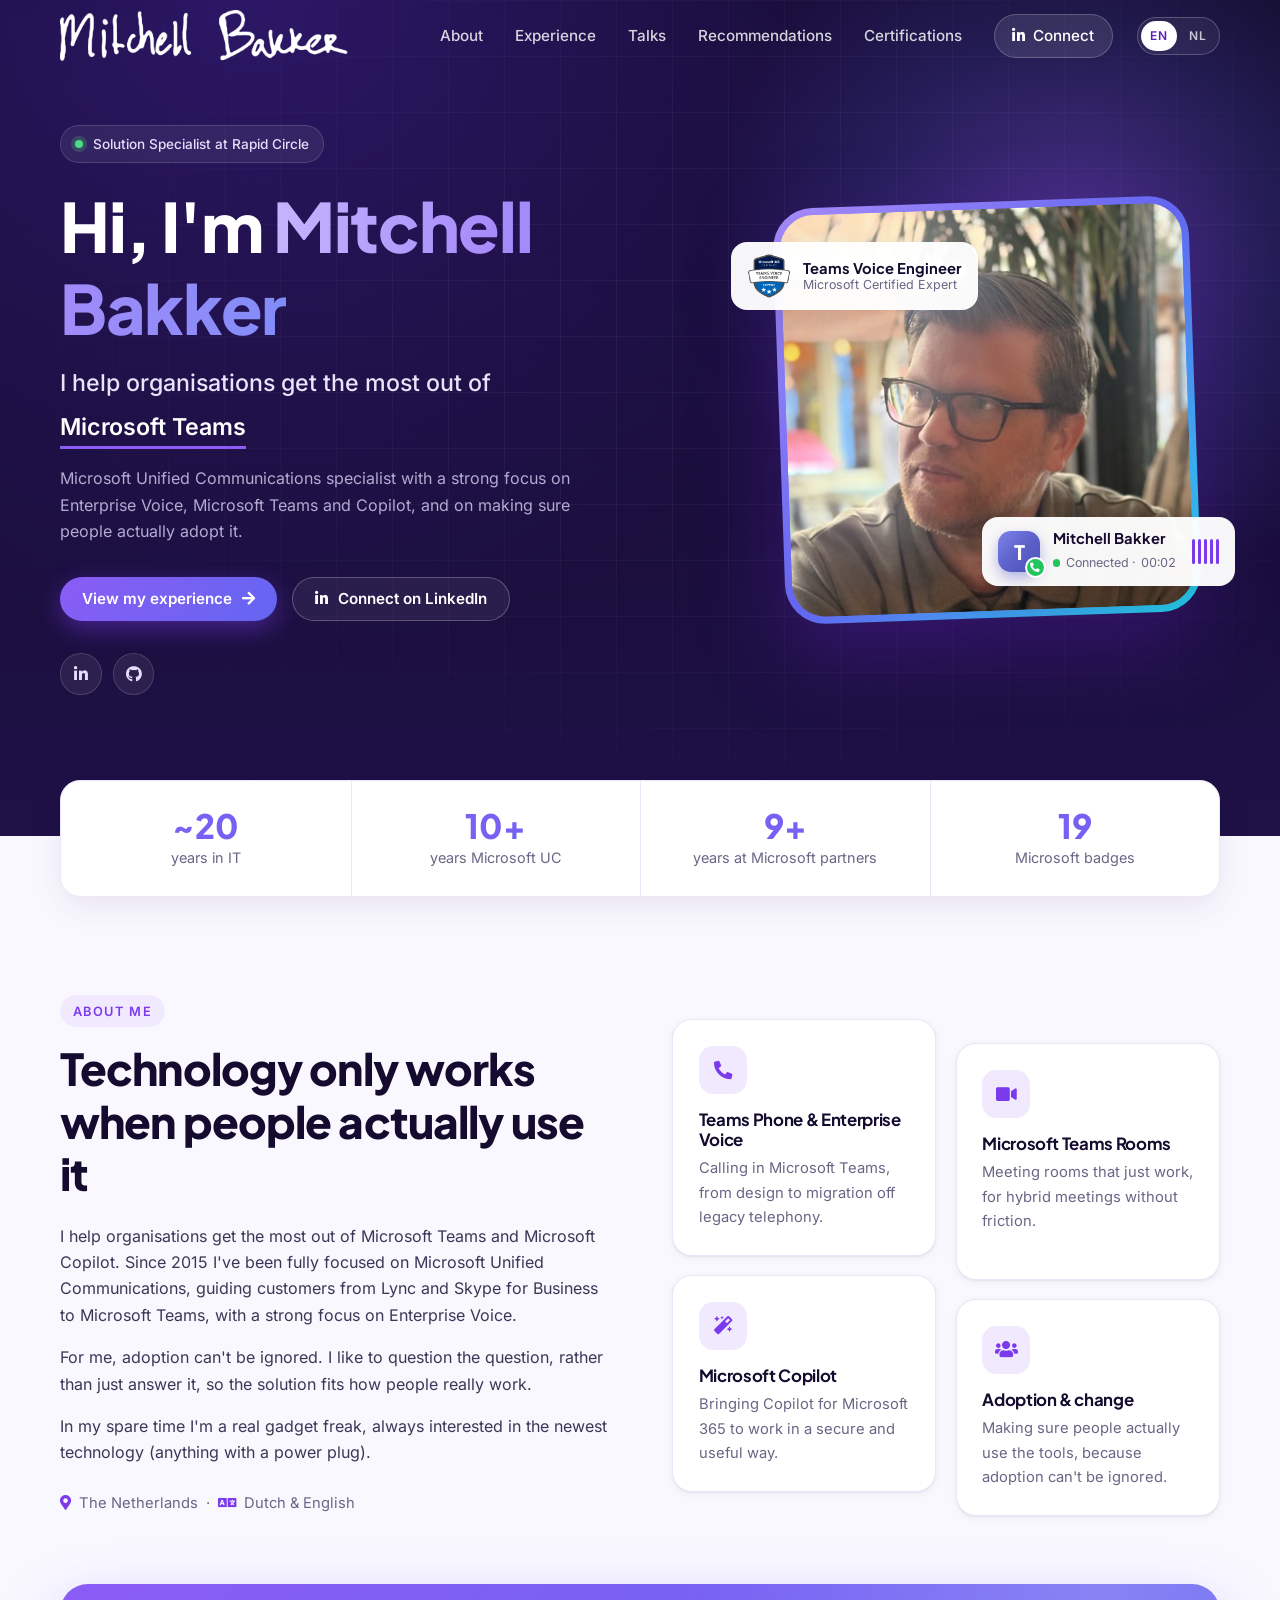
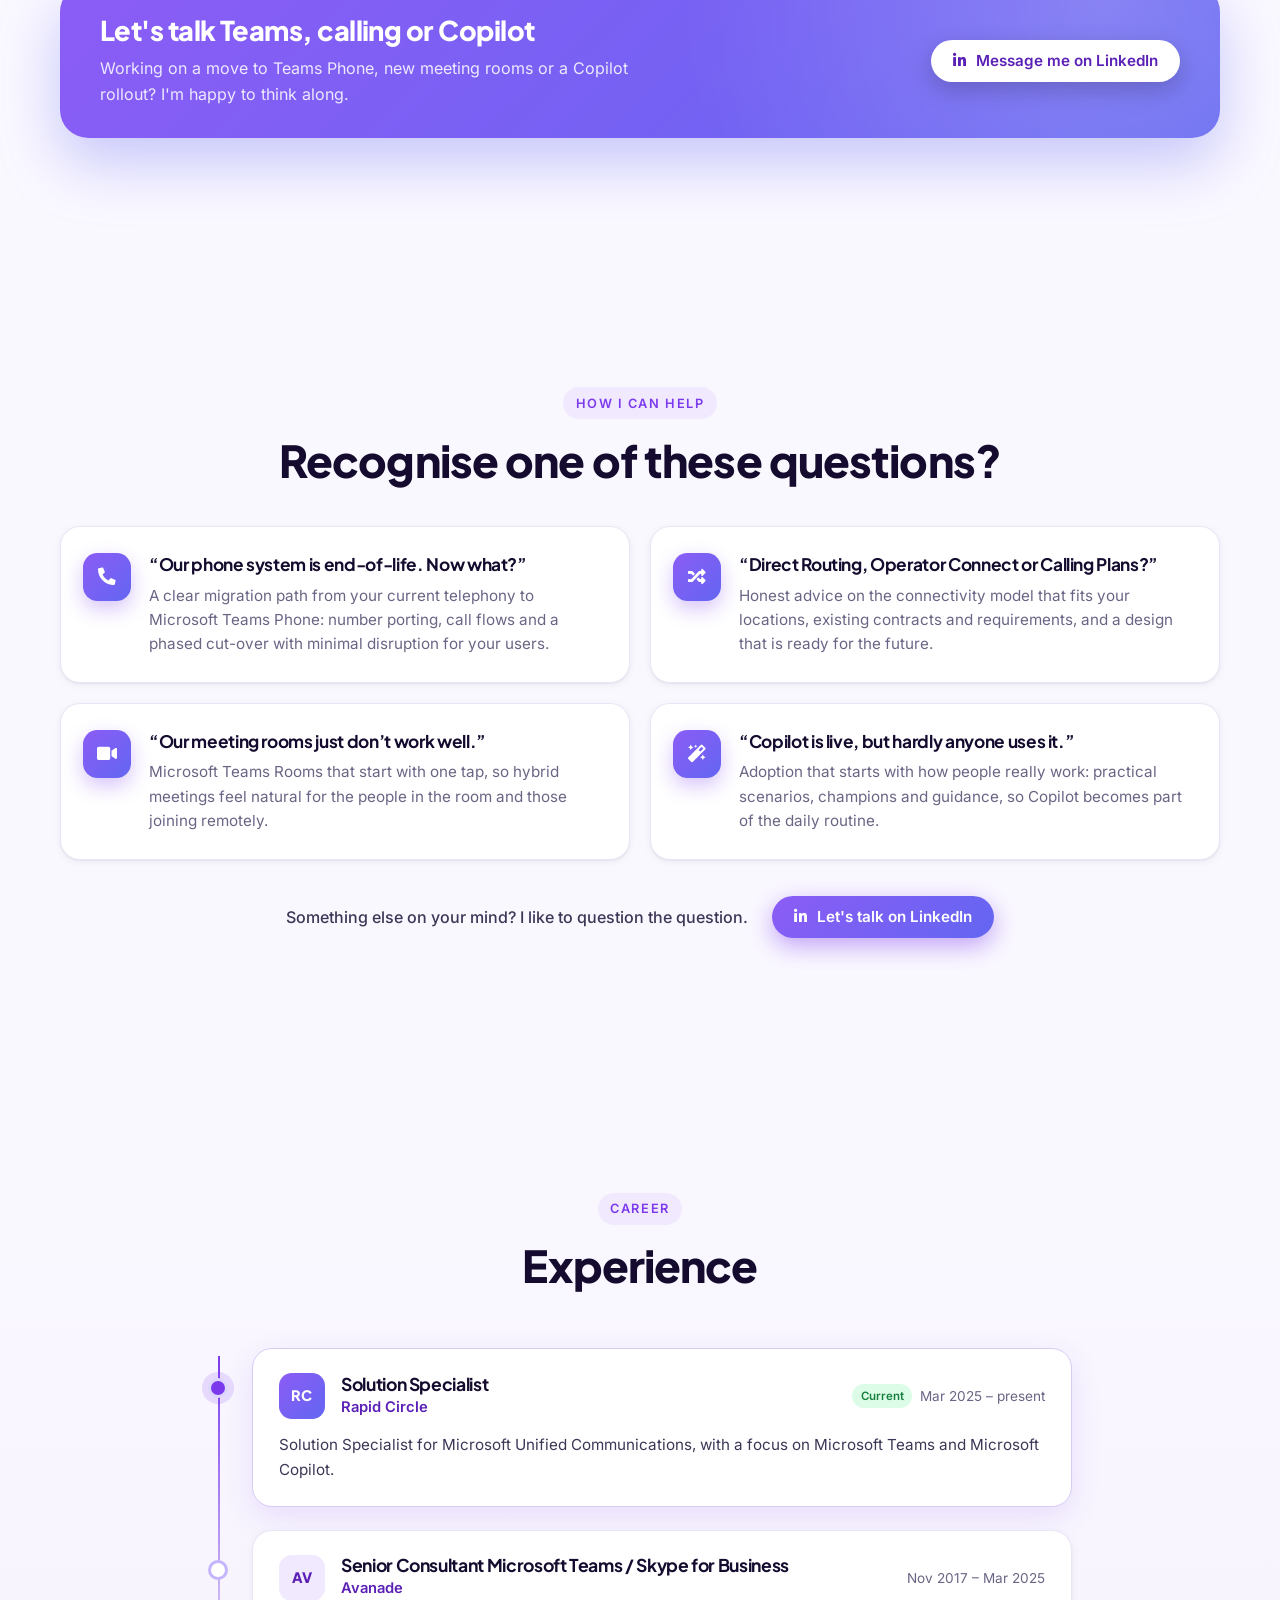
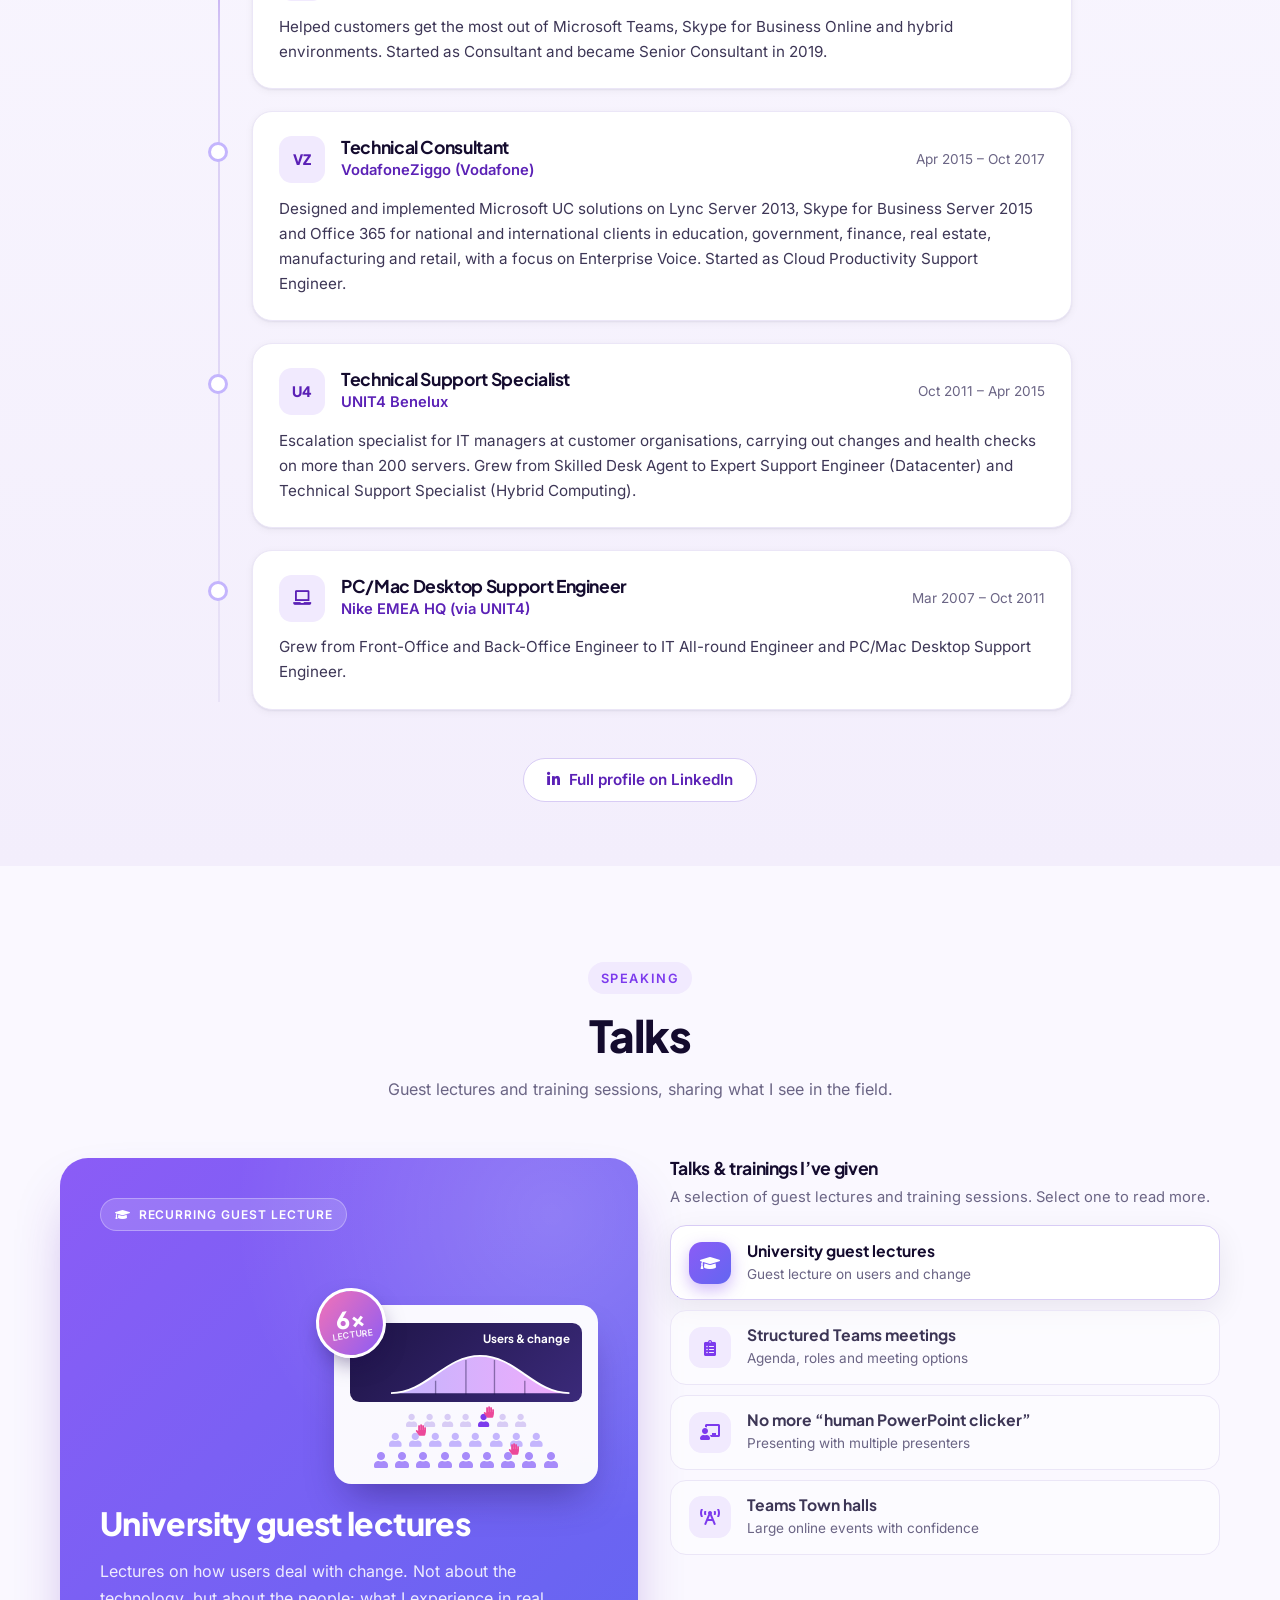
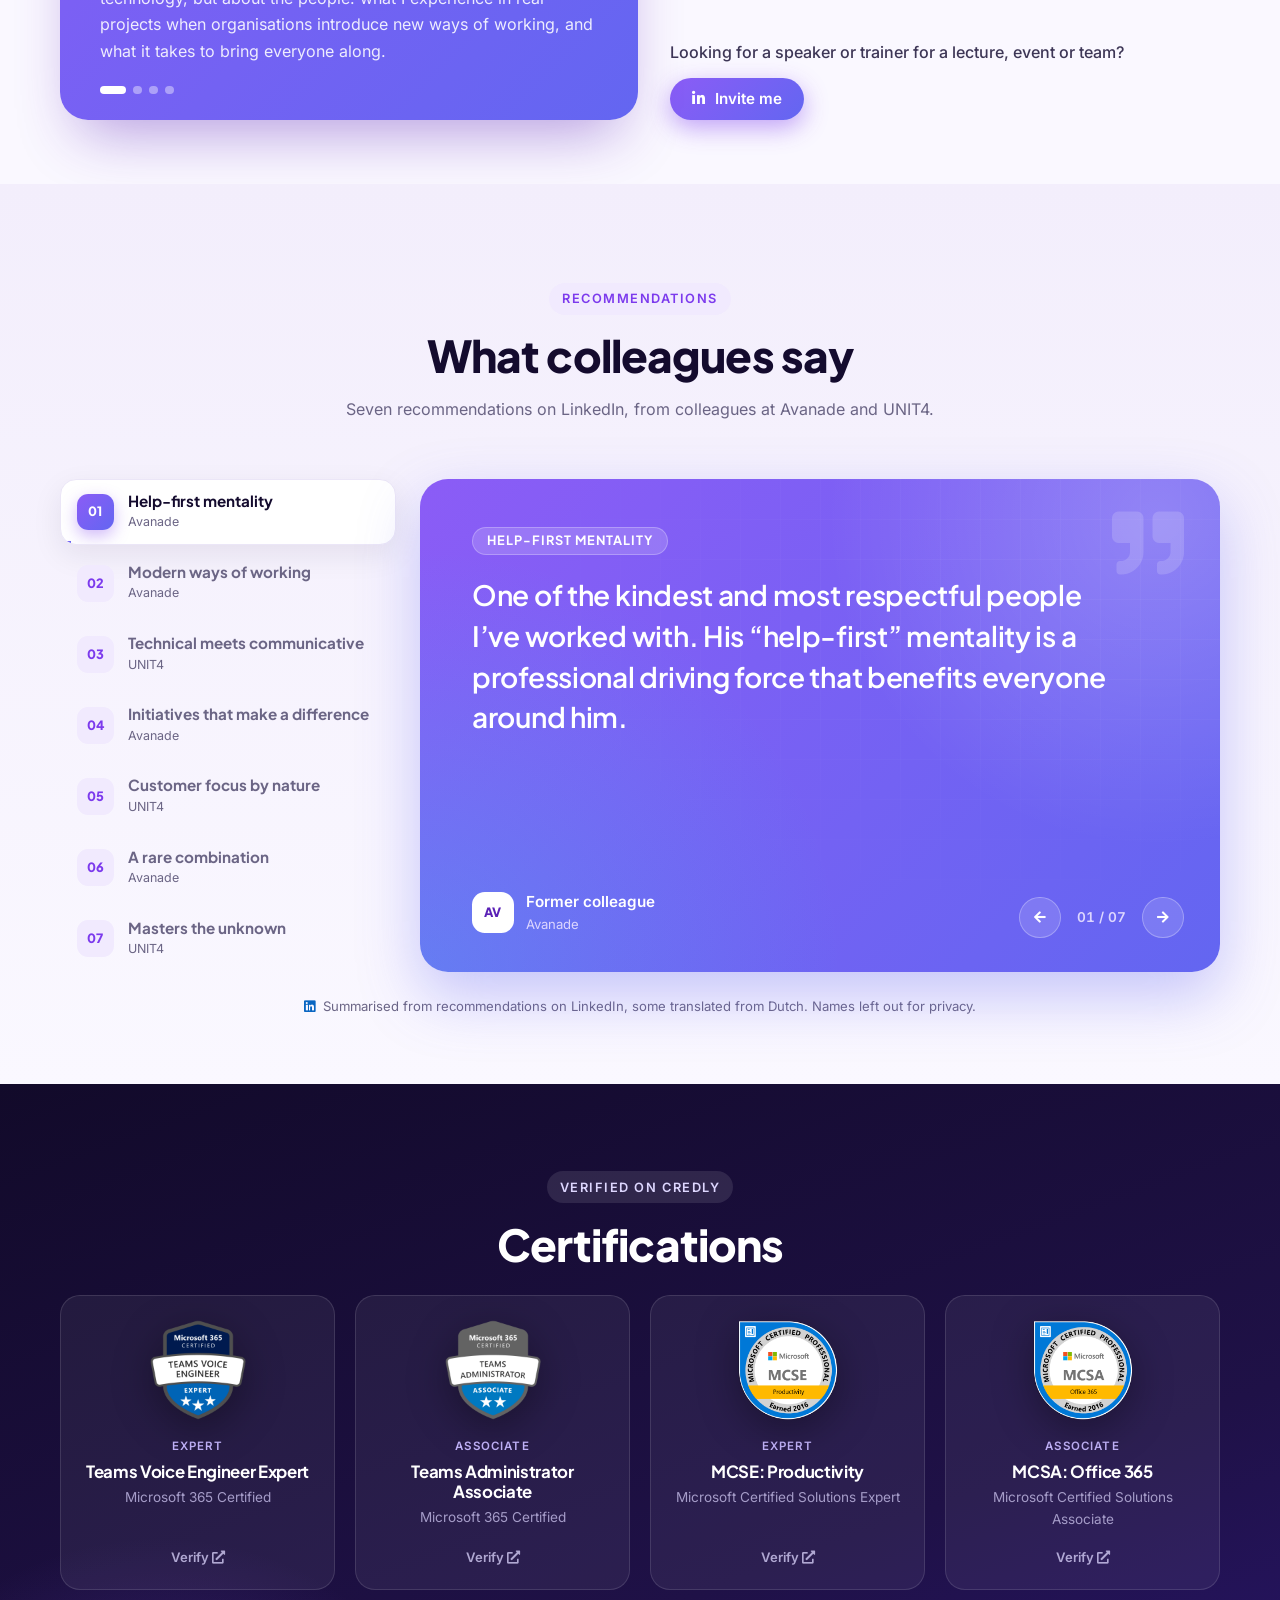
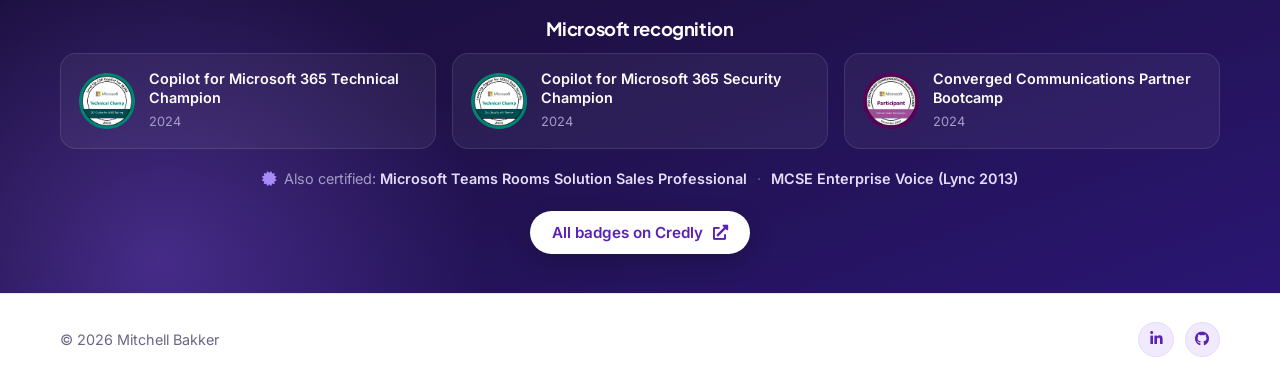
==== commit d6eb4ccd: "Birthday: LinkedIn post links to the profile, note suggests tagging LinkedIn turns prefilled text in" ====
--- a/index.html
+++ b/index.html
@@ -38,7 +38,7 @@
     <link rel="preload" href="./assets/fonts/plus-jakarta-sans-latin.woff2" as="font" type="font/woff2" crossorigin>
     <link rel="stylesheet" href="./assets/css/fonts.css">
     <link rel="stylesheet" href="https://cdnjs.cloudflare.com/ajax/libs/font-awesome/5.15.3/css/all.min.css" integrity="sha512-iBBXm8fW90+nuLcSKlbmrPcLa0OT92xO1BIsZ+ywDWZCvqsWgccV3gFoRBv0z+8dLJgyAHIhR35VZc2oM/gI1w==" crossorigin="anonymous" referrerpolicy="no-referrer">
-    <link rel="stylesheet" href="./assets/css/main.css?v=20261116d">
+    <link rel="stylesheet" href="./assets/css/main.css?v=20261116e">
     <script>document.documentElement.classList.add("js");</script>
     <script type="application/ld+json">
     {
@@ -624,6 +624,6 @@
     <i class="fas fa-arrow-up" aria-hidden="true"></i>
 </a>
 
-<script src="./assets/js/main.js?v=20261116d"></script>
+<script src="./assets/js/main.js?v=20261116e"></script>
 </body>
 </html>
--- a/assets/css/main.css
+++ b/assets/css/main.css
@@ -868,6 +868,7 @@
 .bday-text { display: grid; line-height: 1.2; }
 .bday-text strong { font-family: var(--font-head); font-size: 1.2rem; font-weight: 800; white-space: nowrap; }
 .bday-text small { font-size: 0.92rem; font-weight: 600; color: rgba(255, 255, 255, 0.92); white-space: nowrap; }
+.bday-tip { margin-top: 0.1rem; font-size: 0.8rem; font-style: normal; font-weight: 500; color: rgba(255, 255, 255, 0.85); white-space: nowrap; }
 .bday-in {
   display: grid; place-items: center; flex: none; width: 2.7rem; height: 2.7rem; border-radius: 50%; background: #fff; color: #0a66c2;
   font-size: 1.25rem; transition: transform 0.2s ease;
@@ -883,10 +884,11 @@
   .bday-note.show { transform: none; }
   .bday-link { flex: 1; min-width: 0; gap: 0.6rem; padding-left: 0.5rem; padding-right: 0.25rem; }
   .bday-text { min-width: 0; }
-  .bday-text strong, .bday-text small { white-space: normal; }
+  .bday-text strong, .bday-text small, .bday-tip { white-space: normal; }
   .bday-emoji { font-size: 1.6rem; }
   .bday-text strong { font-size: 1.02rem; }
   .bday-text small { font-size: 0.82rem; }
+  .bday-tip { font-size: 0.74rem; }
   .bday-in { display: none; }
   .bday-note-open .to-top { bottom: 6rem; }
 }
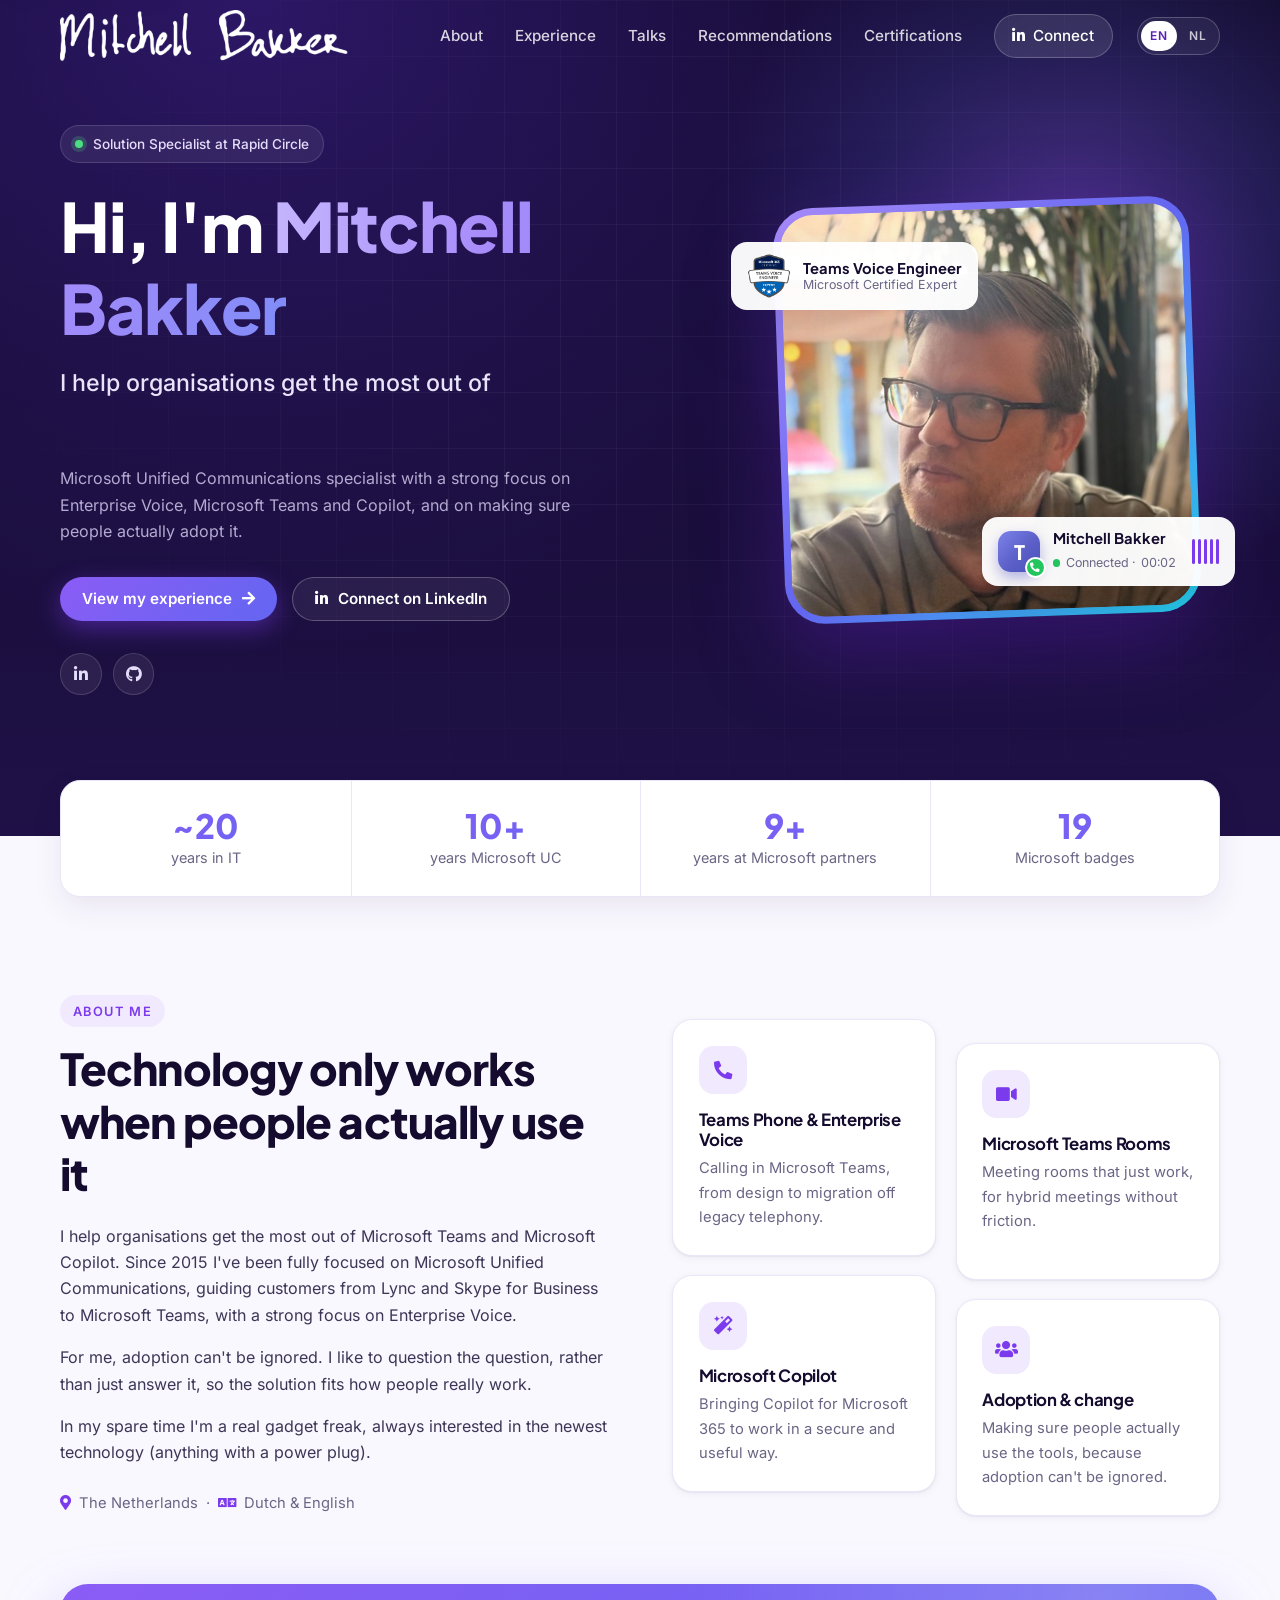
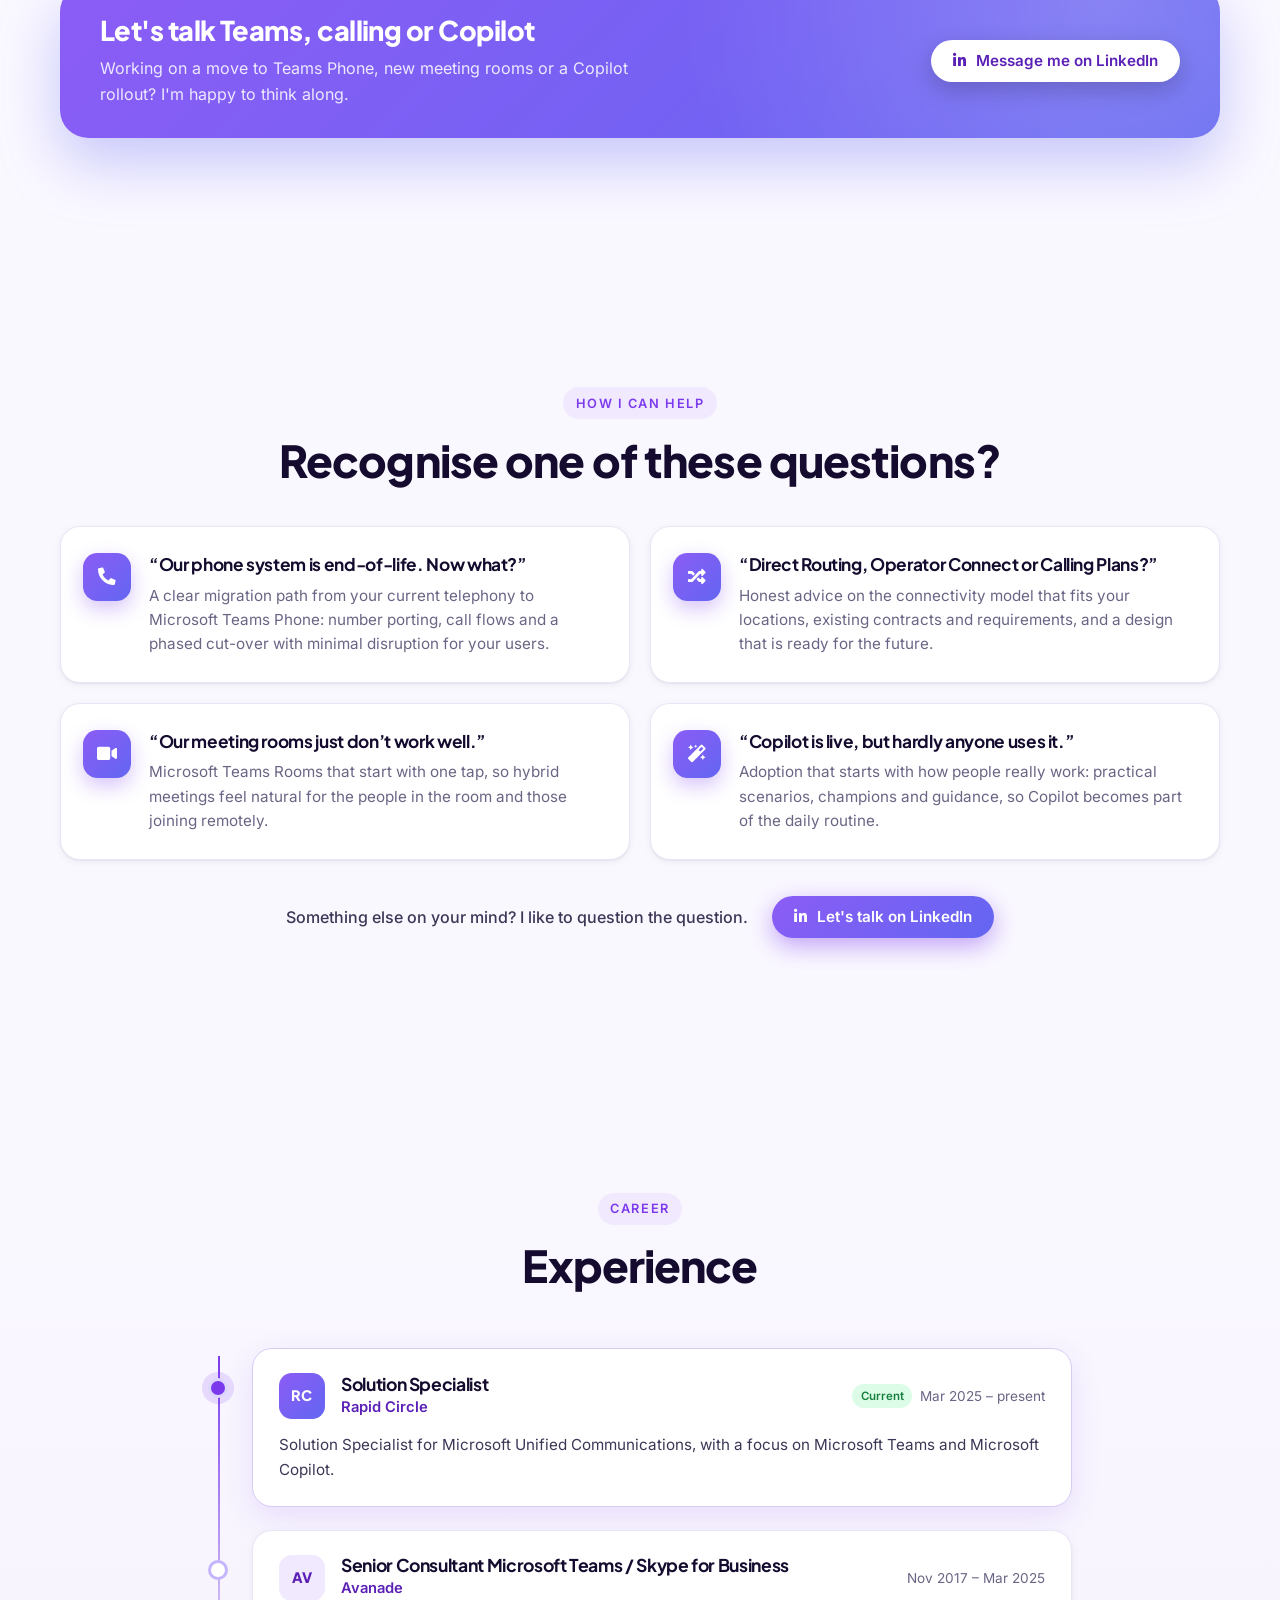
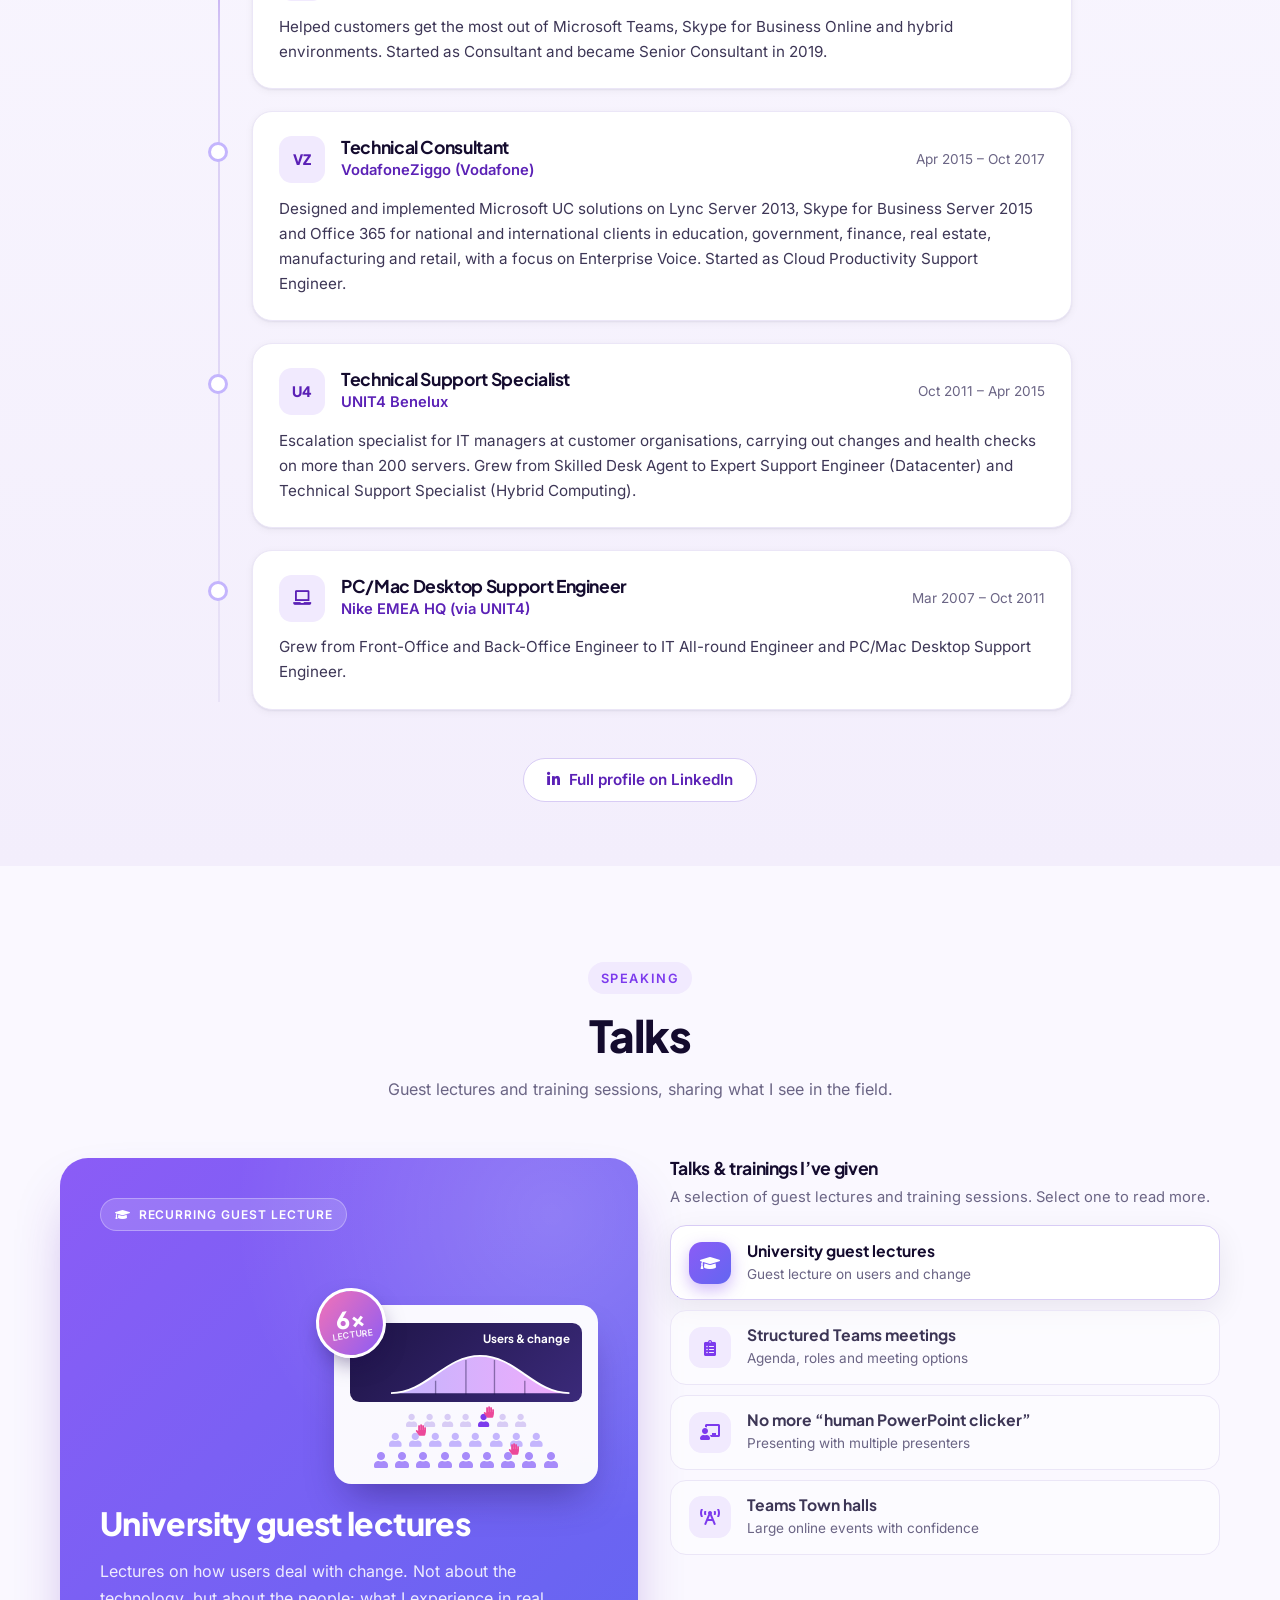
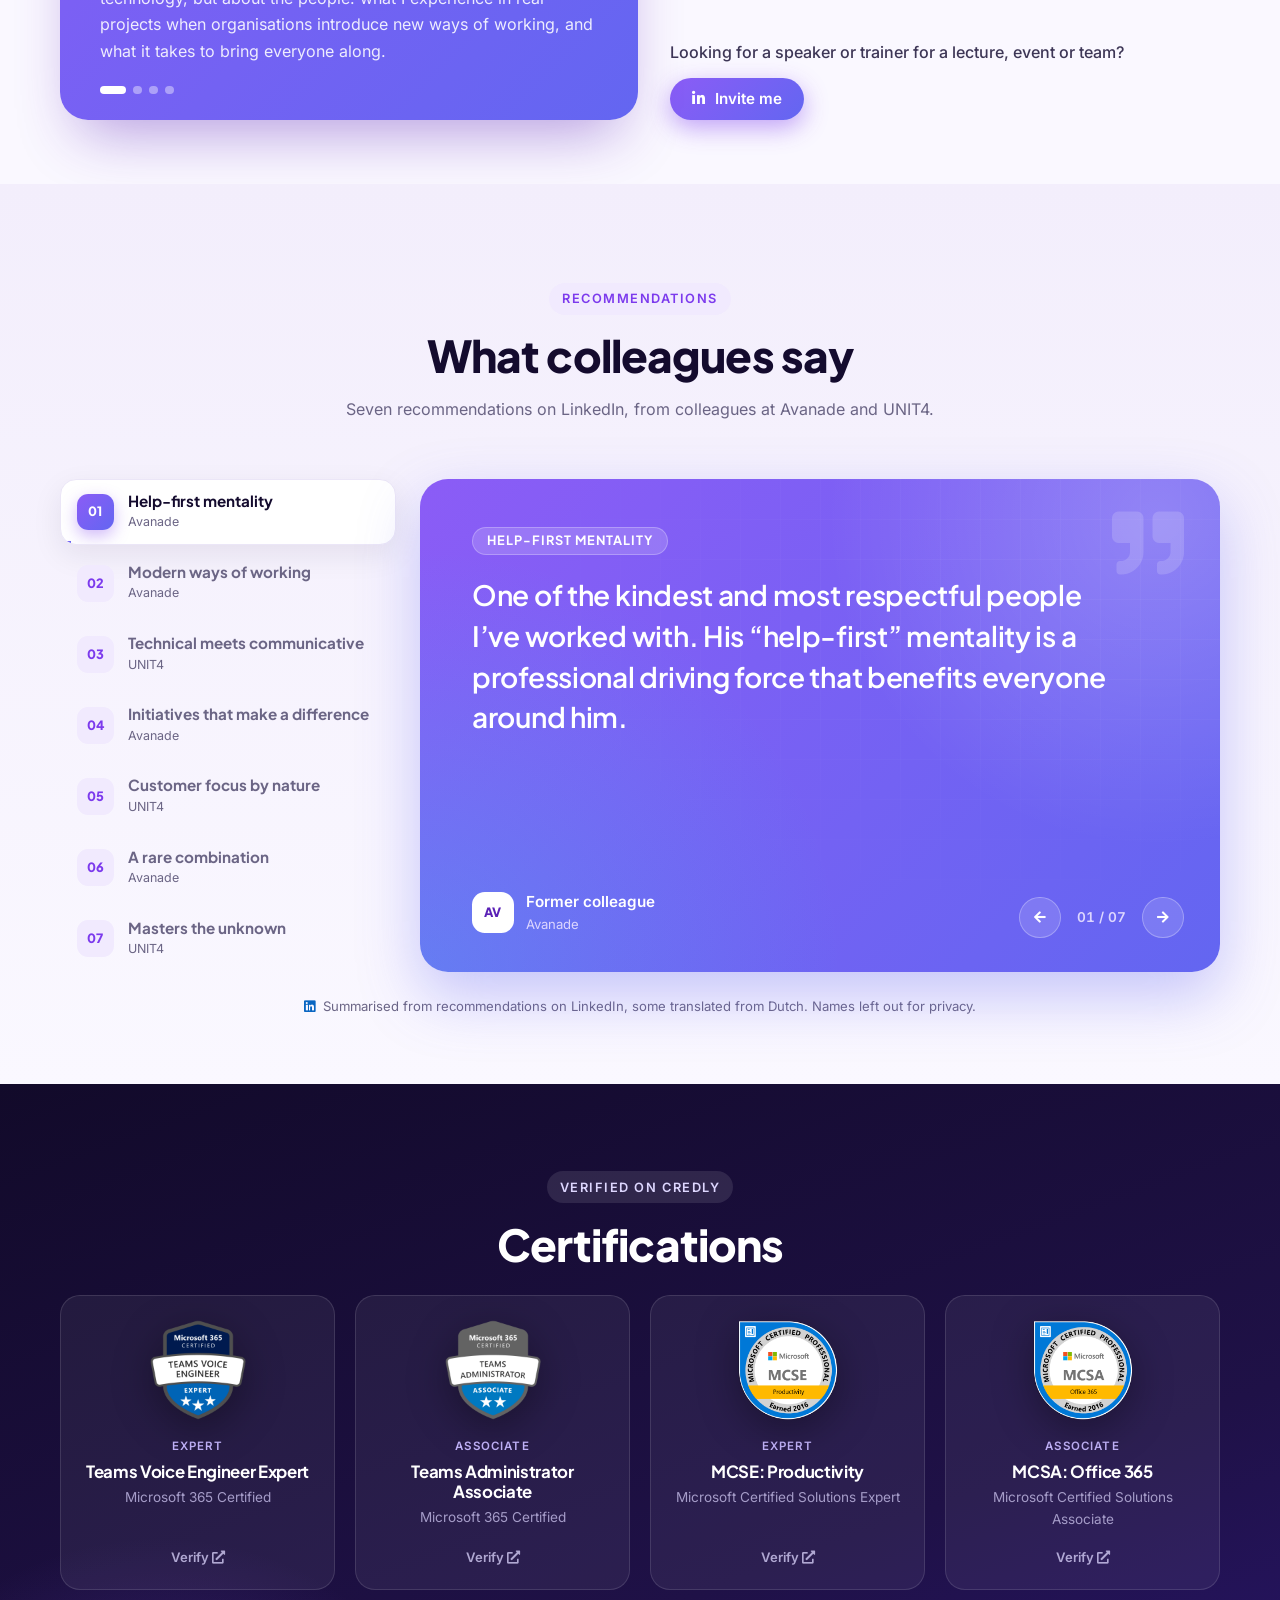
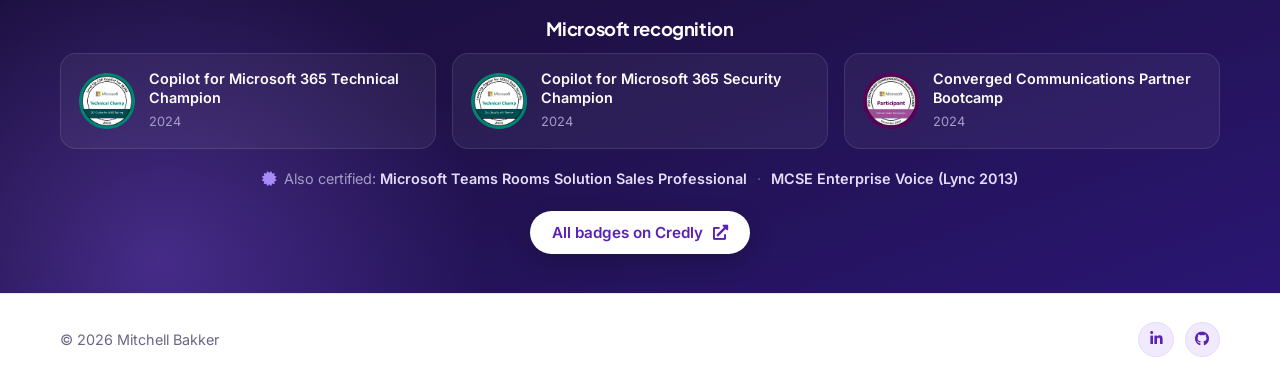
==== commit d2e47600: "Birthday: new LinkedIn post text, linking to the site Co-Authored-By: Claude Opus 5.5 <noreply@anthr" ====
--- a/index.html
+++ b/index.html
@@ -38,7 +38,7 @@
     <link rel="preload" href="./assets/fonts/plus-jakarta-sans-latin.woff2" as="font" type="font/woff2" crossorigin>
     <link rel="stylesheet" href="./assets/css/fonts.css">
     <link rel="stylesheet" href="https://cdnjs.cloudflare.com/ajax/libs/font-awesome/5.15.3/css/all.min.css" integrity="sha512-iBBXm8fW90+nuLcSKlbmrPcLa0OT92xO1BIsZ+ywDWZCvqsWgccV3gFoRBv0z+8dLJgyAHIhR35VZc2oM/gI1w==" crossorigin="anonymous" referrerpolicy="no-referrer">
-    <link rel="stylesheet" href="./assets/css/main.css?v=20261116e">
+    <link rel="stylesheet" href="./assets/css/main.css?v=20261116f">
     <script>document.documentElement.classList.add("js");</script>
     <script type="application/ld+json">
     {
@@ -624,6 +624,6 @@
     <i class="fas fa-arrow-up" aria-hidden="true"></i>
 </a>
 
-<script src="./assets/js/main.js?v=20261116e"></script>
+<script src="./assets/js/main.js?v=20261116f"></script>
 </body>
 </html>
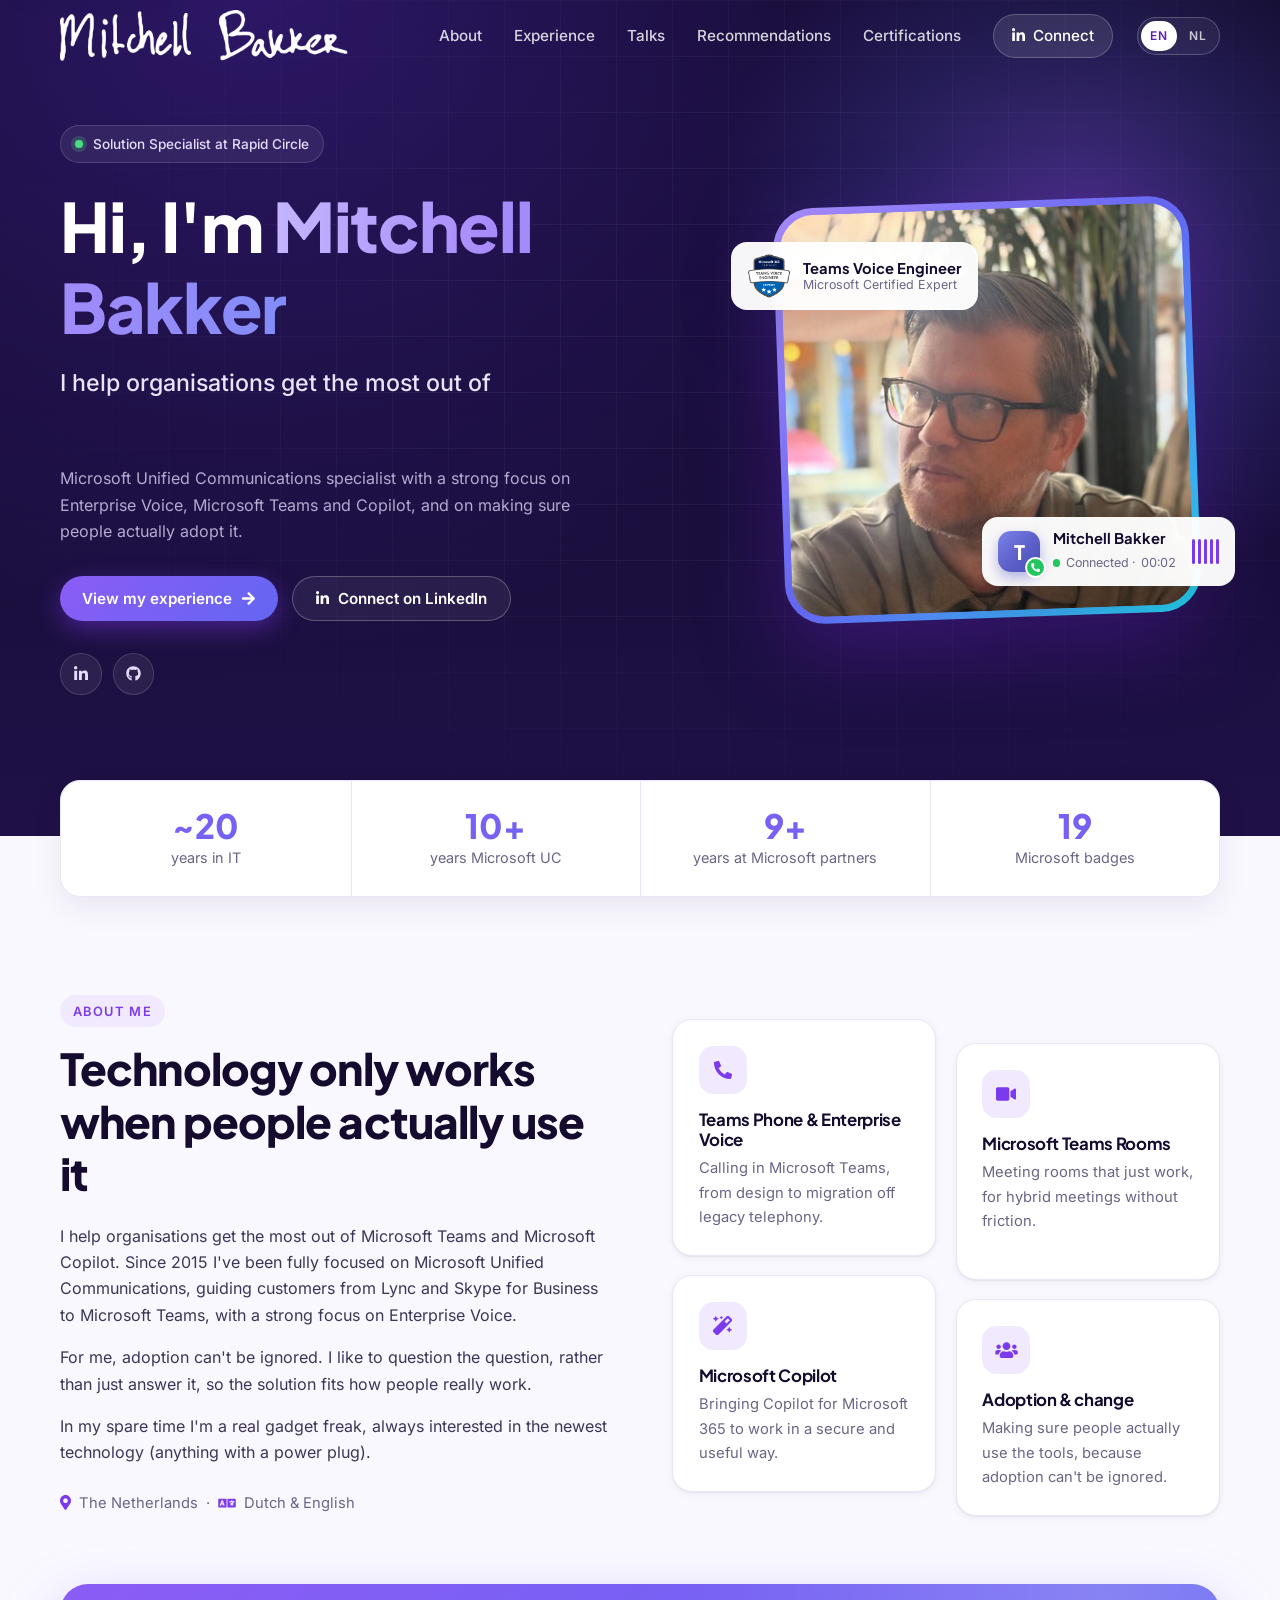
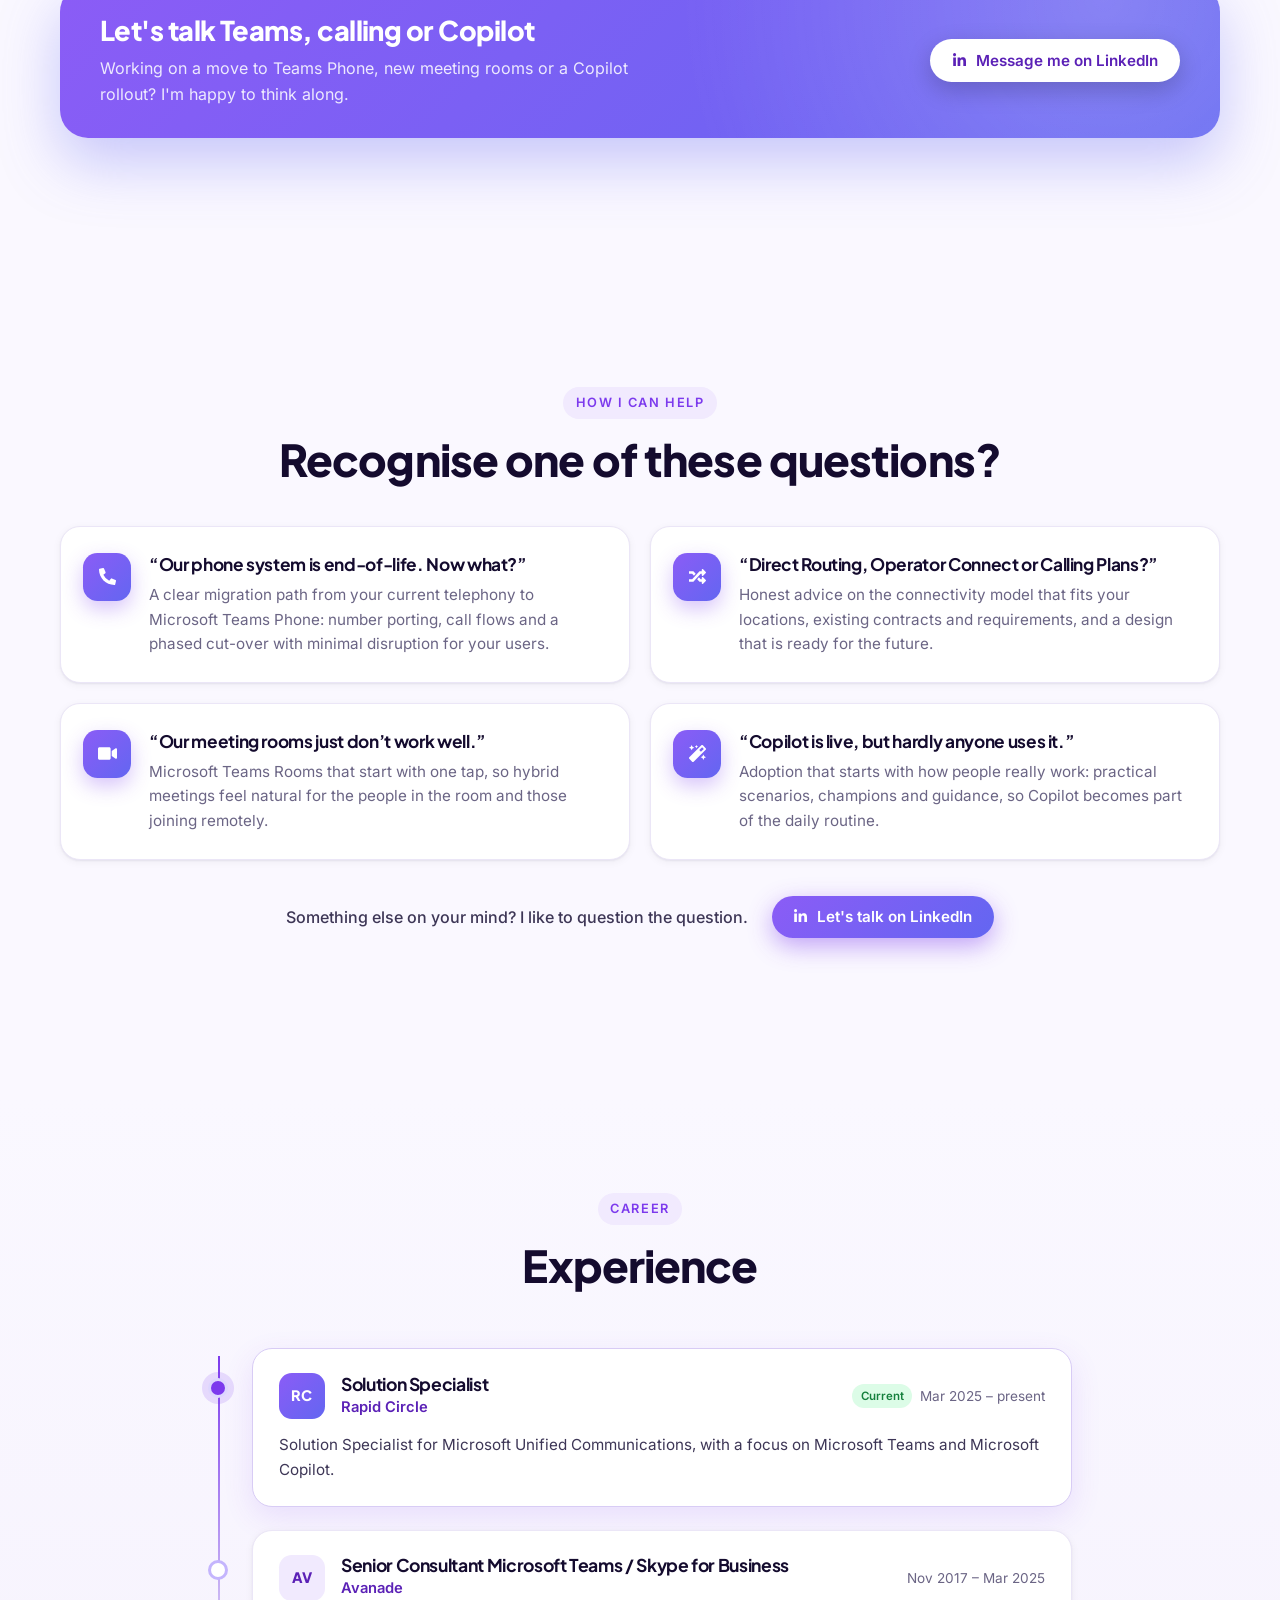
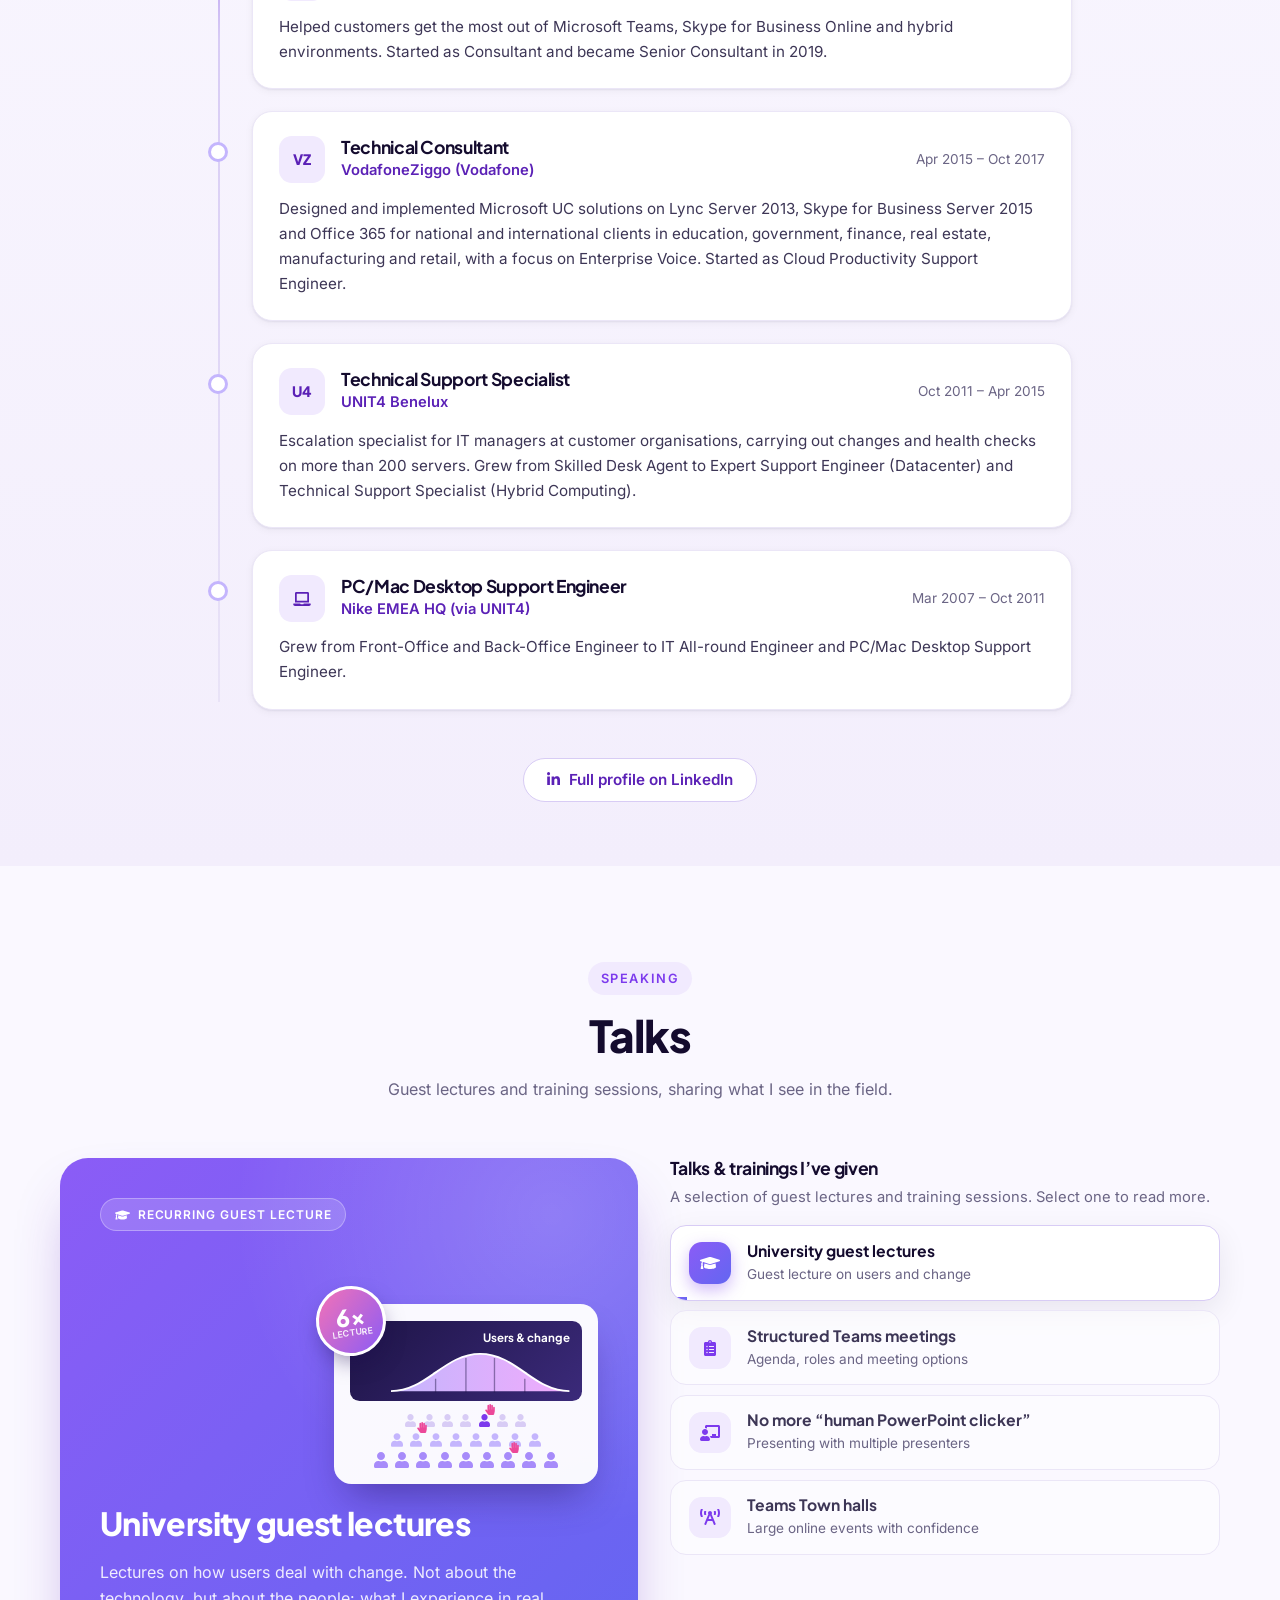
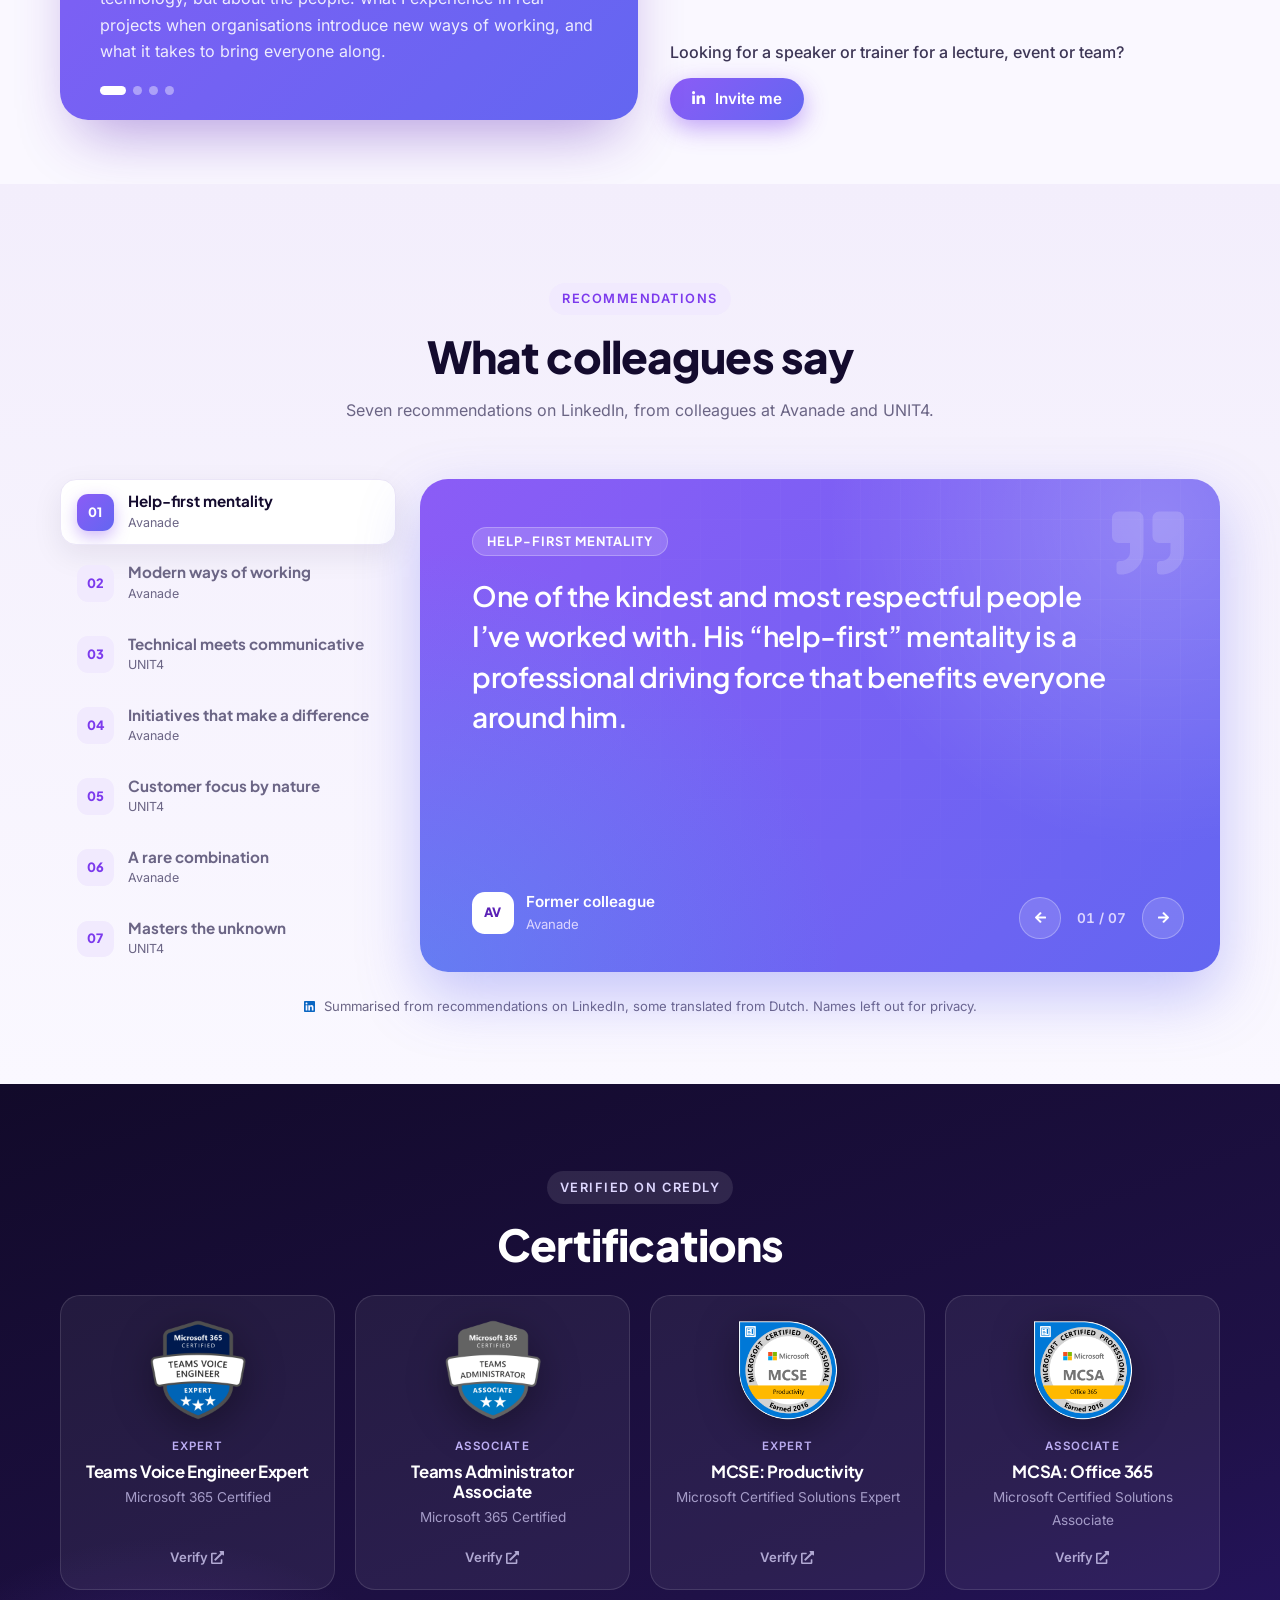
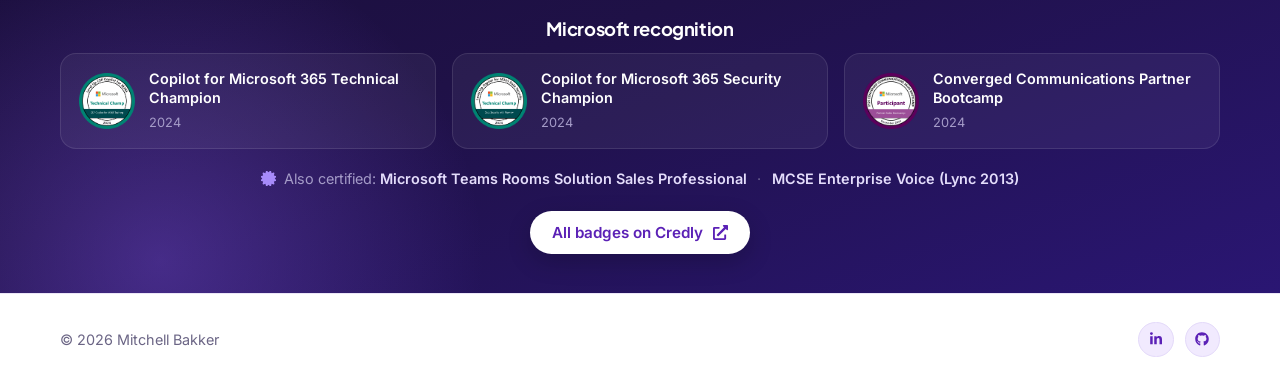
==== commit 62473943: "SEO: 1200x630 share image, self-hosted icons instead of Font Awesome CDN - og-image.jpg (1200x630) f" ====
--- a/index.html
+++ b/index.html
@@ -20,16 +20,16 @@
     <meta property="og:locale:alternate" content="nl_NL">
     <meta property="og:title" content="Mitchell Bakker &ndash; Microsoft Teams &amp; Copilot specialist">
     <meta property="og:description" content="Microsoft Unified Communications specialist at Rapid Circle: Teams Phone, Enterprise Voice, Teams Rooms and Copilot. Certified Teams Voice Engineer Expert with ~20 years in IT.">
-    <meta property="og:image" content="https://mitchellbakker.nl/assets/images/profile.jpg">
-    <meta property="og:image:secure_url" content="https://mitchellbakker.nl/assets/images/profile.jpg">
+    <meta property="og:image" content="https://mitchellbakker.nl/assets/images/og-image.jpg">
+    <meta property="og:image:secure_url" content="https://mitchellbakker.nl/assets/images/og-image.jpg">
     <meta property="og:image:type" content="image/jpeg">
-    <meta property="og:image:width" content="600">
-    <meta property="og:image:height" content="600">
-    <meta property="og:image:alt" content="Photo of Mitchell Bakker">
-    <meta name="twitter:card" content="summary">
+    <meta property="og:image:width" content="1200">
+    <meta property="og:image:height" content="630">
+    <meta property="og:image:alt" content="Mitchell Bakker, Solution Specialist Microsoft Teams &amp; Copilot">
+    <meta name="twitter:card" content="summary_large_image">
     <meta name="twitter:title" content="Mitchell Bakker &ndash; Microsoft Teams &amp; Copilot specialist">
     <meta name="twitter:description" content="Microsoft Unified Communications specialist: Teams Phone, Enterprise Voice, Teams Rooms and Copilot.">
-    <meta name="twitter:image" content="https://mitchellbakker.nl/assets/images/profile.jpg">
+    <meta name="twitter:image" content="https://mitchellbakker.nl/assets/images/og-image.jpg">
 
     <link rel="icon" href="./assets/images/favicon.png" type="image/png">
     <link rel="apple-touch-icon" href="./assets/images/apple-touch-icon.png">
@@ -37,7 +37,7 @@
     <link rel="preload" href="./assets/fonts/inter-latin.woff2" as="font" type="font/woff2" crossorigin>
     <link rel="preload" href="./assets/fonts/plus-jakarta-sans-latin.woff2" as="font" type="font/woff2" crossorigin>
     <link rel="stylesheet" href="./assets/css/fonts.css">
-    <link rel="stylesheet" href="https://cdnjs.cloudflare.com/ajax/libs/font-awesome/5.15.3/css/all.min.css" integrity="sha512-iBBXm8fW90+nuLcSKlbmrPcLa0OT92xO1BIsZ+ywDWZCvqsWgccV3gFoRBv0z+8dLJgyAHIhR35VZc2oM/gI1w==" crossorigin="anonymous" referrerpolicy="no-referrer">
+    <link rel="stylesheet" href="./assets/css/icons.css?v=20261125a">
     <link rel="stylesheet" href="./assets/css/main.css?v=20261116f">
     <script>document.documentElement.classList.add("js");</script>
     <script type="application/ld+json">
--- a/assets/css/icons.css
+++ b/assets/css/icons.css
@@ -0,0 +1,42 @@
+/* Icons: Font Awesome Free 5.15.3 (fontawesome.com), icons licensed CC BY 4.0.
+   Only the icons this site uses, drawn as CSS masks in the current text colour.
+   Generated from the Font Awesome SVG sprites; markup stays <i class="fas fa-name">. */
+.fas, .fab { display: inline-block; font-style: normal; font-variant: normal; line-height: 1; }
+.fas::before, .fab::before {
+  content: ""; display: inline-block; width: calc(var(--fa-w, 512) / 512 * 1em); height: 1em; vertical-align: -0.125em;
+  background-color: currentColor; -webkit-mask: var(--fa-i) center / contain no-repeat; mask: var(--fa-i) center / contain no-repeat;
+}
+.fas.fa-arrow-left { --fa-w: 448; --fa-i: url("data:image/svg+xml,%3Csvg xmlns='http://www.w3.org/2000/svg' viewBox='0 0 448 512'%3E%3Cpath d='M257.5 445.1l-22.2 22.2c-9.4 9.4-24.6 9.4-33.9 0L7 273c-9.4-9.4-9.4-24.6 0-33.9L201.4 44.7c9.4-9.4 24.6-9.4 33.9 0l22.2 22.2c9.5 9.5 9.3 25-.4 34.3L136.6 216H424c13.3 0 24 10.7 24 24v32c0 13.3-10.7 24-24 24H136.6l120.5 114.8c9.8 9.3 10 24.8.4 34.3z'/%3E%3C/svg%3E"); }
+.fas.fa-arrow-right { --fa-w: 448; --fa-i: url("data:image/svg+xml,%3Csvg xmlns='http://www.w3.org/2000/svg' viewBox='0 0 448 512'%3E%3Cpath d='M190.5 66.9l22.2-22.2c9.4-9.4 24.6-9.4 33.9 0L441 239c9.4 9.4 9.4 24.6 0 33.9L246.6 467.3c-9.4 9.4-24.6 9.4-33.9 0l-22.2-22.2c-9.5-9.5-9.3-25 .4-34.3L311.4 296H24c-13.3 0-24-10.7-24-24v-32c0-13.3 10.7-24 24-24h287.4L190.9 101.2c-9.8-9.3-10-24.8-.4-34.3z'/%3E%3C/svg%3E"); }
+.fas.fa-arrow-up { --fa-w: 448; --fa-i: url("data:image/svg+xml,%3Csvg xmlns='http://www.w3.org/2000/svg' viewBox='0 0 448 512'%3E%3Cpath d='M34.9 289.5l-22.2-22.2c-9.4-9.4-9.4-24.6 0-33.9L207 39c9.4-9.4 24.6-9.4 33.9 0l194.3 194.3c9.4 9.4 9.4 24.6 0 33.9L413 289.4c-9.5 9.5-25 9.3-34.3-.4L264 168.6V456c0 13.3-10.7 24-24 24h-32c-13.3 0-24-10.7-24-24V168.6L69.2 289.1c-9.3 9.8-24.8 10-34.3.4z'/%3E%3C/svg%3E"); }
+.fas.fa-bars { --fa-w: 448; --fa-i: url("data:image/svg+xml,%3Csvg xmlns='http://www.w3.org/2000/svg' viewBox='0 0 448 512'%3E%3Cpath d='M16 132h416c8.837 0 16-7.163 16-16V76c0-8.837-7.163-16-16-16H16C7.163 60 0 67.163 0 76v40c0 8.837 7.163 16 16 16zm0 160h416c8.837 0 16-7.163 16-16v-40c0-8.837-7.163-16-16-16H16c-8.837 0-16 7.163-16 16v40c0 8.837 7.163 16 16 16zm0 160h416c8.837 0 16-7.163 16-16v-40c0-8.837-7.163-16-16-16H16c-8.837 0-16 7.163-16 16v40c0 8.837 7.163 16 16 16z'/%3E%3C/svg%3E"); }
+.fas.fa-broadcast-tower { --fa-w: 640; --fa-i: url("data:image/svg+xml,%3Csvg xmlns='http://www.w3.org/2000/svg' viewBox='0 0 640 512'%3E%3Cpath d='M150.94 192h33.73c11.01 0 18.61-10.83 14.86-21.18-4.93-13.58-7.55-27.98-7.55-42.82s2.62-29.24 7.55-42.82C203.29 74.83 195.68 64 184.67 64h-33.73c-7.01 0-13.46 4.49-15.41 11.23C130.64 92.21 128 109.88 128 128c0 18.12 2.64 35.79 7.54 52.76 1.94 6.74 8.39 11.24 15.4 11.24zM89.92 23.34C95.56 12.72 87.97 0 75.96 0H40.63c-6.27 0-12.14 3.59-14.74 9.31C9.4 45.54 0 85.65 0 128c0 24.75 3.12 68.33 26.69 118.86 2.62 5.63 8.42 9.14 14.61 9.14h34.84c12.02 0 19.61-12.74 13.95-23.37-49.78-93.32-16.71-178.15-.17-209.29zM614.06 9.29C611.46 3.58 605.6 0 599.33 0h-35.42c-11.98 0-19.66 12.66-14.02 23.25 18.27 34.29 48.42 119.42.28 209.23-5.72 10.68 1.8 23.52 13.91 23.52h35.23c6.27 0 12.13-3.58 14.73-9.29C630.57 210.48 640 170.36 640 128s-9.42-82.48-25.94-118.71zM489.06 64h-33.73c-11.01 0-18.61 10.83-14.86 21.18 4.93 13.58 7.55 27.98 7.55 42.82s-2.62 29.24-7.55 42.82c-3.76 10.35 3.85 21.18 14.86 21.18h33.73c7.02 0 13.46-4.49 15.41-11.24 4.9-16.97 7.53-34.64 7.53-52.76 0-18.12-2.64-35.79-7.54-52.76-1.94-6.75-8.39-11.24-15.4-11.24zm-116.3 100.12c7.05-10.29 11.2-22.71 11.2-36.12 0-35.35-28.63-64-63.96-64-35.32 0-63.96 28.65-63.96 64 0 13.41 4.15 25.83 11.2 36.12l-130.5 313.41c-3.4 8.15.46 17.52 8.61 20.92l29.51 12.31c8.15 3.4 17.52-.46 20.91-8.61L244.96 384h150.07l49.2 118.15c3.4 8.16 12.76 12.01 20.91 8.61l29.51-12.31c8.15-3.4 12-12.77 8.61-20.92l-130.5-313.41zM271.62 320L320 203.81 368.38 320h-96.76z'/%3E%3C/svg%3E"); }
+.fas.fa-calendar-alt { --fa-w: 448; --fa-i: url("data:image/svg+xml,%3Csvg xmlns='http://www.w3.org/2000/svg' viewBox='0 0 448 512'%3E%3Cpath d='M0 464c0 26.5 21.5 48 48 48h352c26.5 0 48-21.5 48-48V192H0v272zm320-196c0-6.6 5.4-12 12-12h40c6.6 0 12 5.4 12 12v40c0 6.6-5.4 12-12 12h-40c-6.6 0-12-5.4-12-12v-40zm0 128c0-6.6 5.4-12 12-12h40c6.6 0 12 5.4 12 12v40c0 6.6-5.4 12-12 12h-40c-6.6 0-12-5.4-12-12v-40zM192 268c0-6.6 5.4-12 12-12h40c6.6 0 12 5.4 12 12v40c0 6.6-5.4 12-12 12h-40c-6.6 0-12-5.4-12-12v-40zm0 128c0-6.6 5.4-12 12-12h40c6.6 0 12 5.4 12 12v40c0 6.6-5.4 12-12 12h-40c-6.6 0-12-5.4-12-12v-40zM64 268c0-6.6 5.4-12 12-12h40c6.6 0 12 5.4 12 12v40c0 6.6-5.4 12-12 12H76c-6.6 0-12-5.4-12-12v-40zm0 128c0-6.6 5.4-12 12-12h40c6.6 0 12 5.4 12 12v40c0 6.6-5.4 12-12 12H76c-6.6 0-12-5.4-12-12v-40zM400 64h-48V16c0-8.8-7.2-16-16-16h-32c-8.8 0-16 7.2-16 16v48H160V16c0-8.8-7.2-16-16-16h-32c-8.8 0-16 7.2-16 16v48H48C21.5 64 0 85.5 0 112v48h448v-48c0-26.5-21.5-48-48-48z'/%3E%3C/svg%3E"); }
+.fas.fa-certificate { --fa-w: 512; --fa-i: url("data:image/svg+xml,%3Csvg xmlns='http://www.w3.org/2000/svg' viewBox='0 0 512 512'%3E%3Cpath d='M458.622 255.92l45.985-45.005c13.708-12.977 7.316-36.039-10.664-40.339l-62.65-15.99 17.661-62.015c4.991-17.838-11.829-34.663-29.661-29.671l-61.994 17.667-15.984-62.671C337.085.197 313.765-6.276 300.99 7.228L256 53.57 211.011 7.229c-12.63-13.351-36.047-7.234-40.325 10.668l-15.984 62.671-61.995-17.667C74.87 57.907 58.056 74.738 63.046 92.572l17.661 62.015-62.65 15.99C.069 174.878-6.31 197.944 7.392 210.915l45.985 45.005-45.985 45.004c-13.708 12.977-7.316 36.039 10.664 40.339l62.65 15.99-17.661 62.015c-4.991 17.838 11.829 34.663 29.661 29.671l61.994-17.667 15.984 62.671c4.439 18.575 27.696 24.018 40.325 10.668L256 458.61l44.989 46.001c12.5 13.488 35.987 7.486 40.325-10.668l15.984-62.671 61.994 17.667c17.836 4.994 34.651-11.837 29.661-29.671l-17.661-62.015 62.65-15.99c17.987-4.302 24.366-27.367 10.664-40.339l-45.984-45.004z'/%3E%3C/svg%3E"); }
+.fas.fa-chalkboard-teacher { --fa-w: 640; --fa-i: url("data:image/svg+xml,%3Csvg xmlns='http://www.w3.org/2000/svg' viewBox='0 0 640 512'%3E%3Cpath d='M208 352c-2.39 0-4.78.35-7.06 1.09C187.98 357.3 174.35 360 160 360c-14.35 0-27.98-2.7-40.95-6.91-2.28-.74-4.66-1.09-7.05-1.09C49.94 352-.33 402.48 0 464.62.14 490.88 21.73 512 48 512h224c26.27 0 47.86-21.12 48-47.38.33-62.14-49.94-112.62-112-112.62zm-48-32c53.02 0 96-42.98 96-96s-42.98-96-96-96-96 42.98-96 96 42.98 96 96 96zM592 0H208c-26.47 0-48 22.25-48 49.59V96c23.42 0 45.1 6.78 64 17.8V64h352v288h-64v-64H384v64h-76.24c19.1 16.69 33.12 38.73 39.69 64H592c26.47 0 48-22.25 48-49.59V49.59C640 22.25 618.47 0 592 0z'/%3E%3C/svg%3E"); }
+.fas.fa-check-circle { --fa-w: 512; --fa-i: url("data:image/svg+xml,%3Csvg xmlns='http://www.w3.org/2000/svg' viewBox='0 0 512 512'%3E%3Cpath d='M504 256c0 136.967-111.033 248-248 248S8 392.967 8 256 119.033 8 256 8s248 111.033 248 248zM227.314 387.314l184-184c6.248-6.248 6.248-16.379 0-22.627l-22.627-22.627c-6.248-6.249-16.379-6.249-22.628 0L216 308.118l-70.059-70.059c-6.248-6.248-16.379-6.248-22.628 0l-22.627 22.627c-6.248 6.248-6.248 16.379 0 22.627l104 104c6.249 6.249 16.379 6.249 22.628.001z'/%3E%3C/svg%3E"); }
+.fas.fa-clipboard-list { --fa-w: 384; --fa-i: url("data:image/svg+xml,%3Csvg xmlns='http://www.w3.org/2000/svg' viewBox='0 0 384 512'%3E%3Cpath d='M336 64h-80c0-35.3-28.7-64-64-64s-64 28.7-64 64H48C21.5 64 0 85.5 0 112v352c0 26.5 21.5 48 48 48h288c26.5 0 48-21.5 48-48V112c0-26.5-21.5-48-48-48zM96 424c-13.3 0-24-10.7-24-24s10.7-24 24-24 24 10.7 24 24-10.7 24-24 24zm0-96c-13.3 0-24-10.7-24-24s10.7-24 24-24 24 10.7 24 24-10.7 24-24 24zm0-96c-13.3 0-24-10.7-24-24s10.7-24 24-24 24 10.7 24 24-10.7 24-24 24zm96-192c13.3 0 24 10.7 24 24s-10.7 24-24 24-24-10.7-24-24 10.7-24 24-24zm128 368c0 4.4-3.6 8-8 8H168c-4.4 0-8-3.6-8-8v-16c0-4.4 3.6-8 8-8h144c4.4 0 8 3.6 8 8v16zm0-96c0 4.4-3.6 8-8 8H168c-4.4 0-8-3.6-8-8v-16c0-4.4 3.6-8 8-8h144c4.4 0 8 3.6 8 8v16zm0-96c0 4.4-3.6 8-8 8H168c-4.4 0-8-3.6-8-8v-16c0-4.4 3.6-8 8-8h144c4.4 0 8 3.6 8 8v16z'/%3E%3C/svg%3E"); }
+.fas.fa-comments { --fa-w: 576; --fa-i: url("data:image/svg+xml,%3Csvg xmlns='http://www.w3.org/2000/svg' viewBox='0 0 576 512'%3E%3Cpath d='M416 192c0-88.4-93.1-160-208-160S0 103.6 0 192c0 34.3 14.1 65.9 38 92-13.4 30.2-35.5 54.2-35.8 54.5-2.2 2.3-2.8 5.7-1.5 8.7S4.8 352 8 352c36.6 0 66.9-12.3 88.7-25 32.2 15.7 70.3 25 111.3 25 114.9 0 208-71.6 208-160zm122 220c23.9-26 38-57.7 38-92 0-66.9-53.5-124.2-129.3-148.1.9 6.6 1.3 13.3 1.3 20.1 0 105.9-107.7 192-240 192-10.8 0-21.3-.8-31.7-1.9C207.8 439.6 281.8 480 368 480c41 0 79.1-9.2 111.3-25 21.8 12.7 52.1 25 88.7 25 3.2 0 6.1-1.9 7.3-4.8 1.3-2.9.7-6.3-1.5-8.7-.3-.3-22.4-24.2-35.8-54.5z'/%3E%3C/svg%3E"); }
+.fas.fa-dot-circle { --fa-w: 512; --fa-i: url("data:image/svg+xml,%3Csvg xmlns='http://www.w3.org/2000/svg' viewBox='0 0 512 512'%3E%3Cpath d='M256 8C119.033 8 8 119.033 8 256s111.033 248 248 248 248-111.033 248-248S392.967 8 256 8zm80 248c0 44.112-35.888 80-80 80s-80-35.888-80-80 35.888-80 80-80 80 35.888 80 80z'/%3E%3C/svg%3E"); }
+.fas.fa-external-link-alt { --fa-w: 512; --fa-i: url("data:image/svg+xml,%3Csvg xmlns='http://www.w3.org/2000/svg' viewBox='0 0 512 512'%3E%3Cpath d='M432,320H400a16,16,0,0,0-16,16V448H64V128H208a16,16,0,0,0,16-16V80a16,16,0,0,0-16-16H48A48,48,0,0,0,0,112V464a48,48,0,0,0,48,48H400a48,48,0,0,0,48-48V336A16,16,0,0,0,432,320ZM488,0h-128c-21.37,0-32.05,25.91-17,41l35.73,35.73L135,320.37a24,24,0,0,0,0,34L157.67,377a24,24,0,0,0,34,0L435.28,133.32,471,169c15,15,41,4.5,41-17V24A24,24,0,0,0,488,0Z'/%3E%3C/svg%3E"); }
+.fas.fa-graduation-cap { --fa-w: 640; --fa-i: url("data:image/svg+xml,%3Csvg xmlns='http://www.w3.org/2000/svg' viewBox='0 0 640 512'%3E%3Cpath d='M622.34 153.2L343.4 67.5c-15.2-4.67-31.6-4.67-46.79 0L17.66 153.2c-23.54 7.23-23.54 38.36 0 45.59l48.63 14.94c-10.67 13.19-17.23 29.28-17.88 46.9C38.78 266.15 32 276.11 32 288c0 10.78 5.68 19.85 13.86 25.65L20.33 428.53C18.11 438.52 25.71 448 35.94 448h56.11c10.24 0 17.84-9.48 15.62-19.47L82.14 313.65C90.32 307.85 96 298.78 96 288c0-11.57-6.47-21.25-15.66-26.87.76-15.02 8.44-28.3 20.69-36.72L296.6 284.5c9.06 2.78 26.44 6.25 46.79 0l278.95-85.7c23.55-7.24 23.55-38.36 0-45.6zM352.79 315.09c-28.53 8.76-52.84 3.92-65.59 0l-145.02-44.55L128 384c0 35.35 85.96 64 192 64s192-28.65 192-64l-14.18-113.47-145.03 44.56z'/%3E%3C/svg%3E"); }
+.fas.fa-hand-paper { --fa-w: 448; --fa-i: url("data:image/svg+xml,%3Csvg xmlns='http://www.w3.org/2000/svg' viewBox='0 0 448 512'%3E%3Cpath d='M408.781 128.007C386.356 127.578 368 146.36 368 168.79V256h-8V79.79c0-22.43-18.356-41.212-40.781-40.783C297.488 39.423 280 57.169 280 79v177h-8V40.79C272 18.36 253.644-.422 231.219.007 209.488.423 192 18.169 192 40v216h-8V80.79c0-22.43-18.356-41.212-40.781-40.783C121.488 40.423 104 58.169 104 80v235.992l-31.648-43.519c-12.993-17.866-38.009-21.817-55.877-8.823-17.865 12.994-21.815 38.01-8.822 55.877l125.601 172.705A48 48 0 0 0 172.073 512h197.59c22.274 0 41.622-15.324 46.724-37.006l26.508-112.66a192.011 192.011 0 0 0 5.104-43.975V168c.001-21.831-17.487-39.577-39.218-39.993z'/%3E%3C/svg%3E"); }
+.fas.fa-heart { --fa-w: 512; --fa-i: url("data:image/svg+xml,%3Csvg xmlns='http://www.w3.org/2000/svg' viewBox='0 0 512 512'%3E%3Cpath d='M462.3 62.6C407.5 15.9 326 24.3 275.7 76.2L256 96.5l-19.7-20.3C186.1 24.3 104.5 15.9 49.7 62.6c-62.8 53.6-66.1 149.8-9.9 207.9l193.5 199.8c12.5 12.9 32.8 12.9 45.3 0l193.5-199.8c56.3-58.1 53-154.3-9.8-207.9z'/%3E%3C/svg%3E"); }
+.fas.fa-language { --fa-w: 640; --fa-i: url("data:image/svg+xml,%3Csvg xmlns='http://www.w3.org/2000/svg' viewBox='0 0 640 512'%3E%3Cpath d='M152.1 236.2c-3.5-12.1-7.8-33.2-7.8-33.2h-.5s-4.3 21.1-7.8 33.2l-11.1 37.5H163zM616 96H336v320h280c13.3 0 24-10.7 24-24V120c0-13.3-10.7-24-24-24zm-24 120c0 6.6-5.4 12-12 12h-11.4c-6.9 23.6-21.7 47.4-42.7 69.9 8.4 6.4 17.1 12.5 26.1 18 5.5 3.4 7.3 10.5 4.1 16.2l-7.9 13.9c-3.4 5.9-10.9 7.8-16.7 4.3-12.6-7.8-24.5-16.1-35.4-24.9-10.9 8.7-22.7 17.1-35.4 24.9-5.8 3.5-13.3 1.6-16.7-4.3l-7.9-13.9c-3.2-5.6-1.4-12.8 4.2-16.2 9.3-5.7 18-11.7 26.1-18-7.9-8.4-14.9-17-21-25.7-4-5.7-2.2-13.6 3.7-17.1l6.5-3.9 7.3-4.3c5.4-3.2 12.4-1.7 16 3.4 5 7 10.8 14 17.4 20.9 13.5-14.2 23.8-28.9 30-43.2H412c-6.6 0-12-5.4-12-12v-16c0-6.6 5.4-12 12-12h64v-16c0-6.6 5.4-12 12-12h16c6.6 0 12 5.4 12 12v16h64c6.6 0 12 5.4 12 12zM0 120v272c0 13.3 10.7 24 24 24h280V96H24c-13.3 0-24 10.7-24 24zm58.9 216.1L116.4 167c1.7-4.9 6.2-8.1 11.4-8.1h32.5c5.1 0 9.7 3.3 11.4 8.1l57.5 169.1c2.6 7.8-3.1 15.9-11.4 15.9h-22.9a12 12 0 0 1-11.5-8.6l-9.4-31.9h-60.2l-9.1 31.8c-1.5 5.1-6.2 8.7-11.5 8.7H70.3c-8.2 0-14-8.1-11.4-15.9z'/%3E%3C/svg%3E"); }
+.fas.fa-laptop { --fa-w: 640; --fa-i: url("data:image/svg+xml,%3Csvg xmlns='http://www.w3.org/2000/svg' viewBox='0 0 640 512'%3E%3Cpath d='M624 416H381.54c-.74 19.81-14.71 32-32.74 32H288c-18.69 0-33.02-17.47-32.77-32H16c-8.8 0-16 7.2-16 16v16c0 35.2 28.8 64 64 64h512c35.2 0 64-28.8 64-64v-16c0-8.8-7.2-16-16-16zM576 48c0-26.4-21.6-48-48-48H112C85.6 0 64 21.6 64 48v336h512V48zm-64 272H128V64h384v256z'/%3E%3C/svg%3E"); }
+.fas.fa-magic { --fa-w: 512; --fa-i: url("data:image/svg+xml,%3Csvg xmlns='http://www.w3.org/2000/svg' viewBox='0 0 512 512'%3E%3Cpath d='M224 96l16-32 32-16-32-16-16-32-16 32-32 16 32 16 16 32zM80 160l26.66-53.33L160 80l-53.34-26.67L80 0 53.34 53.33 0 80l53.34 26.67L80 160zm352 128l-26.66 53.33L352 368l53.34 26.67L432 448l26.66-53.33L512 368l-53.34-26.67L432 288zm70.62-193.77L417.77 9.38C411.53 3.12 403.34 0 395.15 0c-8.19 0-16.38 3.12-22.63 9.38L9.38 372.52c-12.5 12.5-12.5 32.76 0 45.25l84.85 84.85c6.25 6.25 14.44 9.37 22.62 9.37 8.19 0 16.38-3.12 22.63-9.37l363.14-363.15c12.5-12.48 12.5-32.75 0-45.24zM359.45 203.46l-50.91-50.91 86.6-86.6 50.91 50.91-86.6 86.6z'/%3E%3C/svg%3E"); }
+.fas.fa-map-marker-alt { --fa-w: 384; --fa-i: url("data:image/svg+xml,%3Csvg xmlns='http://www.w3.org/2000/svg' viewBox='0 0 384 512'%3E%3Cpath d='M172.268 501.67C26.97 291.031 0 269.413 0 192 0 85.961 85.961 0 192 0s192 85.961 192 192c0 77.413-26.97 99.031-172.268 309.67-9.535 13.774-29.93 13.773-39.464 0zM192 272c44.183 0 80-35.817 80-80s-35.817-80-80-80-80 35.817-80 80 35.817 80 80 80z'/%3E%3C/svg%3E"); }
+.fas.fa-mouse-pointer { --fa-w: 320; --fa-i: url("data:image/svg+xml,%3Csvg xmlns='http://www.w3.org/2000/svg' viewBox='0 0 320 512'%3E%3Cpath d='M302.189 329.126H196.105l55.831 135.993c3.889 9.428-.555 19.999-9.444 23.999l-49.165 21.427c-9.165 4-19.443-.571-23.332-9.714l-53.053-129.136-86.664 89.138C18.729 472.71 0 463.554 0 447.977V18.299C0 1.899 19.921-6.096 30.277 5.443l284.412 292.542c11.472 11.179 3.007 31.141-12.5 31.141z'/%3E%3C/svg%3E"); }
+.fas.fa-pen { --fa-w: 512; --fa-i: url("data:image/svg+xml,%3Csvg xmlns='http://www.w3.org/2000/svg' viewBox='0 0 512 512'%3E%3Cpath d='M290.74 93.24l128.02 128.02-277.99 277.99-114.14 12.6C11.35 513.54-1.56 500.62.14 485.34l12.7-114.22 277.9-277.88zm207.2-19.06l-60.11-60.11c-18.75-18.75-49.16-18.75-67.91 0l-56.55 56.55 128.02 128.02 56.55-56.55c18.75-18.76 18.75-49.16 0-67.91z'/%3E%3C/svg%3E"); }
+.fas.fa-phone-alt { --fa-w: 512; --fa-i: url("data:image/svg+xml,%3Csvg xmlns='http://www.w3.org/2000/svg' viewBox='0 0 512 512'%3E%3Cpath d='M497.39 361.8l-112-48a24 24 0 0 0-28 6.9l-49.6 60.6A370.66 370.66 0 0 1 130.6 204.11l60.6-49.6a23.94 23.94 0 0 0 6.9-28l-48-112A24.16 24.16 0 0 0 122.6.61l-104 24A24 24 0 0 0 0 48c0 256.5 207.9 464 464 464a24 24 0 0 0 23.4-18.6l24-104a24.29 24.29 0 0 0-14.01-27.6z'/%3E%3C/svg%3E"); }
+.fas.fa-phone-slash { --fa-w: 640; --fa-i: url("data:image/svg+xml,%3Csvg xmlns='http://www.w3.org/2000/svg' viewBox='0 0 640 512'%3E%3Cpath d='M268.2 381.4l-49.6-60.6c-6.8-8.3-18.2-11.1-28-6.9l-112 48c-10.7 4.6-16.5 16.1-13.9 27.5l24 104c2.5 10.8 12.1 18.6 23.4 18.6 100.7 0 193.7-32.4 269.7-86.9l-80-61.8c-10.9 6.5-22.1 12.7-33.6 18.1zm365.6 76.7L475.1 335.5C537.9 256.4 576 156.9 576 48c0-11.2-7.7-20.9-18.6-23.4l-104-24c-11.3-2.6-22.9 3.3-27.5 13.9l-48 112c-4.2 9.8-1.4 21.3 6.9 28l60.6 49.6c-12.2 26.1-27.9 50.3-46 72.8L45.5 3.4C38.5-2 28.5-.8 23 6.2L3.4 31.4c-5.4 7-4.2 17 2.8 22.4l588.4 454.7c7 5.4 17 4.2 22.5-2.8l19.6-25.3c5.4-6.8 4.1-16.9-2.9-22.3z'/%3E%3C/svg%3E"); }
+.fas.fa-quote-right { --fa-w: 512; --fa-i: url("data:image/svg+xml,%3Csvg xmlns='http://www.w3.org/2000/svg' viewBox='0 0 512 512'%3E%3Cpath d='M464 32H336c-26.5 0-48 21.5-48 48v128c0 26.5 21.5 48 48 48h80v64c0 35.3-28.7 64-64 64h-8c-13.3 0-24 10.7-24 24v48c0 13.3 10.7 24 24 24h8c88.4 0 160-71.6 160-160V80c0-26.5-21.5-48-48-48zm-288 0H48C21.5 32 0 53.5 0 80v128c0 26.5 21.5 48 48 48h80v64c0 35.3-28.7 64-64 64h-8c-13.3 0-24 10.7-24 24v48c0 13.3 10.7 24 24 24h8c88.4 0 160-71.6 160-160V80c0-26.5-21.5-48-48-48z'/%3E%3C/svg%3E"); }
+.fas.fa-random { --fa-w: 512; --fa-i: url("data:image/svg+xml,%3Csvg xmlns='http://www.w3.org/2000/svg' viewBox='0 0 512 512'%3E%3Cpath d='M504.971 359.029c9.373 9.373 9.373 24.569 0 33.941l-80 79.984c-15.01 15.01-40.971 4.49-40.971-16.971V416h-58.785a12.004 12.004 0 0 1-8.773-3.812l-70.556-75.596 53.333-57.143L352 336h32v-39.981c0-21.438 25.943-31.998 40.971-16.971l80 79.981zM12 176h84l52.781 56.551 53.333-57.143-70.556-75.596A11.999 11.999 0 0 0 122.785 96H12c-6.627 0-12 5.373-12 12v56c0 6.627 5.373 12 12 12zm372 0v39.984c0 21.46 25.961 31.98 40.971 16.971l80-79.984c9.373-9.373 9.373-24.569 0-33.941l-80-79.981C409.943 24.021 384 34.582 384 56.019V96h-58.785a12.004 12.004 0 0 0-8.773 3.812L96 336H12c-6.627 0-12 5.373-12 12v56c0 6.627 5.373 12 12 12h110.785c3.326 0 6.503-1.381 8.773-3.812L352 176h32z'/%3E%3C/svg%3E"); }
+.fas.fa-times { --fa-w: 352; --fa-i: url("data:image/svg+xml,%3Csvg xmlns='http://www.w3.org/2000/svg' viewBox='0 0 352 512'%3E%3Cpath d='M242.72 256l100.07-100.07c12.28-12.28 12.28-32.19 0-44.48l-22.24-22.24c-12.28-12.28-32.19-12.28-44.48 0L176 189.28 75.93 89.21c-12.28-12.28-32.19-12.28-44.48 0L9.21 111.45c-12.28 12.28-12.28 32.19 0 44.48L109.28 256 9.21 356.07c-12.28 12.28-12.28 32.19 0 44.48l22.24 22.24c12.28 12.28 32.2 12.28 44.48 0L176 322.72l100.07 100.07c12.28 12.28 32.2 12.28 44.48 0l22.24-22.24c12.28-12.28 12.28-32.19 0-44.48L242.72 256z'/%3E%3C/svg%3E"); }
+.fas.fa-user { --fa-w: 448; --fa-i: url("data:image/svg+xml,%3Csvg xmlns='http://www.w3.org/2000/svg' viewBox='0 0 448 512'%3E%3Cpath d='M224 256c70.7 0 128-57.3 128-128S294.7 0 224 0 96 57.3 96 128s57.3 128 128 128zm89.6 32h-16.7c-22.2 10.2-46.9 16-72.9 16s-50.6-5.8-72.9-16h-16.7C60.2 288 0 348.2 0 422.4V464c0 26.5 21.5 48 48 48h352c26.5 0 48-21.5 48-48v-41.6c0-74.2-60.2-134.4-134.4-134.4z'/%3E%3C/svg%3E"); }
+.fas.fa-user-tie { --fa-w: 448; --fa-i: url("data:image/svg+xml,%3Csvg xmlns='http://www.w3.org/2000/svg' viewBox='0 0 448 512'%3E%3Cpath d='M224 256c70.7 0 128-57.3 128-128S294.7 0 224 0 96 57.3 96 128s57.3 128 128 128zm95.8 32.6L272 480l-32-136 32-56h-96l32 56-32 136-47.8-191.4C56.9 292 0 350.3 0 422.4V464c0 26.5 21.5 48 48 48h352c26.5 0 48-21.5 48-48v-41.6c0-72.1-56.9-130.4-128.2-133.8z'/%3E%3C/svg%3E"); }
+.fas.fa-users { --fa-w: 640; --fa-i: url("data:image/svg+xml,%3Csvg xmlns='http://www.w3.org/2000/svg' viewBox='0 0 640 512'%3E%3Cpath d='M96 224c35.3 0 64-28.7 64-64s-28.7-64-64-64-64 28.7-64 64 28.7 64 64 64zm448 0c35.3 0 64-28.7 64-64s-28.7-64-64-64-64 28.7-64 64 28.7 64 64 64zm32 32h-64c-17.6 0-33.5 7.1-45.1 18.6 40.3 22.1 68.9 62 75.1 109.4h66c17.7 0 32-14.3 32-32v-32c0-35.3-28.7-64-64-64zm-256 0c61.9 0 112-50.1 112-112S381.9 32 320 32 208 82.1 208 144s50.1 112 112 112zm76.8 32h-8.3c-20.8 10-43.9 16-68.5 16s-47.6-6-68.5-16h-8.3C179.6 288 128 339.6 128 403.2V432c0 26.5 21.5 48 48 48h288c26.5 0 48-21.5 48-48v-28.8c0-63.6-51.6-115.2-115.2-115.2zm-223.7-13.4C161.5 263.1 145.6 256 128 256H64c-35.3 0-64 28.7-64 64v32c0 17.7 14.3 32 32 32h65.9c6.3-47.4 34.9-87.3 75.2-109.4z'/%3E%3C/svg%3E"); }
+.fas.fa-video { --fa-w: 576; --fa-i: url("data:image/svg+xml,%3Csvg xmlns='http://www.w3.org/2000/svg' viewBox='0 0 576 512'%3E%3Cpath d='M336.2 64H47.8C21.4 64 0 85.4 0 111.8v288.4C0 426.6 21.4 448 47.8 448h288.4c26.4 0 47.8-21.4 47.8-47.8V111.8c0-26.4-21.4-47.8-47.8-47.8zm189.4 37.7L416 177.3v157.4l109.6 75.5c21.2 14.6 50.4-.3 50.4-25.8V127.5c0-25.4-29.1-40.4-50.4-25.8z'/%3E%3C/svg%3E"); }
+.fab.fa-github { --fa-w: 496; --fa-i: url("data:image/svg+xml,%3Csvg xmlns='http://www.w3.org/2000/svg' viewBox='0 0 496 512'%3E%3Cpath d='M165.9 397.4c0 2-2.3 3.6-5.2 3.6-3.3.3-5.6-1.3-5.6-3.6 0-2 2.3-3.6 5.2-3.6 3-.3 5.6 1.3 5.6 3.6zm-31.1-4.5c-.7 2 1.3 4.3 4.3 4.9 2.6 1 5.6 0 6.2-2s-1.3-4.3-4.3-5.2c-2.6-.7-5.5.3-6.2 2.3zm44.2-1.7c-2.9.7-4.9 2.6-4.6 4.9.3 2 2.9 3.3 5.9 2.6 2.9-.7 4.9-2.6 4.6-4.6-.3-1.9-3-3.2-5.9-2.9zM244.8 8C106.1 8 0 113.3 0 252c0 110.9 69.8 205.8 169.5 239.2 12.8 2.3 17.3-5.6 17.3-12.1 0-6.2-.3-40.4-.3-61.4 0 0-70 15-84.7-29.8 0 0-11.4-29.1-27.8-36.6 0 0-22.9-15.7 1.6-15.4 0 0 24.9 2 38.6 25.8 21.9 38.6 58.6 27.5 72.9 20.9 2.3-16 8.8-27.1 16-33.7-55.9-6.2-112.3-14.3-112.3-110.5 0-27.5 7.6-41.3 23.6-58.9-2.6-6.5-11.1-33.3 2.6-67.9 20.9-6.5 69 27 69 27 20-5.6 41.5-8.5 62.8-8.5s42.8 2.9 62.8 8.5c0 0 48.1-33.6 69-27 13.7 34.7 5.2 61.4 2.6 67.9 16 17.7 25.8 31.5 25.8 58.9 0 96.5-58.9 104.2-114.8 110.5 9.2 7.9 17 22.9 17 46.4 0 33.7-.3 75.4-.3 83.6 0 6.5 4.6 14.4 17.3 12.1C428.2 457.8 496 362.9 496 252 496 113.3 383.5 8 244.8 8zM97.2 352.9c-1.3 1-1 3.3.7 5.2 1.6 1.6 3.9 2.3 5.2 1 1.3-1 1-3.3-.7-5.2-1.6-1.6-3.9-2.3-5.2-1zm-10.8-8.1c-.7 1.3.3 2.9 2.3 3.9 1.6 1 3.6.7 4.3-.7.7-1.3-.3-2.9-2.3-3.9-2-.6-3.6-.3-4.3.7zm32.4 35.6c-1.6 1.3-1 4.3 1.3 6.2 2.3 2.3 5.2 2.6 6.5 1 1.3-1.3.7-4.3-1.3-6.2-2.2-2.3-5.2-2.6-6.5-1zm-11.4-14.7c-1.6 1-1.6 3.6 0 5.9 1.6 2.3 4.3 3.3 5.6 2.3 1.6-1.3 1.6-3.9 0-6.2-1.4-2.3-4-3.3-5.6-2z'/%3E%3C/svg%3E"); }
+.fab.fa-linkedin { --fa-w: 448; --fa-i: url("data:image/svg+xml,%3Csvg xmlns='http://www.w3.org/2000/svg' viewBox='0 0 448 512'%3E%3Cpath d='M416 32H31.9C14.3 32 0 46.5 0 64.3v383.4C0 465.5 14.3 480 31.9 480H416c17.6 0 32-14.5 32-32.3V64.3c0-17.8-14.4-32.3-32-32.3zM135.4 416H69V202.2h66.5V416zm-33.2-243c-21.3 0-38.5-17.3-38.5-38.5S80.9 96 102.2 96c21.2 0 38.5 17.3 38.5 38.5 0 21.3-17.2 38.5-38.5 38.5zm282.1 243h-66.4V312c0-24.8-.5-56.7-34.5-56.7-34.6 0-39.9 27-39.9 54.9V416h-66.4V202.2h63.7v29.2h.9c8.9-16.8 30.6-34.5 62.9-34.5 67.2 0 79.7 44.3 79.7 101.9V416z'/%3E%3C/svg%3E"); }
+.fab.fa-linkedin-in { --fa-w: 448; --fa-i: url("data:image/svg+xml,%3Csvg xmlns='http://www.w3.org/2000/svg' viewBox='0 0 448 512'%3E%3Cpath d='M100.28 448H7.4V148.9h92.88zM53.79 108.1C24.09 108.1 0 83.5 0 53.8a53.79 53.79 0 0 1 107.58 0c0 29.7-24.1 54.3-53.79 54.3zM447.9 448h-92.68V302.4c0-34.7-.7-79.2-48.29-79.2-48.29 0-55.69 37.7-55.69 76.7V448h-92.78V148.9h89.08v40.8h1.3c12.4-23.5 42.69-48.3 87.88-48.3 94 0 111.28 61.9 111.28 142.3V448z'/%3E%3C/svg%3E"); }
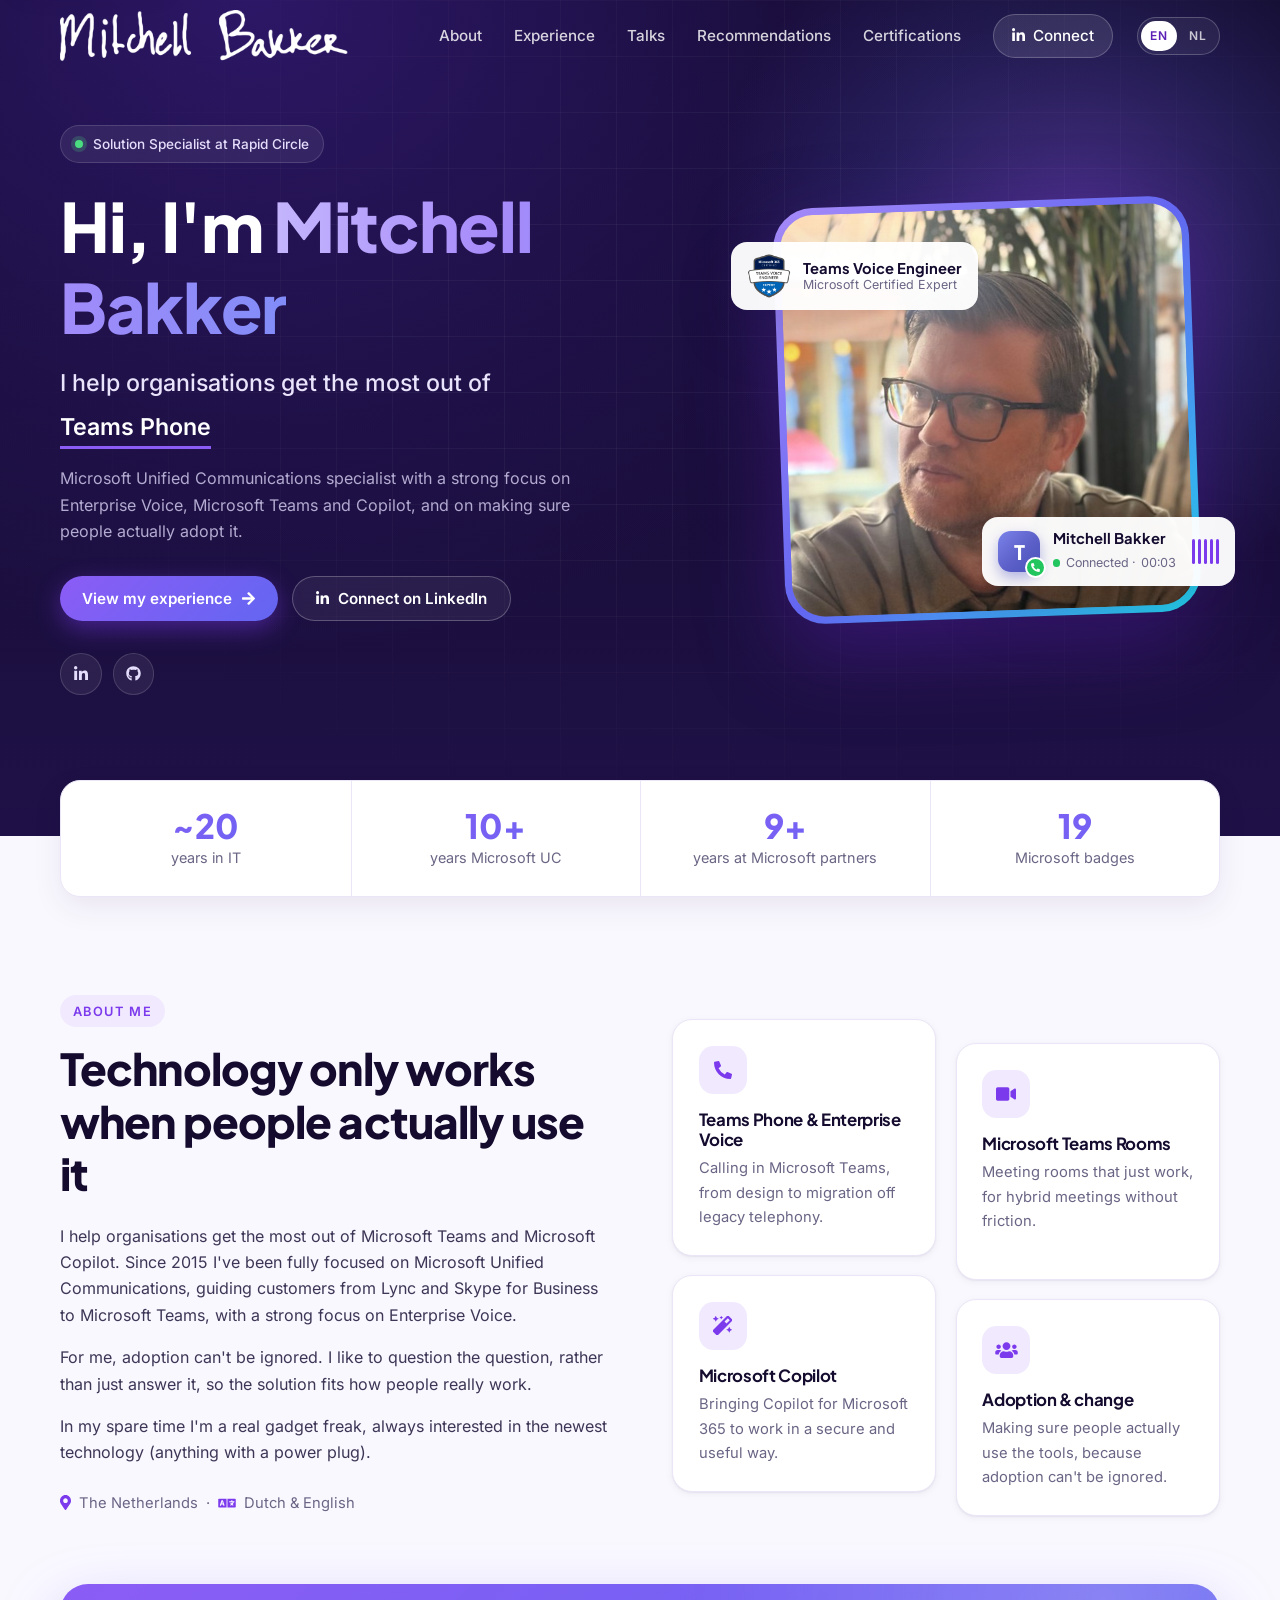
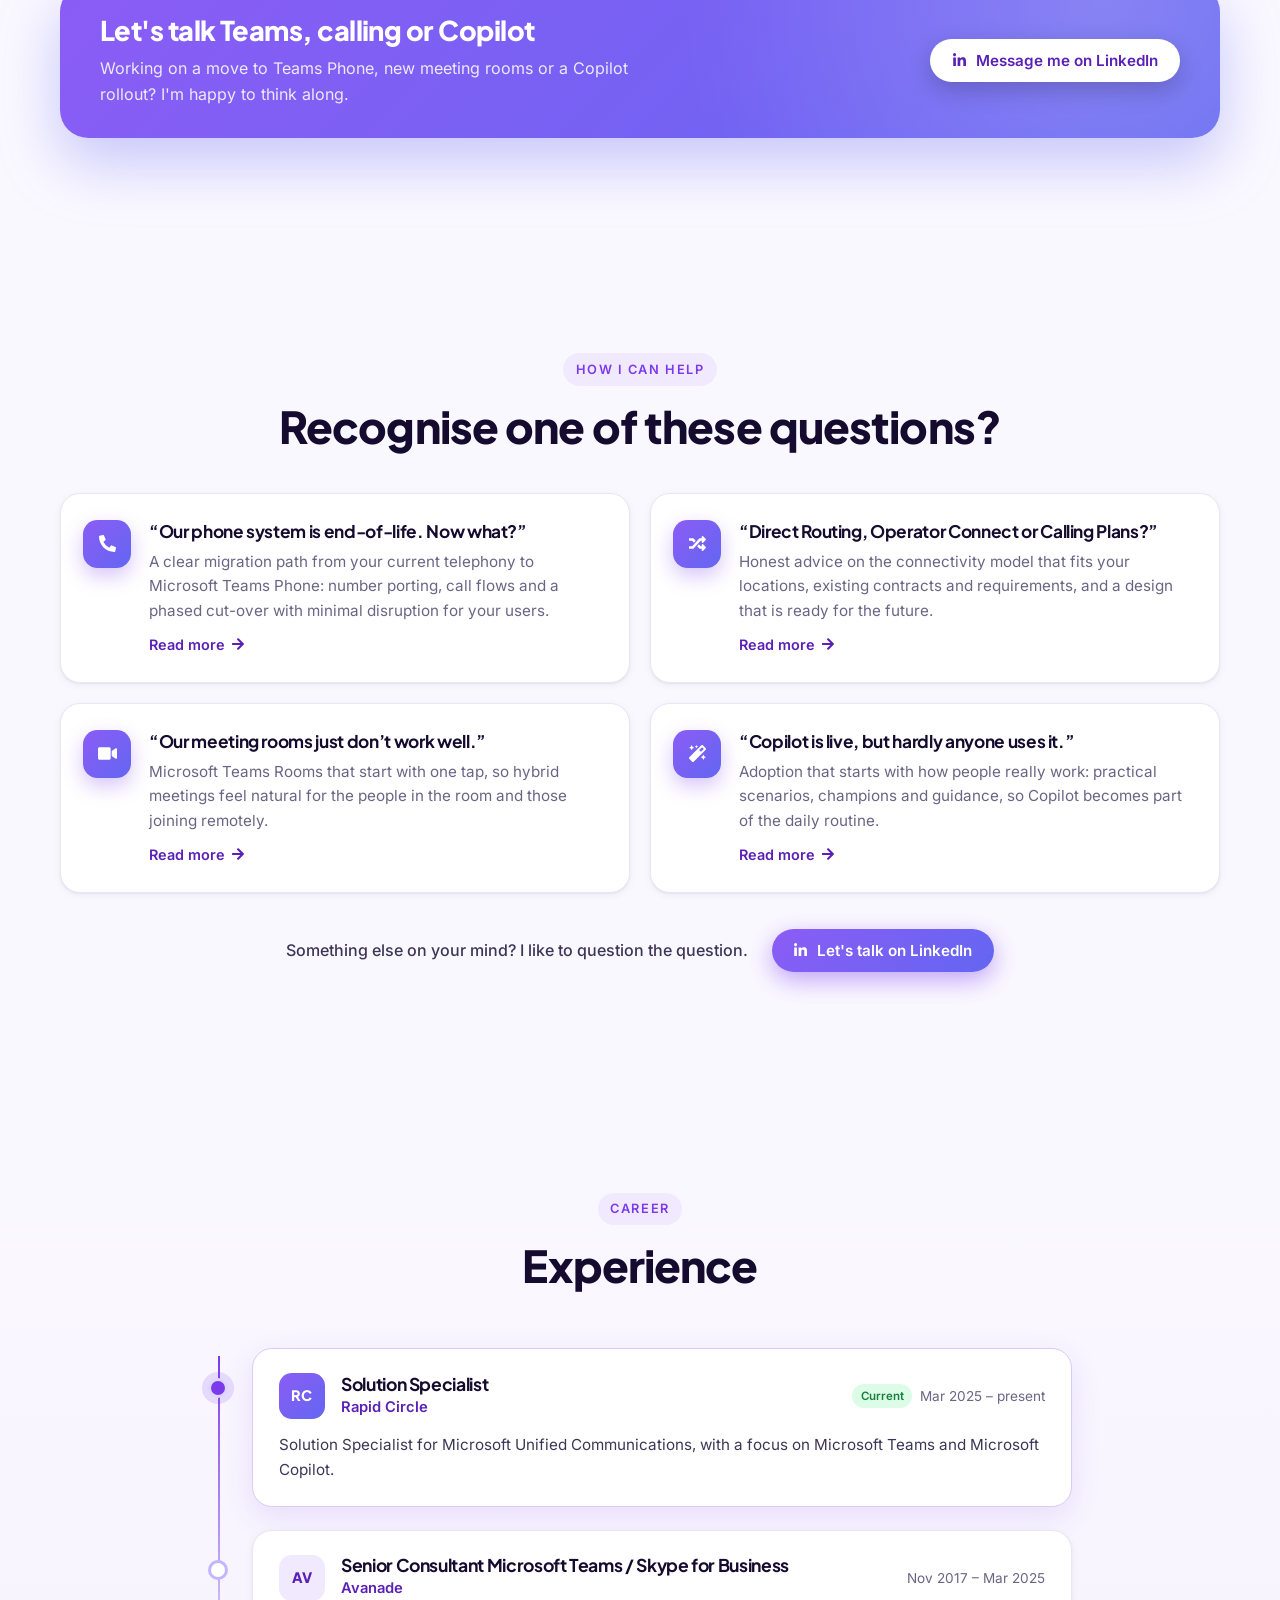
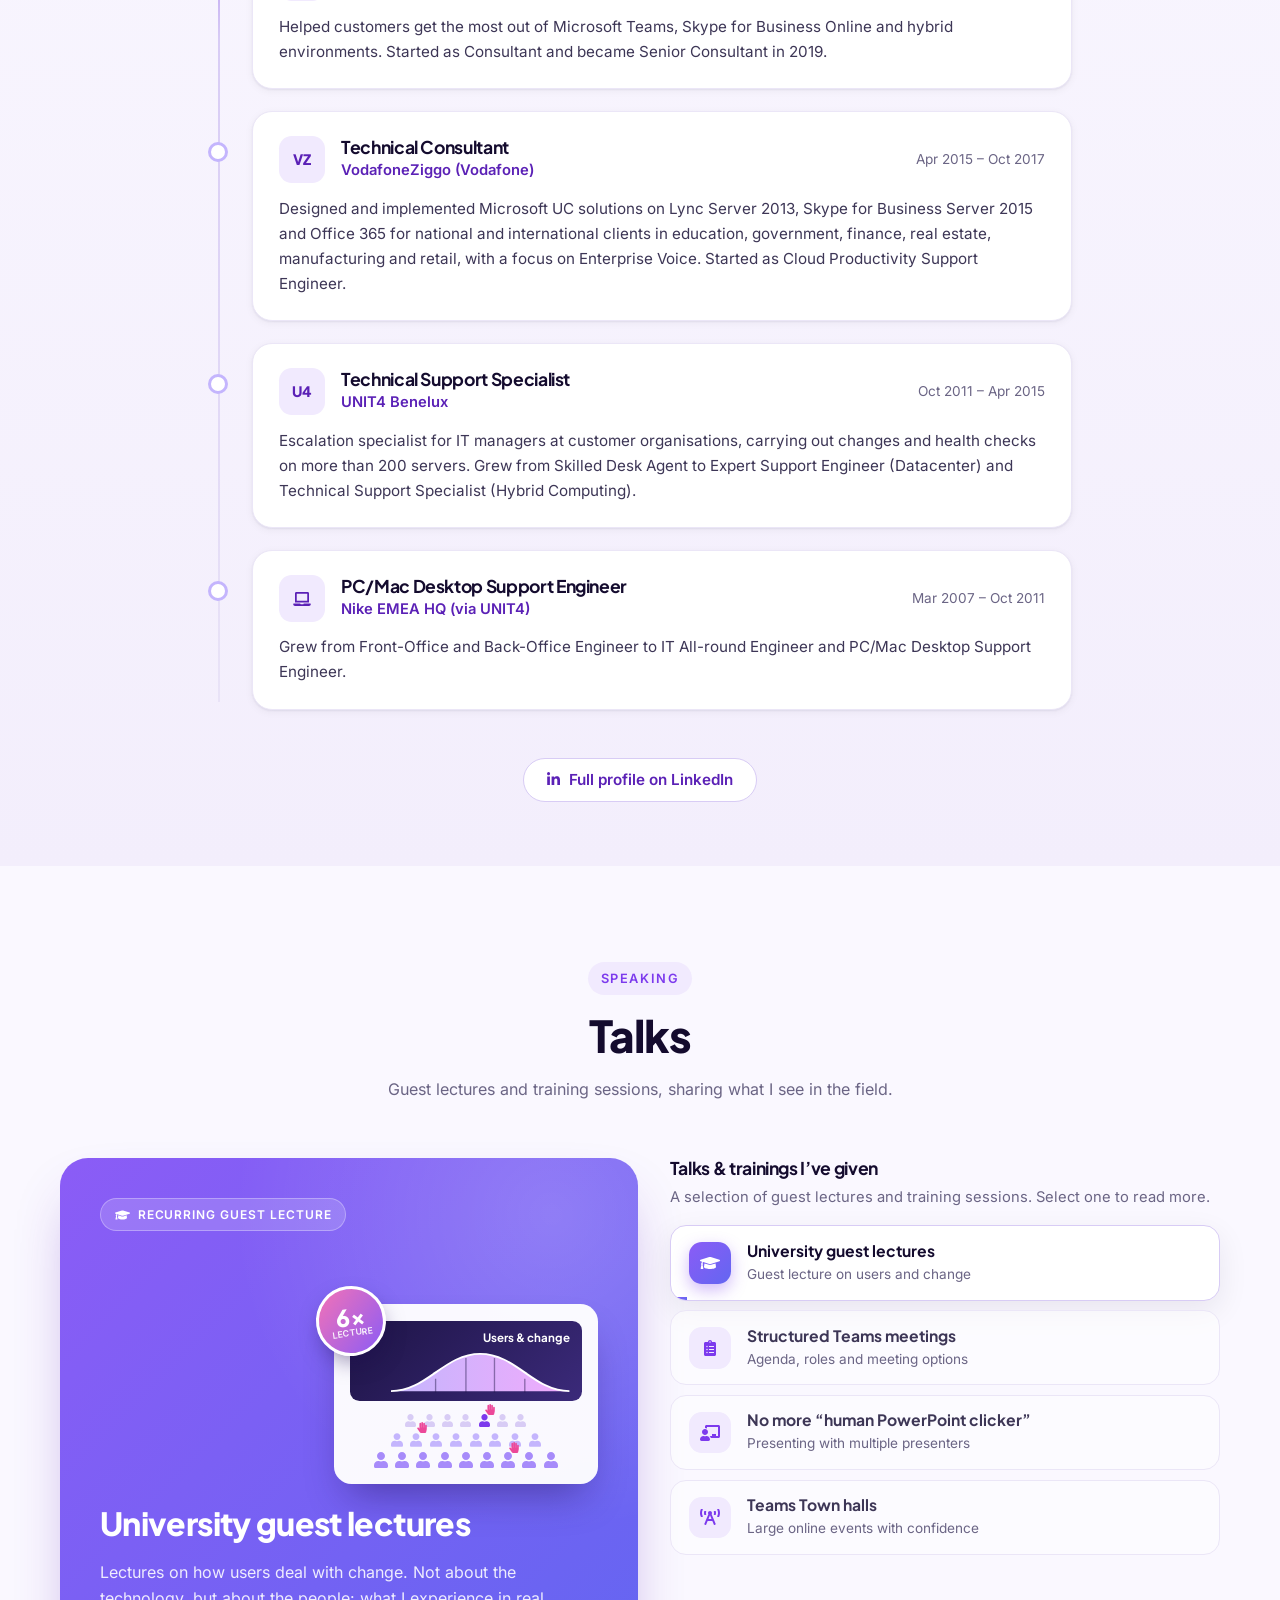
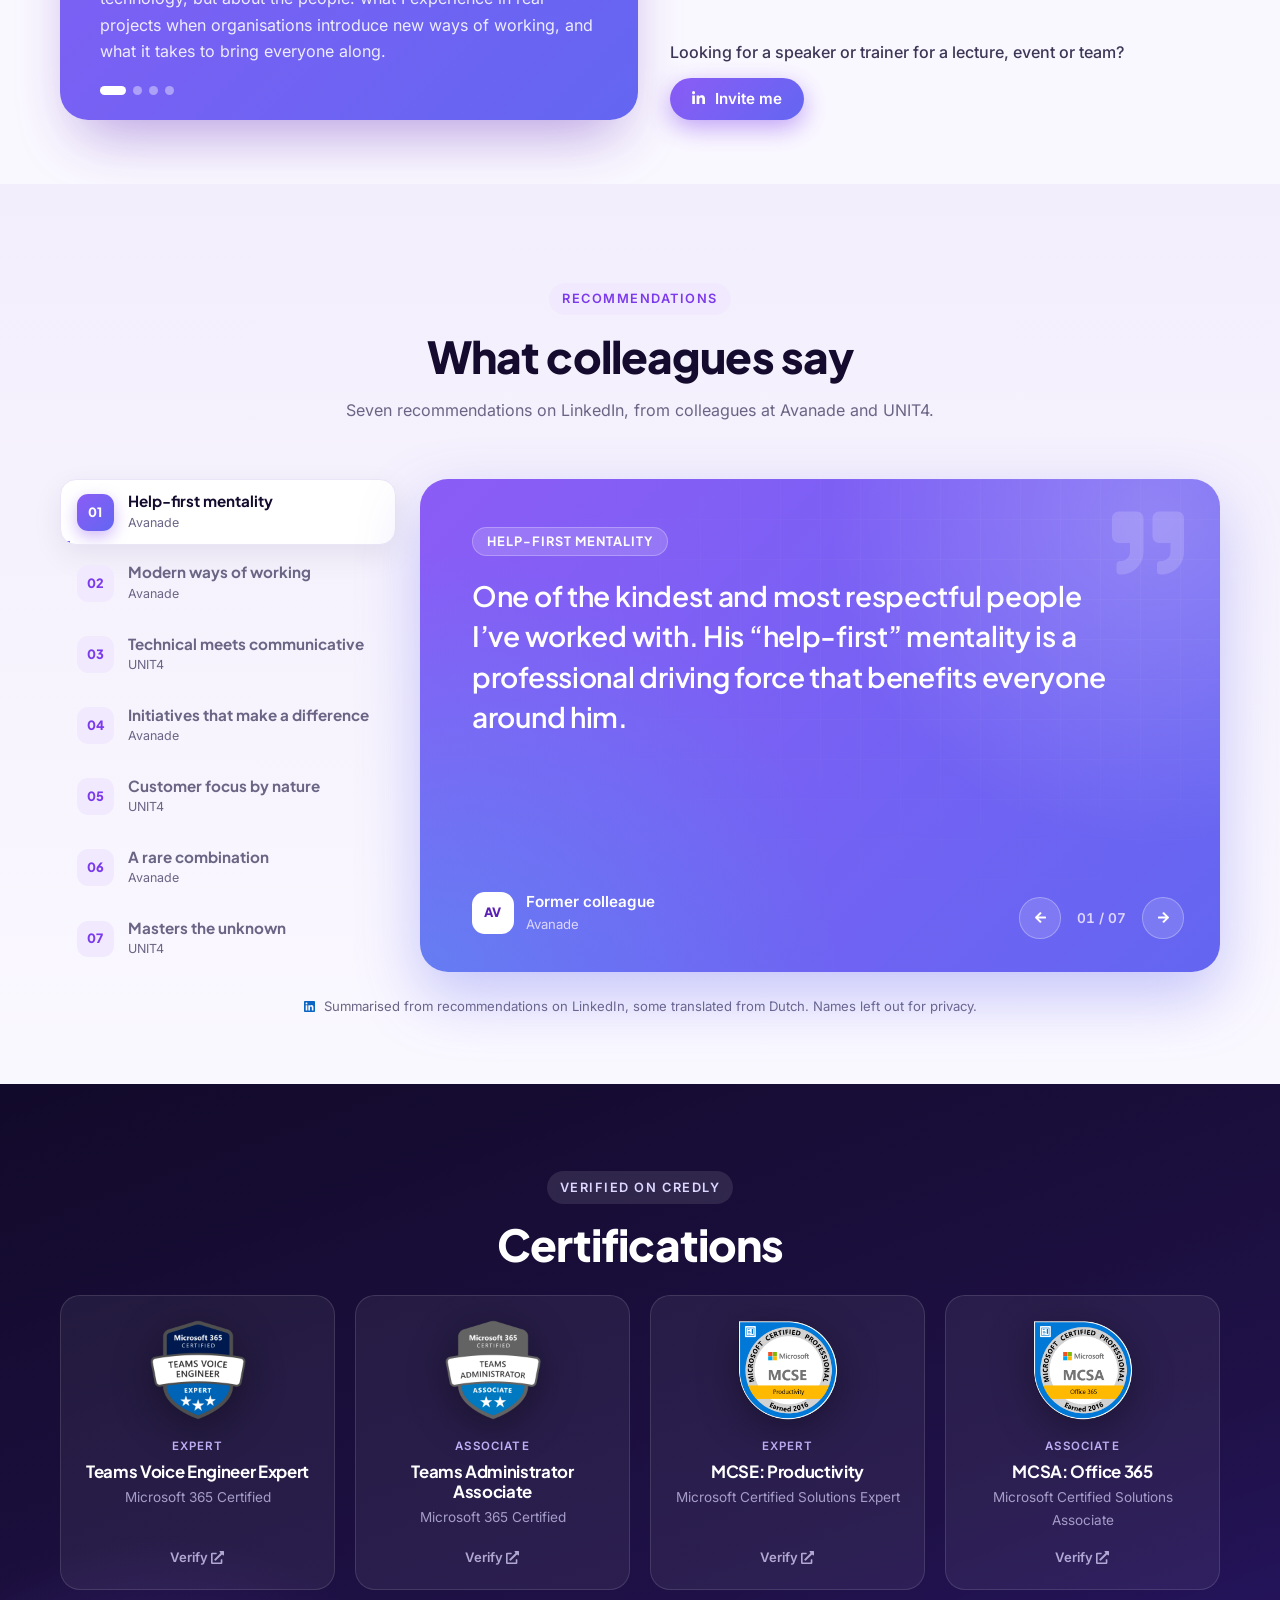
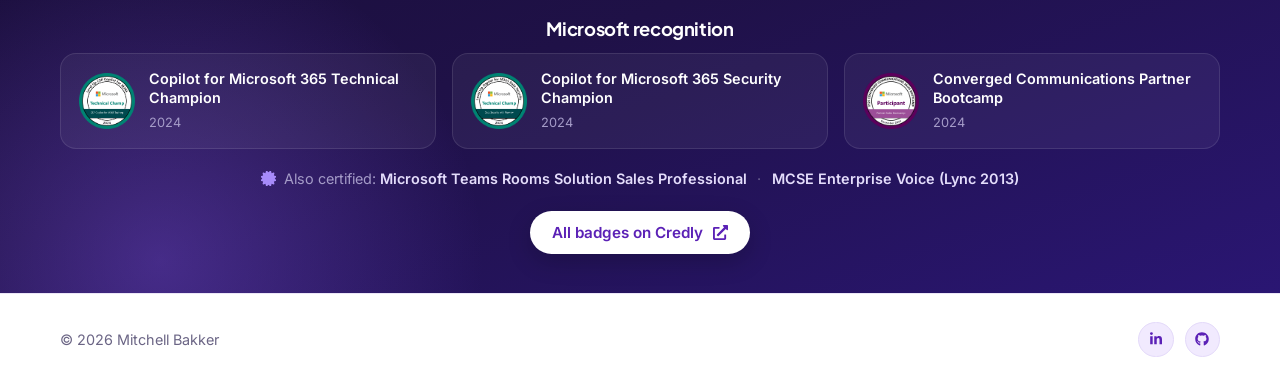
==== commit 4482fa24: "Service pages: Teams Phone, Teams Rooms and Copilot adoption (EN + NL) - Six new pages with their ow" ====
--- a/index.html
+++ b/index.html
@@ -38,7 +38,7 @@
     <link rel="preload" href="./assets/fonts/plus-jakarta-sans-latin.woff2" as="font" type="font/woff2" crossorigin>
     <link rel="stylesheet" href="./assets/css/fonts.css">
     <link rel="stylesheet" href="./assets/css/icons.css?v=20261125a">
-    <link rel="stylesheet" href="./assets/css/main.css?v=20261116f">
+    <link rel="stylesheet" href="./assets/css/main.css?v=20261125d">
     <script>document.documentElement.classList.add("js");</script>
     <script type="application/ld+json">
     {
@@ -60,7 +60,7 @@
                 "inLanguage": "en",
                 "isPartOf": { "@id": "https://mitchellbakker.nl/#website" },
                 "mainEntity": { "@id": "https://mitchellbakker.nl/#person" },
-                "dateModified": "2026-11-12T12:00:00+01:00"
+                "dateModified": "2026-11-25T12:00:00+01:00"
             },
             {
                 "@type": "Person",
@@ -233,21 +233,25 @@
                 <span class="help-icon" aria-hidden="true"><i class="fas fa-phone-alt"></i></span>
                 <h3>&ldquo;Our phone system is end-of-life. Now what?&rdquo;</h3>
                 <p>A clear migration path from your current telephony to Microsoft Teams Phone: number porting, call flows and a phased cut-over with minimal disruption for your users.</p>
+                <a class="help-more" href="/teams-phone/">Read more <i class="fas fa-arrow-right" aria-hidden="true"></i></a>
             </article>
             <article class="help-card reveal">
                 <span class="help-icon" aria-hidden="true"><i class="fas fa-random"></i></span>
                 <h3>&ldquo;Direct Routing, Operator Connect or Calling Plans?&rdquo;</h3>
                 <p>Honest advice on the connectivity model that fits your locations, existing contracts and requirements, and a design that is ready for the future.</p>
+                <a class="help-more" href="/teams-phone/">Read more <i class="fas fa-arrow-right" aria-hidden="true"></i></a>
             </article>
             <article class="help-card reveal">
                 <span class="help-icon" aria-hidden="true"><i class="fas fa-video"></i></span>
                 <h3>&ldquo;Our meeting rooms just don&rsquo;t work well.&rdquo;</h3>
                 <p>Microsoft Teams Rooms that start with one tap, so hybrid meetings feel natural for the people in the room and those joining remotely.</p>
+                <a class="help-more" href="/teams-rooms/">Read more <i class="fas fa-arrow-right" aria-hidden="true"></i></a>
             </article>
             <article class="help-card reveal">
                 <span class="help-icon" aria-hidden="true"><i class="fas fa-magic"></i></span>
                 <h3>&ldquo;Copilot is live, but hardly anyone uses it.&rdquo;</h3>
                 <p>Adoption that starts with how people really work: practical scenarios, champions and guidance, so Copilot becomes part of the daily routine.</p>
+                <a class="help-more" href="/copilot-adoption/">Read more <i class="fas fa-arrow-right" aria-hidden="true"></i></a>
             </article>
         </div>
 
@@ -624,6 +628,6 @@
     <i class="fas fa-arrow-up" aria-hidden="true"></i>
 </a>
 
-<script src="./assets/js/main.js?v=20261116f"></script>
+<script src="./assets/js/main.js?v=20261125b"></script>
 </body>
 </html>
--- a/assets/css/main.css
+++ b/assets/css/main.css
@@ -895,3 +895,45 @@
 @media (prefers-reduced-motion: reduce) {
   .bday-note.show { animation: none; }
 }
+
+/* =========================================================
+   Service pages
+   ========================================================= */
+.hero-service { display: block; min-height: 0; padding: 9rem 0 4.5rem; }
+@media (max-width: 640px) { .hero-service { padding: 6.5rem 0 3.5rem; } }
+.hero-service-text { max-width: 46rem; }
+.hero-service .hero-sub { margin-inline: 0; }
+.hero-service .hero-actions { justify-content: flex-start; flex-wrap: wrap; }
+
+.breadcrumb { display: flex; flex-wrap: wrap; align-items: center; gap: 0.45rem; margin-bottom: 1.4rem; font-size: 0.88rem; color: #9d94bf; }
+.breadcrumb a { color: #c9c2e3; transition: color 0.2s ease; }
+.breadcrumb a:hover { color: #fff; }
+.breadcrumb-sep { color: #6b628f; }
+
+.steps { counter-reset: step; display: grid; grid-template-columns: repeat(2, 1fr); gap: 1.25rem; max-width: 54rem; margin-inline: auto; }
+.steps li { counter-increment: step; padding: 1.6rem; border-radius: var(--radius); background: var(--surface); border: 1px solid var(--line); box-shadow: var(--shadow-sm); }
+.steps li::before {
+  content: counter(step); display: block; margin-bottom: 0.6rem;
+  font-family: var(--font-head); font-size: 2.6rem; font-weight: 800; line-height: 1;
+  background: var(--grad); -webkit-background-clip: text; background-clip: text; color: transparent;
+}
+.steps h3 { font-size: 1.08rem; margin-bottom: 0.4rem; }
+.steps p { font-size: 0.95rem; color: var(--muted); }
+@media (max-width: 760px) { .steps { grid-template-columns: 1fr; } }
+
+.proof { display: grid; gap: 0.85rem; max-width: 54rem; margin-inline: auto; }
+.proof li {
+  display: flex; align-items: flex-start; gap: 0.8rem; padding: 1rem 1.25rem; border-radius: 1rem;
+  background: var(--surface); border: 1px solid var(--line); box-shadow: var(--shadow-sm); color: var(--ink-soft);
+}
+.proof i { flex-shrink: 0; margin-top: 0.3rem; color: var(--violet); }
+
+/* "Read more" link on the homepage help cards, and "All certifications" on service pages */
+.help-more { display: inline-flex; align-items: center; gap: 0.4rem; margin-top: 0.6rem; font-size: 0.9rem; font-weight: 600; color: var(--violet-dark); }
+.help-more i { transition: transform 0.2s ease; }
+.help-more:hover i { transform: translateX(3px); }
+.help-card > .help-more { grid-column: 2; justify-self: start; }
+
+/* Service pages scroll normally: no one-screen-per-section snapping */
+html:has(.hero-service) { scroll-snap-type: none; }
+main:has(.hero-service) > section.section { min-height: 0; display: block; padding: 5.5rem 0; }
